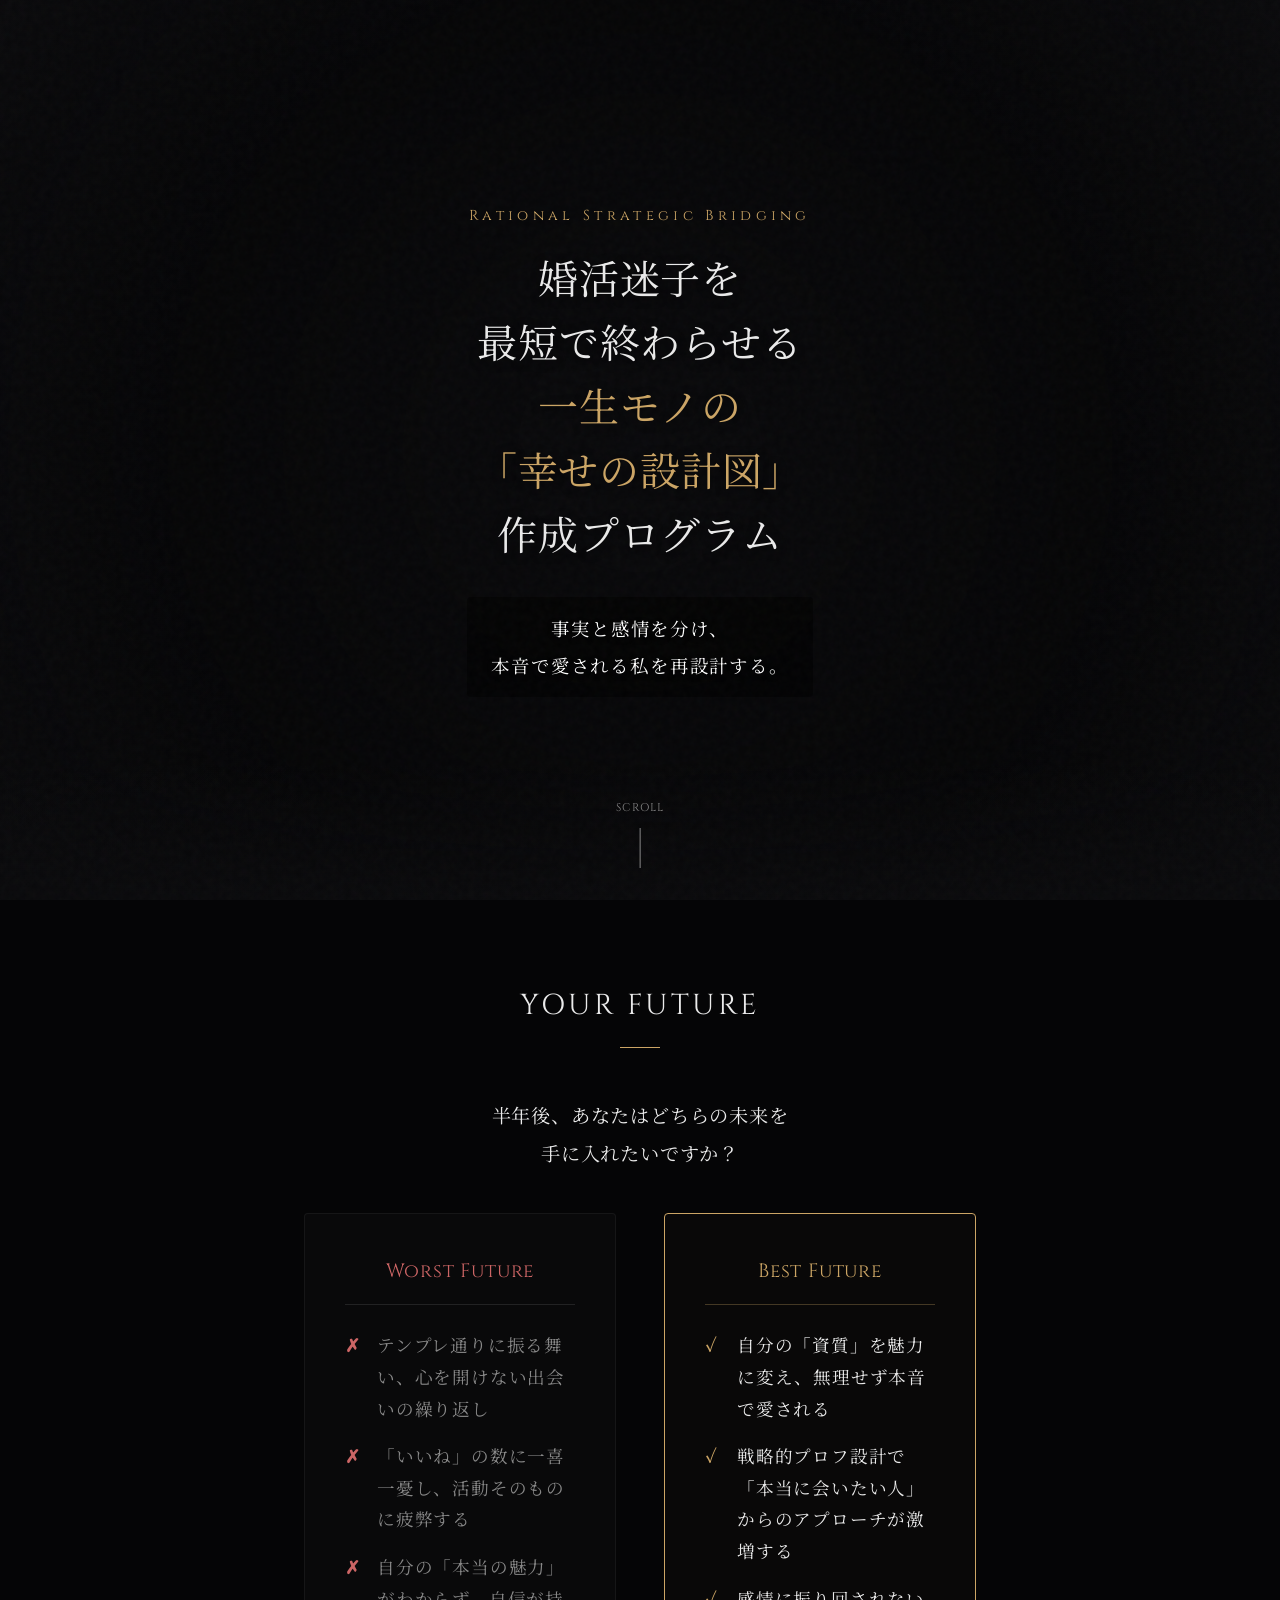
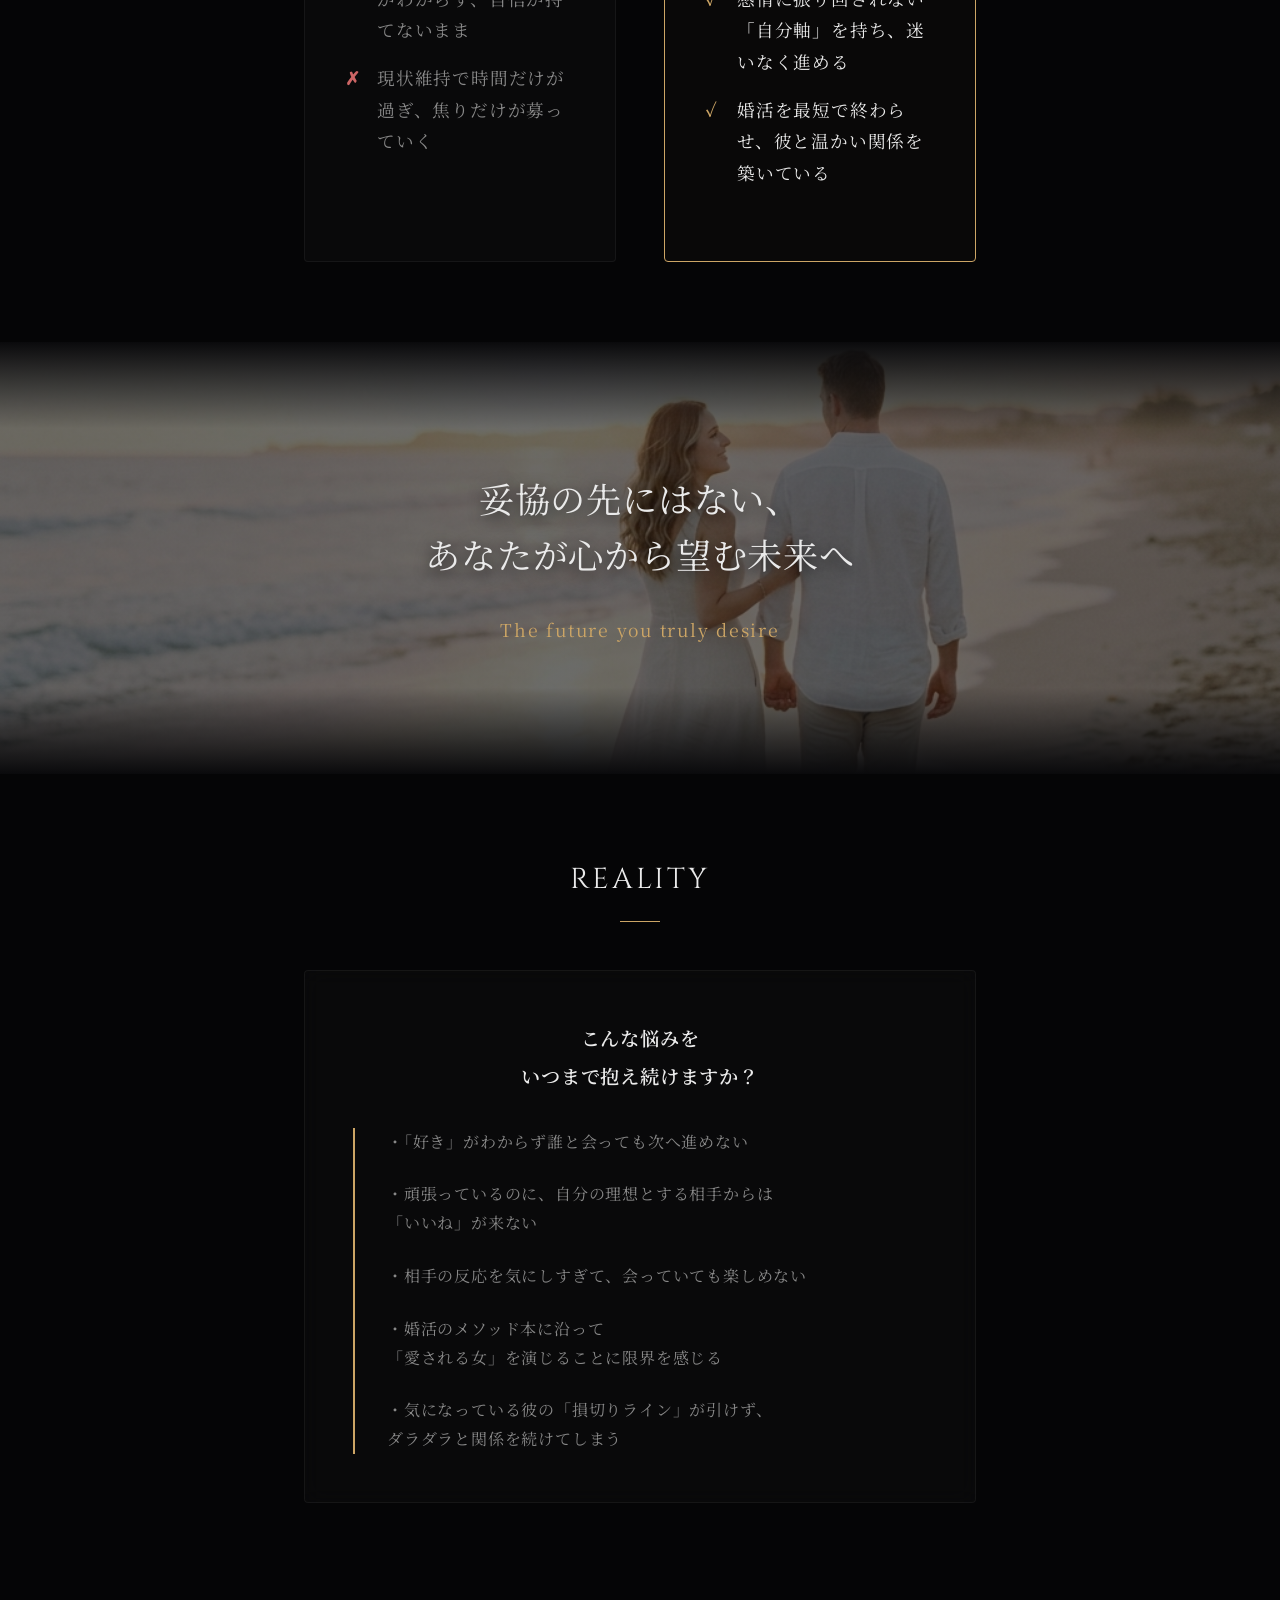
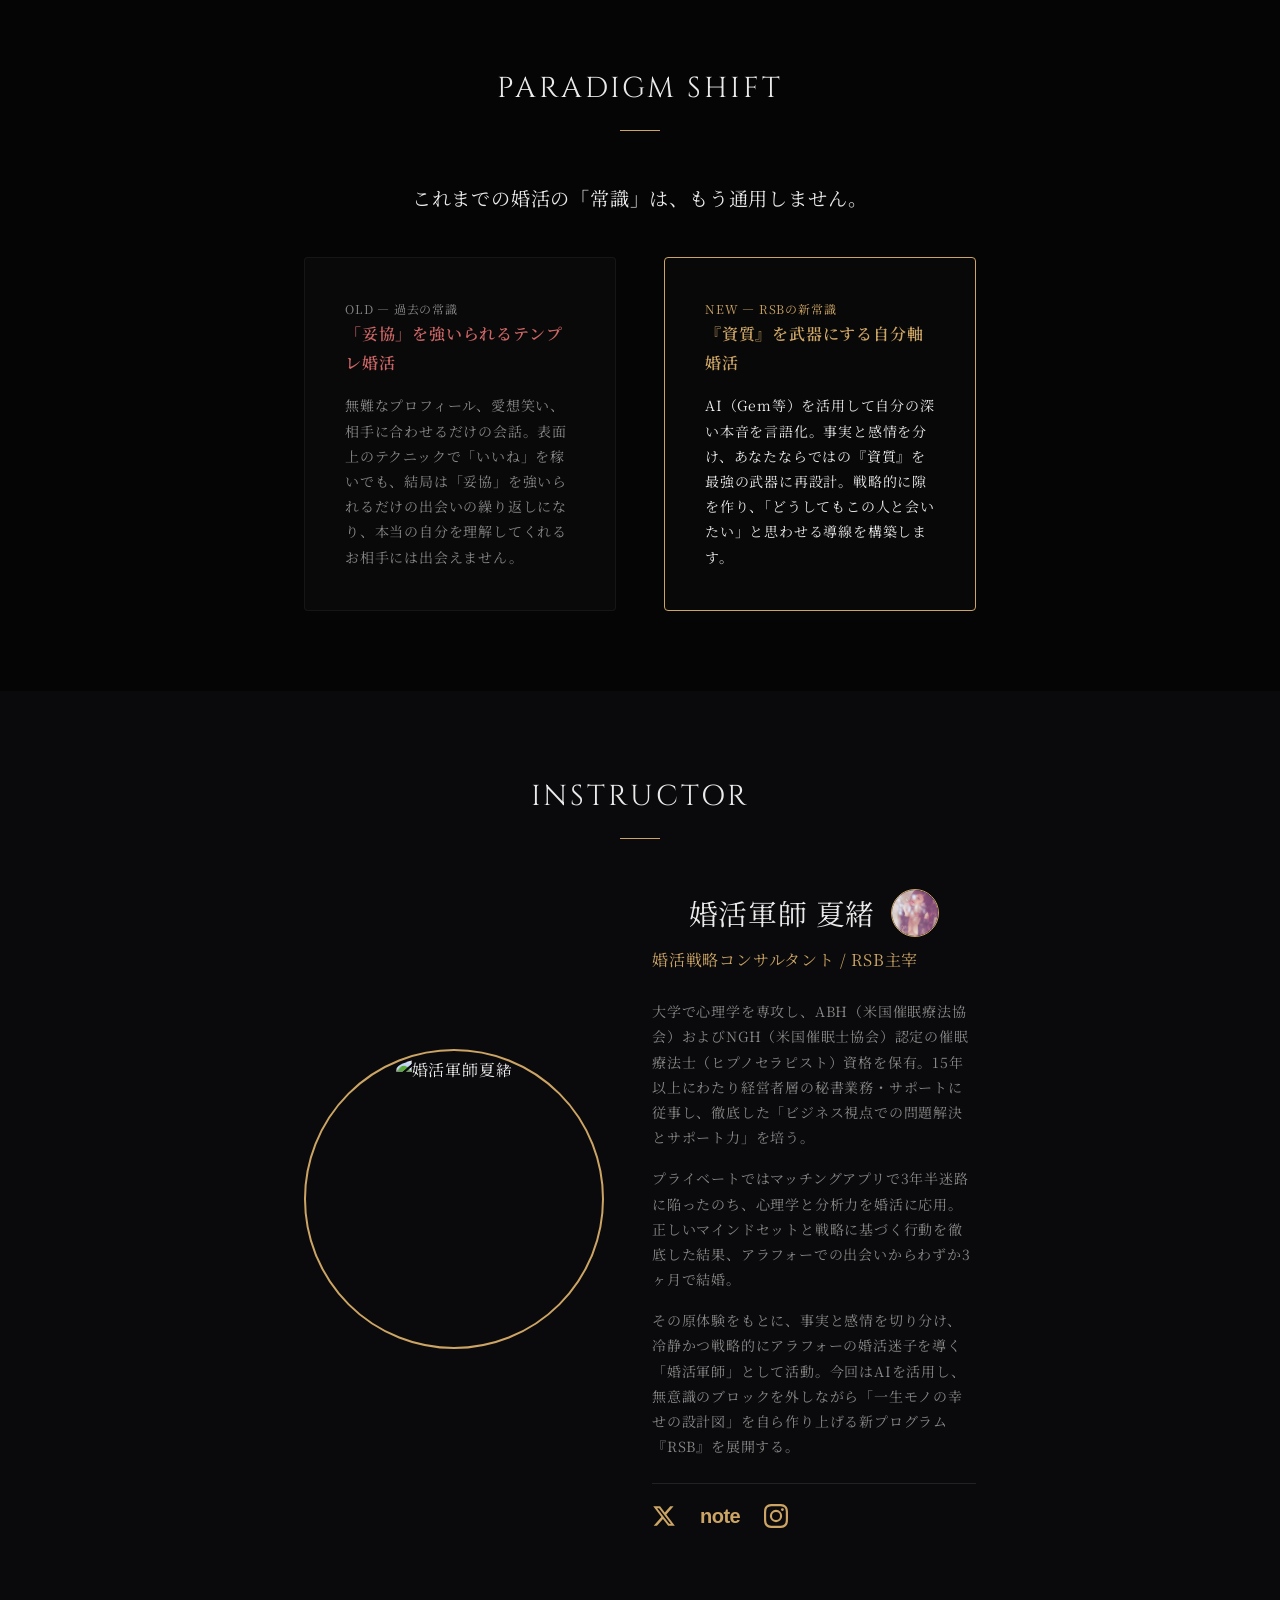
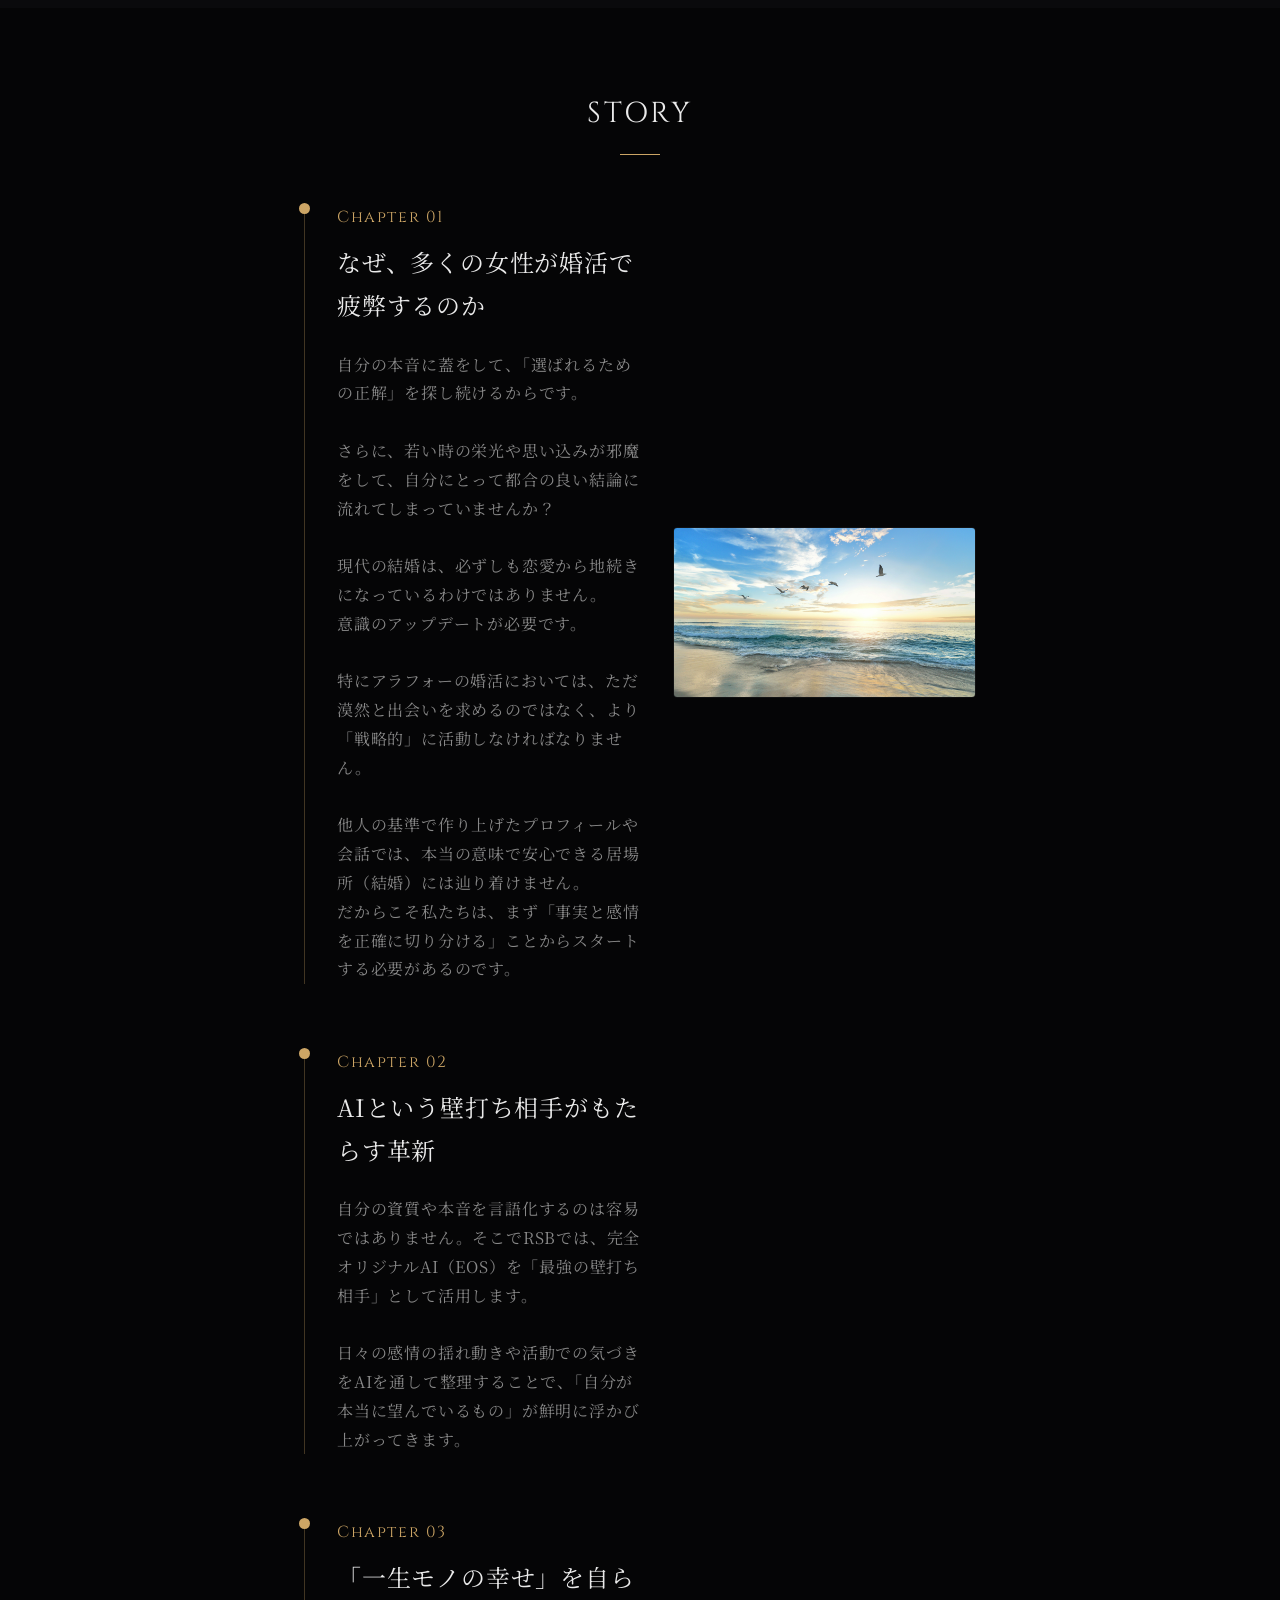
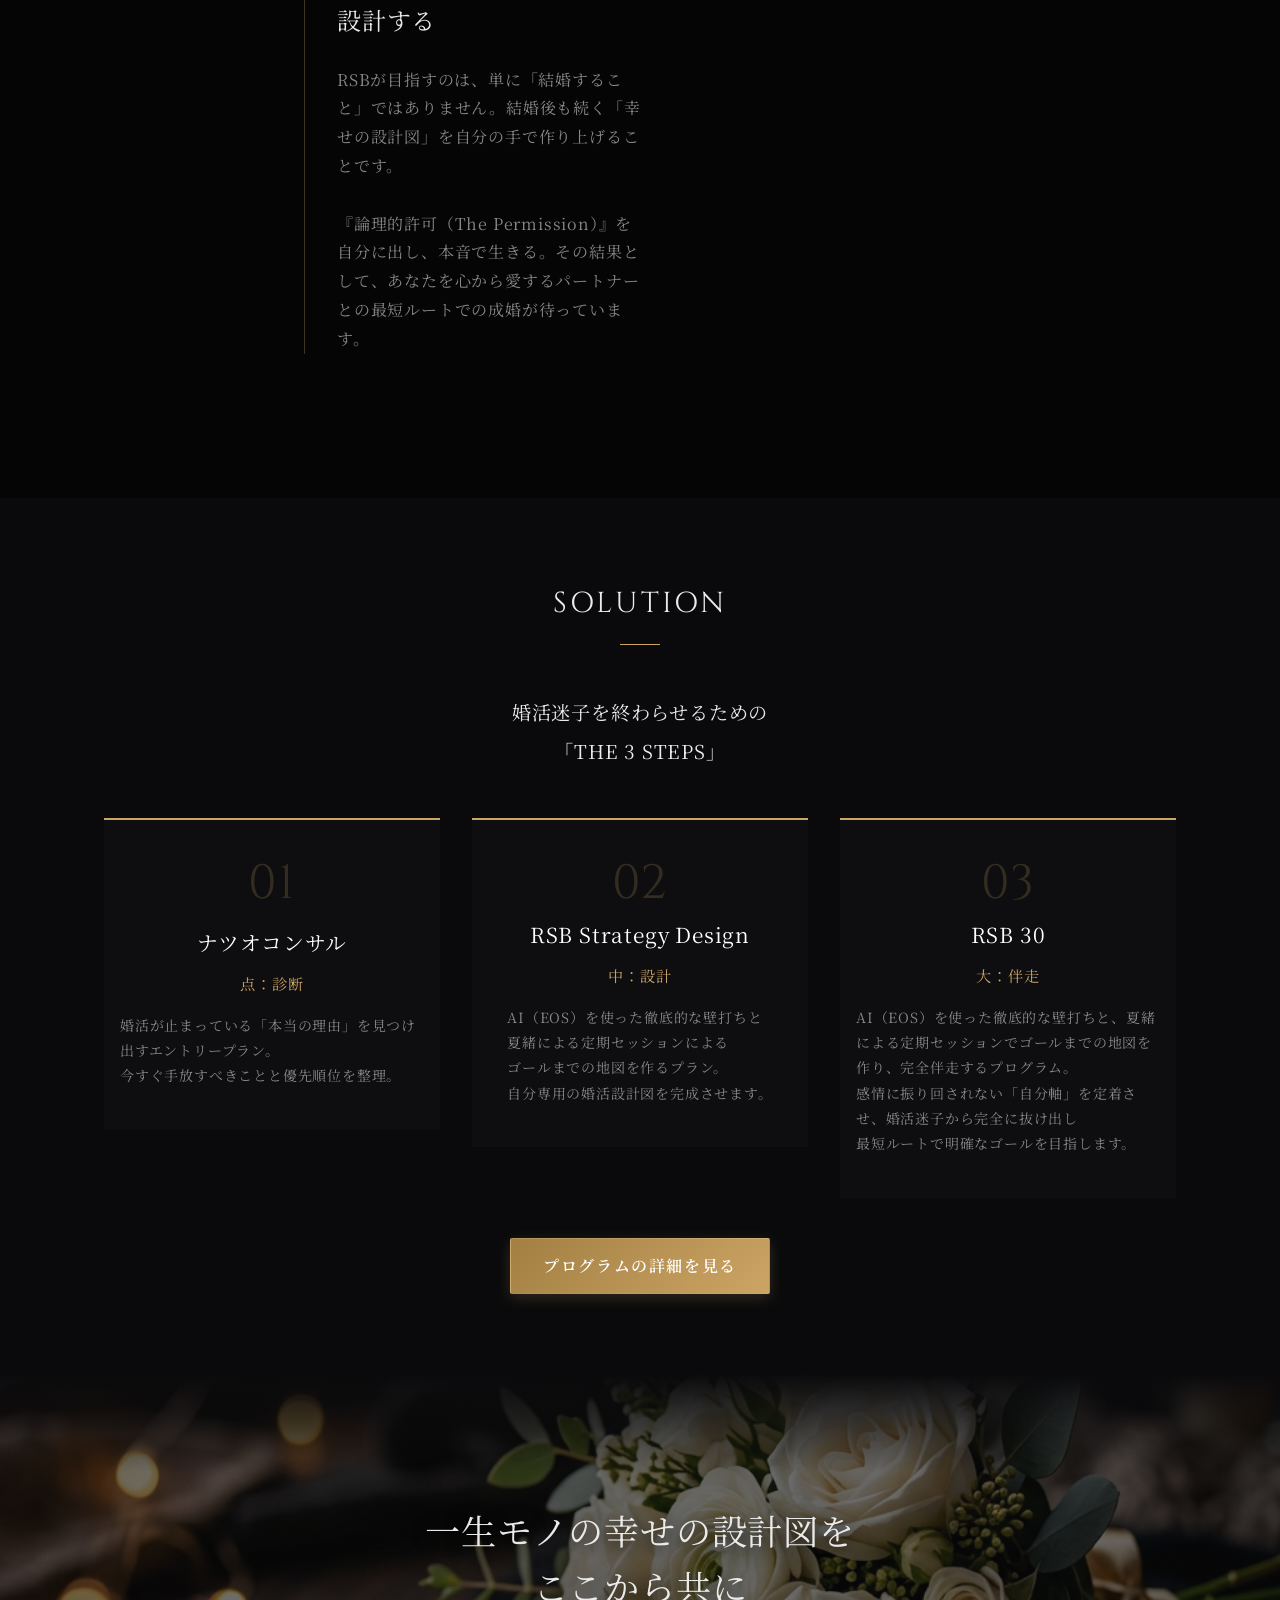
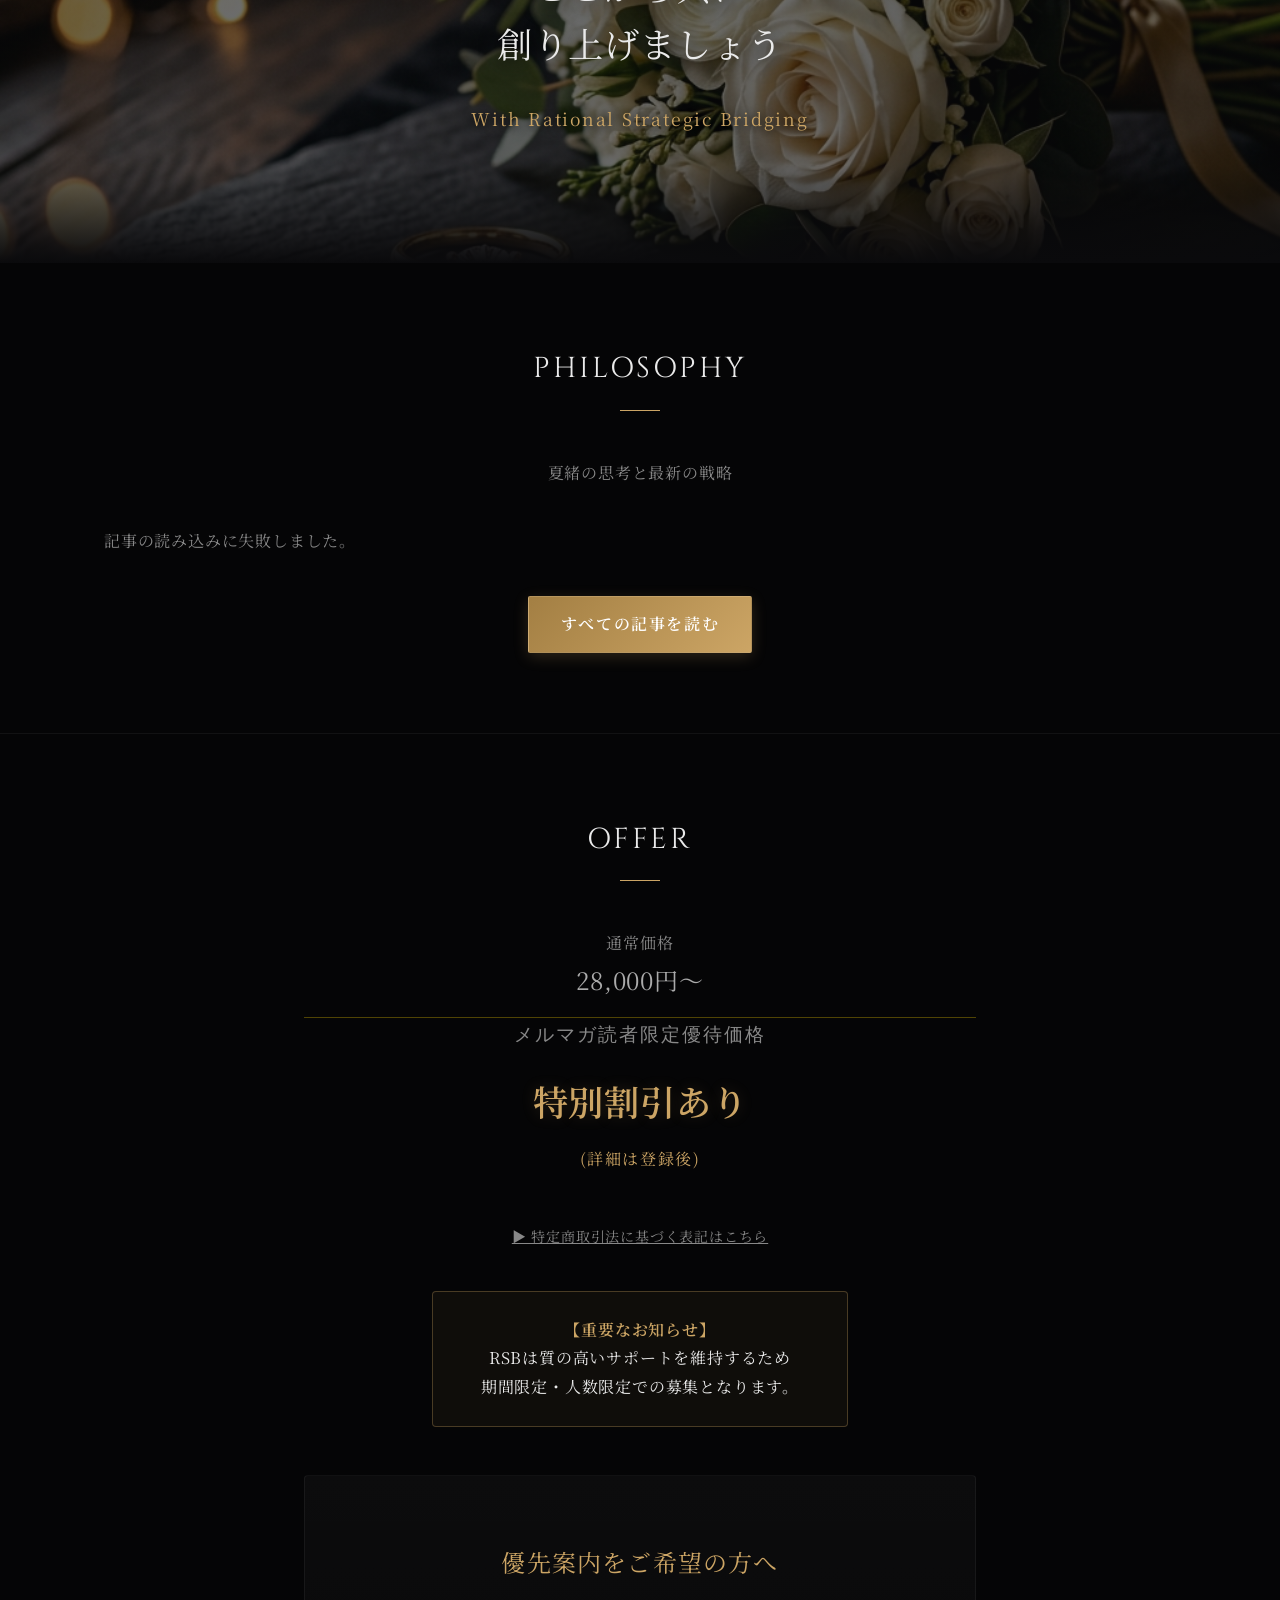
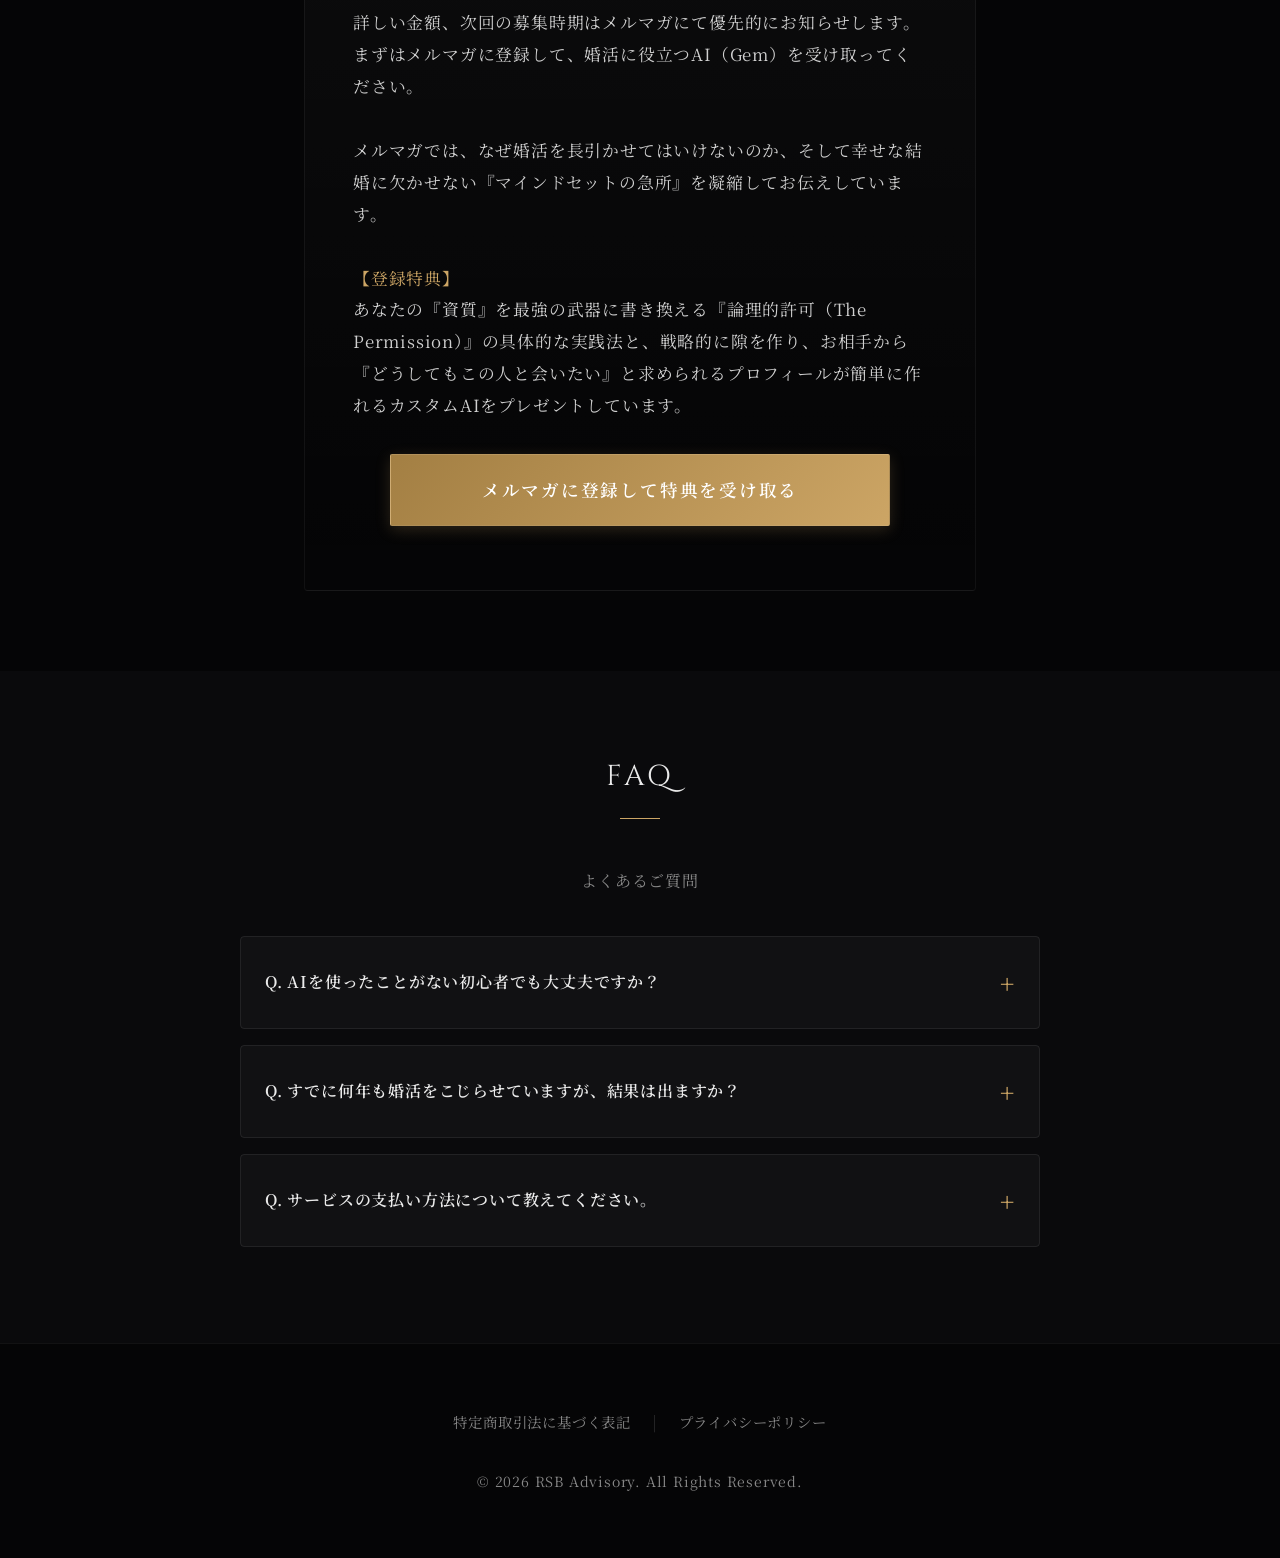
==== 08RSB LP/index.html @ 3757cf1d "Add files via upload" ====
<!DOCTYPE html>
<html lang="ja">

<head>
    <meta charset="UTF-8">
    <meta name="viewport" content="width=device-width, initial-scale=1.0">
    <title>アラフォー婚活迷子を終わらせる | RSB (Rational Strategic Bridging)</title>
    <meta name="description" content="アラフォー婚活女子のための、事実と感情を分け、本音で愛される私を再設計するプログラム。婚活迷子を最短で終わらせる、一生モノの「幸せの設計図」作成。">
    <link rel="stylesheet" href="styles.css">
    <link rel="preconnect" href="https://fonts.googleapis.com">
    <link rel="preconnect" href="https://fonts.gstatic.com" crossorigin>
    <link href="https://fonts.googleapis.com/css2?family=Cinzel:wght@400;600&family=Noto+Serif+JP:wght@300;400;600&display=swap" rel="stylesheet">
</head>

<body>
    <div class="noise-overlay"></div>

    <!-- FV Section -->
    <header class="fv-section flex-center fade-in">
        <div class="container text-center">
            <p class="brand-subtitle">Rational Strategic Bridging</p>
            <h1 class="fv-catchphrase">
                婚活迷子を<br>最短で終わらせる<br>
                <span class="highlight-gold">一生モノの<br>「幸せの設計図」</span><br>
                作成プログラム
            </h1>
            <p class="fv-subcatch">
                事実と感情を分け、<br>
                本音で愛される私を再設計する。
            </p>
        </div>
        <div class="scroll-indicator">
            <p>SCROLL</p>
            <div class="line"></div>
        </div>
    </header>

    <!-- Your Future: Worst / Best -->
    <section class="py-20 fade-in-scroll bg-darker">
        <div class="container narrow">
            <h2 class="section-title">YOUR FUTURE</h2>
            <div class="text-center mb-10">
                <p class="lead-text">半年後、あなたはどちらの未来を<br>手に入れたいですか？</p>
            </div>
            
            <div class="paradigm-grid">
                <div class="paradigm-box">
                    <h3 class="paradigm-box-title" style="color:#cc6565;">Worst Future</h3>
                    <ul class="cross-list">
                        <li>テンプレ通りに振る舞い、心を開けない出会いの繰り返し</li>
                        <li>「いいね」の数に一喜一憂し、活動そのものに疲弊する</li>
                        <li>自分の「本当の魅力」がわからず、自信が持てないまま</li>
                        <li>現状維持で時間だけが過ぎ、焦りだけが募っていく</li>
                    </ul>
                </div>
                <div class="paradigm-box new">
                    <h3 class="paradigm-box-title">Best Future</h3>
                    <ul class="check-list">
                        <li>自分の「資質」を魅力に変え、無理せず本音で愛される</li>
                        <li>戦略的プロフ設計で「本当に会いたい人」からのアプローチが激増する</li>
                        <li>感情に振り回されない「自分軸」を持ち、迷いなく進める</li>
                        <li>婚活を最短で終わらせ、彼と温かい関係を築いている</li>
                    </ul>
                </div>
            </div>
        </div>
    </section>

    <!-- Parallax 1 -->
    <div class="parallax-wrapper bg-future fade-in-scroll">
        <div class="parallax-content">
            <h3 class="parallax-message">妥協の先にはない、<br>あなたが心から望む未来へ</h3>
            <p class="parallax-sub">The future you truly desire</p>
        </div>
    </div>

    <!-- Reality: 悩み -->
    <section class="py-20 fade-in-scroll bg-darker">
        <div class="container narrow">
            <h2 class="section-title">REALITY</h2>
            <div class="message-box">
                <p class="lead-text text-center font-bold mb-8">
                    こんな悩みを<br>いつまで抱え続けますか？
                </p>
                <div class="text-gray leading-loose" style="padding-left: 2rem; border-left: 2px solid var(--color-gold);">
                    <div style="margin-bottom: 1.5rem;">・「好き」がわからず誰と会っても次へ進めない</div>
                    <div style="margin-bottom: 1.5rem;">・頑張っているのに、自分の理想とする相手からは<br>「いいね」が来ない</div>
                    <div style="margin-bottom: 1.5rem;">・相手の反応を気にしすぎて、会っていても楽しめない</div>
                    <div style="margin-bottom: 1.5rem;">・婚活のメソッド本に沿って<br>「愛される女」を演じることに限界を感じる</div>
                    <div>・気になっている彼の「損切りライン」が引けず、<br>ダラダラと関係を続けてしまう</div>
                </div>
            </div>
        </div>
    </section>

    <!-- Paradigm Shift: OLD / NEW -->
    <section class="py-20 fade-in-scroll bg-darker">
        <div class="container narrow text-center">
            <h2 class="section-title">PARADIGM SHIFT</h2>
            <p class="lead-text mb-10">これまでの婚活の「常識」は、もう通用しません。</p>

            <div class="paradigm-grid text-left">
                <div class="paradigm-box">
                    <p class="text-xs text-gray mb-2">OLD — 過去の常識</p>
                    <h4 class="mb-4 font-bold" style="color:#cc6565;">「妥協」を強いられるテンプレ婚活</h4>
                    <p class="text-gray text-sm">
                        無難なプロフィール、愛想笑い、相手に合わせるだけの会話。表面上のテクニックで「いいね」を稼いでも、結局は「妥協」を強いられるだけの出会いの繰り返しになり、本当の自分を理解してくれるお相手には出会えません。
                    </p>
                </div>
                <div class="paradigm-box new">
                    <p class="text-xs text-gold mb-2">NEW — RSBの新常識</p>
                    <h4 class="mb-4 font-bold gold-text">『資質』を武器にする自分軸婚活</h4>
                    <p class="text-sm">
                        AI（Gem等）を活用して自分の深い本音を言語化。事実と感情を分け、あなたならではの『資質』を最強の武器に再設計。戦略的に隙を作り、「どうしてもこの人と会いたい」と思わせる導線を構築します。
                    </p>
                </div>
            </div>
        </div>
    </section>

    <!-- Instructor -->
    <section class="py-20 fade-in-scroll">
        <div class="container narrow">
            <h2 class="section-title">INSTRUCTOR</h2>
            <div class="instructor-profile">
                <div class="text-center">
                    <div class="profile-img-wrap mb-4">
                        <img src="画像/夏緒2.png" alt="婚活軍師夏緒" class="profile-img" style="object-position: center 15%;">
                    </div>
                </div>
                <div>
                    <div style="display: flex; align-items: center; gap: 1rem; margin-bottom: 0.5rem; justify-content: center;">
                        <h3 class="profile-name" style="margin-bottom: 0;">婚活軍師 夏緒</h3>
                        <img src="画像/natsuo-profile.jpg" alt="Account Image" style="width: 48px; height: 48px; border-radius: 50%; border: 1px solid var(--color-gold); object-fit: cover;">
                    </div>
                    <p class="profile-role">婚活戦略コンサルタント / RSB主宰</p>
                    <p class="text-sm text-gray mb-4">
                        大学で心理学を専攻し、ABH（米国催眠療法協会）およびNGH（米国催眠士協会）認定の催眠療法士（ヒプノセラピスト）資格を保有。15年以上にわたり経営者層の秘書業務・サポートに従事し、徹底した「ビジネス視点での問題解決とサポート力」を培う。
                    </p>
                    <p class="text-sm text-gray mb-4">
                        プライベートではマッチングアプリで3年半迷路に陥ったのち、心理学と分析力を婚活に応用。正しいマインドセットと戦略に基づく行動を徹底した結果、アラフォーでの出会いからわずか3ヶ月で結婚。
                    </p>
                    <p class="text-sm text-gray">
                        その原体験をもとに、事実と感情を切り分け、冷静かつ戦略的にアラフォーの婚活迷子を導く「婚活軍師」として活動。今回はAIを活用し、無意識のブロックを外しながら「一生モノの幸せの設計図」を自ら作り上げる新プログラム『RSB』を展開する。
                    </p>
                    
                    <!-- SNS Links -->
                    <div class="sns-links mt-6" style="display: flex; align-items: center; gap: 1.5rem; justify-content: flex-start; border-top: 1px solid rgba(255,255,255,0.1); padding-top: 1.2rem;">
                        <a href="https://x.com/lf4JmZx3wnnAt2o" target="_blank" rel="noopener noreferrer" style="transition: opacity 0.3s; display: flex; align-items: center;" onmouseover="this.style.opacity='0.7'" onmouseout="this.style.opacity='1'" aria-label="X (Twitter)">
                            <svg width="24" height="24" viewBox="0 0 24 24" fill="var(--color-gold)"><path d="M18.244 2.25h3.308l-7.227 8.26 8.502 11.24H16.17l-5.214-6.817L4.99 21.75H1.68l7.73-8.835L1.254 2.25H8.08l4.713 6.231zm-1.161 17.52h1.833L7.084 4.126H5.117z"/></svg>
                        </a>
                        <a href="https://note.com/kokokaze" target="_blank" rel="noopener noreferrer" style="transition: opacity 0.3s; display: flex; align-items: center; text-decoration: none;" onmouseover="this.style.opacity='0.7'" onmouseout="this.style.opacity='1'">
                            <span style="font-weight: 900; font-family: 'Helvetica Neue', Arial, sans-serif; font-size: 20px; line-height: 24px; color: var(--color-gold); letter-spacing: -0.5px;">note</span>
                        </a>
                        <a href="https://www.instagram.com/nami_astro_life/?hl=ja" target="_blank" rel="noopener noreferrer" style="transition: opacity 0.3s; display: flex; align-items: center;" onmouseover="this.style.opacity='0.7'" onmouseout="this.style.opacity='1'" aria-label="Instagram">
                            <svg width="24" height="24" viewBox="0 0 24 24" fill="var(--color-gold)"><path d="M12 2.163c3.204 0 3.584.012 4.85.07 3.252.148 4.771 1.691 4.919 4.919.058 1.265.069 1.645.069 4.849 0 3.205-.012 3.584-.069 4.849-.149 3.225-1.664 4.771-4.919 4.919-1.266.058-1.644.07-4.85.07-3.204 0-3.584-.012-4.849-.07-3.26-.149-4.771-1.699-4.919-4.92-.058-1.265-.07-1.644-.07-4.849 0-3.204.013-3.583.07-4.849.149-3.227 1.664-4.771 4.919-4.919 1.266-.057 1.645-.069 4.849-.069zM12 0C8.741 0 8.333.014 7.053.072 2.695.272.273 2.69.073 7.052.014 8.333 0 8.741 0 12c0 3.259.014 3.668.072 4.948.2 4.358 2.618 6.78 6.98 6.98C8.333 23.986 8.741 24 12 24c3.259 0 3.668-.014 4.948-.072 4.354-.2 6.782-2.618 6.979-6.98.059-1.28.073-1.689.073-4.948 0-3.259-.014-3.667-.072-4.947-.196-4.354-2.617-6.78-6.979-6.98C15.668.014 15.259 0 12 0zm0 5.838a6.162 6.162 0 100 12.324 6.162 6.162 0 000-12.324zM12 16a4 4 0 110-8 4 4 0 010 8zm6.406-11.845a1.44 1.44 0 100 2.881 1.44 1.44 0 000-2.881z"/></svg>
                        </a>
                    </div>
                </div>
            </div>
        </div>
    </section>

    <!-- Story -->
    <section class="py-20 fade-in-scroll bg-darker">
        <div class="container narrow">
            <h2 class="section-title">STORY</h2>
            
            <div class="chapter-block">
                <p class="chapter-label">Chapter 01</p>
                <div class="chapter-flex">
                    <div class="chapter-text-col">
                        <h3 class="chapter-title">なぜ、多くの女性が婚活で疲弊するのか</h3>
                        <p class="text-gray" style="line-height: 1.8;">
                            自分の本音に蓋をして、「選ばれるための正解」を探し続けるからです。<br><br>
                            さらに、若い時の栄光や思い込みが邪魔をして、自分にとって都合の良い結論に流れてしまっていませんか？<br><br>
                            現代の結婚は、必ずしも恋愛から地続きになっているわけではありません。<br>
                            意識のアップデートが必要です。<br><br>
                            特にアラフォーの婚活においては、ただ漠然と出会いを求めるのではなく、より「戦略的」に活動しなければなりません。<br><br>
                            他人の基準で作り上げたプロフィールや会話では、本当の意味で安心できる居場所（結婚）には辿り着けません。<br>
                            だからこそ私たちは、まず「事実と感情を正確に切り分ける」ことからスタートする必要があるのです。
                        </p>
                    </div>
                    <div class="chapter-img-col">
                        <div class="story-image-container fade-in-scroll">
                            <img src="画像/Chapter 01画像.jpg" alt="婚活の疲弊" class="zoom-image-fade">
                        </div>
                    </div>
                </div>
            </div>

            <div class="chapter-block">
                <p class="chapter-label">Chapter 02</p>
                <div class="chapter-flex">
                    <div class="chapter-text-col">
                        <h3 class="chapter-title">AIという壁打ち相手がもたらす革新</h3>
                        <p class="text-gray" style="line-height: 1.8;">
                            自分の資質や本音を言語化するのは容易ではありません。そこでRSBでは、完全オリジナルAI（EOS）を「最強の壁打ち相手」として活用します。<br><br>
                            日々の感情の揺れ動きや活動での気づきをAIを通して整理することで、「自分が本当に望んでいるもの」が鮮明に浮かび上がってきます。
                        </p>
                    </div>
                    <div class="chapter-img-col">
                        <div class="story-image-container fade-in-scroll">
                            <img src="画像/Chapter 02画像.jpg" alt="婚活の革新" class="zoom-image-fade">
                        </div>
                    </div>
                </div>
            </div>

            <div class="chapter-block">
                <p class="chapter-label">Chapter 03</p>
                <div class="chapter-flex">
                    <div class="chapter-text-col">
                        <h3 class="chapter-title">「一生モノの幸せ」を自ら設計する</h3>
                        <p class="text-gray" style="line-height: 1.8;">
                            RSBが目指すのは、単に「結婚すること」ではありません。結婚後も続く「幸せの設計図」を自分の手で作り上げることです。<br><br>
                            『論理的許可（The Permission）』を自分に出し、本音で生きる。その結果として、あなたを心から愛するパートナーとの最短ルートでの成婚が待っています。
                        </p>
                    </div>
                    <div class="chapter-img-col">
                        <div class="story-image-container fade-in-scroll">
                            <img src="画像/Chapter 03画像.jpg" alt="幸せの設計" class="zoom-image-fade">
                        </div>
                    </div>
                </div>
            </div>
        </div>
    </section>
    <!-- Solution / Service (THE 3 STEPS) -->
    <section class="py-20 fade-in-scroll">
        <div class="container">
            <div class="text-center mb-12">
                <h2 class="section-title">SOLUTION</h2>
                <p class="lead-text">婚活迷子を終わらせるための<br>「THE 3 STEPS」</p>
            </div>
            <div class="grid-3">
                <a href="services.html#natsuo" class="method-card-link">
                    <div class="method-card">
                        <div class="method-letter">01</div>
                        <h4>ナツオコンサル</h4>
                        <p class="method-jp mb-4">点：診断</p>
                        <div class="text-sm text-gray" style="text-align: left; margin: 0 auto; display: inline-block;">
                            婚活が止まっている「本当の理由」を見つけ出すエントリープラン。<br>
                            今すぐ手放すべきことと優先順位を整理。
                        </div>
                    </div>
                </a>
                <a href="services.html#strategy" class="method-card-link">
                    <div class="method-card">
                        <div class="method-letter" style="margin-bottom: 0.5rem;">02</div>
                        <h4>RSB Strategy Design</h4>
                        <p class="method-jp mb-4">中：設計</p>
                        <div class="text-sm text-gray" style="text-align: left; margin: 0 auto; display: inline-block;">
                            AI（EOS）を使った徹底的な壁打ちと<br>
                            夏緒による定期セッションによる<br>
                            ゴールまでの地図を作るプラン。<br>
                            自分専用の婚活設計図を完成させます。
                        </div>
                    </div>
                </a>
                <a href="services.html#rsb30" class="method-card-link">
                    <div class="method-card">
                        <div class="method-letter" style="margin-bottom: 0.5rem;">03</div>
                        <h4>RSB 30</h4>
                        <p class="method-jp mb-4">大：伴走</p>
                        <div class="text-sm text-gray" style="text-align: left; margin: 0 auto; display: inline-block;">
                            AI（EOS）を使った徹底的な壁打ちと、夏緒による定期セッションでゴールまでの地図を作り、完全伴走するプログラム。<br>
                            感情に振り回されない「自分軸」を定着させ、婚活迷子から完全に抜け出し<br>
                            最短ルートで明確なゴールを目指します。
                        </div>
                    </div>
                </a>
            </div>
            
            <div class="text-center mt-10">
                <a href="services.html" class="btn-primary" style="padding: 0.8rem 2rem;">プログラムの詳細を見る</a>
            </div>
        </div>
    </section>

    <!-- Parallax 2 (natsuo2) エモーショナル演出 -->
    <div class="parallax-wrapper bg-natsuo2 fade-in-scroll">
        <div class="parallax-content">
            <h3 class="parallax-message" style="color:#eaeaea; text-shadow: 0 4px 20px rgba(0,0,0,0.9);">
                一生モノの幸せの設計図を<br>ここから共に<br>創り上げましょう
            </h3>
            <p class="parallax-sub" style="text-shadow: 0 2px 10px rgba(0,0,0,1);">With Rational Strategic Bridging</p>
        </div>
    </div>

    <!-- Note Articles -->
    <section class="py-20 fade-in-scroll bg-darker" style="border-bottom: 1px solid rgba(255,255,255,0.05);">
        <div class="container text-center">
            <h2 class="section-title">PHILOSOPHY</h2>
            <p class="mb-10 text-gray">夏緒の思考と最新の戦略</p>
            
            <div id="note-articles" class="note-grid">
                <!-- Articles will be injected here via JS -->
                <div class="note-loading text-gold" style="grid-column: 1 / -1; padding: 2rem;">
                    最新の記事を読み込んでいます...<br>
                    <span style="font-size: 0.8rem; color: #888;">(※ID設定完了後に表示されます)</span>
                </div>
            </div>
            
            <div class="mt-10">
                <a id="note-author-link" href="#" target="_blank" rel="noopener noreferrer" class="btn-primary" style="padding: 0.8rem 2rem;">すべての記事を読む</a>
            </div>
        </div>
    </section>

    <!-- Offer / Pricing -->
    <section class="py-20 fade-in-scroll bg-darker">
        <div class="container narrow text-center">
            <h2 class="section-title">OFFER</h2>

            <div class="price-box-large mb-10">
                <div class="price-regular mb-4">
                    <p class="price-label-small text-gray mb-1">通常価格</p>
                    <p class="price-medium" style="font-size: 1.5rem; color: #aaa;">28,000円〜</p>
                </div>
                <div class="price-special pt-4" style="border-top: 1px solid rgba(255, 215, 0, 0.3); display: flex; flex-direction: column; align-items: center;">
                    <p class="price-label-large text-gold mb-2" style="text-align: center;">メルマガ読者限定優待価格</p>
                    <div style="text-align: center; margin-top: 1rem; margin-bottom: 1rem;">
                        <p class="text-gold" style="display: inline-block; font-size: 2.2rem; font-family: var(--font-heading); font-weight: 600; text-shadow: 0 0 15px rgba(204,165,101,0.2);">特別割引あり</p>
                        <p class="text-gold" style="font-size: 1rem; display: block; margin-top: 0.8rem; letter-spacing: 0.1em;">(詳細は登録後)</p>
                    </div>
                </div>
            </div>
            <div class="text-center mb-10">
                <a href="tokusho.html" class="text-sm text-gray" style="text-decoration: underline; transition: opacity 0.3s;" onmouseover="this.style.opacity='0.7'" onmouseout="this.style.opacity='1'">▶ 特定商取引法に基づく表記はこちら</a>
            </div>

            <div class="scarcity-box mb-12">
                <p class="text-gold font-bold mb-2">【重要なお知らせ】</p>
                <p>RSBは質の高いサポートを維持するため<br>期間限定・人数限定での募集となります。</p>
            </div>

            <div class="cta-card">
                <h3 class="mb-6 gold-text">優先案内をご希望の方へ</h3>
                <p class="cta-message text-left">
                    詳しい金額、次回の募集時期はメルマガにて優先的にお知らせします。<br>まずはメルマガに登録して、婚活に役立つAI（Gem）を受け取ってください。<br><br>
                    メルマガでは、なぜ婚活を長引かせてはいけないのか、そして幸せな結婚に欠かせない『マインドセットの急所』を凝縮してお伝えしています。<br><br>
                    <span class="gold-text">【登録特典】</span><br>
                    あなたの『資質』を最強の武器に書き換える『論理的許可（The Permission）』の具体的な実践法と、戦略的に隙を作り、お相手から『どうしてもこの人と会いたい』と求められるプロフィールが簡単に作れるカスタムAIをプレゼントしています。
                </p>
                <a href="https://rsb90.jp/p/r/1EXuZC2L" target="_blank" rel="noopener noreferrer" class="btn-primary btn-large mt-8">メルマガに登録して特典を受け取る</a>
            </div>
        </div>
    </section>

    <!-- FAQ -->
    <section class="py-20 fade-in-scroll">
        <div class="container text-center">
            <h2 class="section-title">FAQ</h2>
            <p class="mb-10 text-gray">よくあるご質問</p>
            
            <div class="faq-container text-left">
                <div class="faq-item">
                    <div class="faq-question">
                        <span>Q. AIを使ったことがない初心者でも大丈夫ですか？</span>
                        <span class="faq-icon">+</span>
                    </div>
                    <div class="faq-answer">
                        <p class="text-gray">はい、全く問題ありません。初期の設定や具体的な壁打ちの方法まで丁寧にサポートいたします。日常のLINE感覚でAIと対話するだけで、驚くほど自己分析が進みます。</p>
                    </div>
                </div>
                <div class="faq-item">
                    <div class="faq-question">
                        <span>Q. すでに何年も婚活をこじらせていますが、結果は出ますか？</span>
                        <span class="faq-icon">+</span>
                    </div>
                    <div class="faq-answer">
                        <p class="text-gray">期間が長い方ほど、「事実と感情が混ざり合ってしまっている」傾向があります。RSBでそこを一度解きほぐし、資質を再定義することで、大きく流れが変わる方がたくさんいらっしゃいます。</p>
                    </div>
                </div>
                <div class="faq-item">
                    <div class="faq-question">
                        <span>Q. サービスの支払い方法について教えてください。</span>
                        <span class="faq-icon">+</span>
                    </div>
                    <div class="faq-answer">
                        <p class="text-gray">現在、クレジットカード決済・銀行振込に対応しております。詳しくは次回の募集時、またはメルマガ内でお知らせいたします。</p>
                    </div>
                </div>
            </div>
        </div>
    </section>

    <!-- Legal Footer -->
    <footer class="legal-section">
        <div class="container narrow text-center">
            <div class="footer-links mb-8">
                <a href="tokusho.html">特定商取引法に基づく表記</a>
                <span class="separator">|</span>
                <a href="#">プライバシーポリシー</a>
            </div>
            <p class="copyright text-sm text-gray">© 2026 RSB Advisory. All Rights Reserved.</p>
        </div>
    </footer>

    <script>
        // Simple scroll fade-in animation
        document.addEventListener("DOMContentLoaded", function () {
            const elements = document.querySelectorAll('.fade-in-scroll');

            const observer = new IntersectionObserver((entries) => {
                entries.forEach(entry => {
                    if (entry.isIntersecting) {
                        entry.target.classList.add('visible');
                    }
                });
            }, {
                threshold: 0.1
            });

            elements.forEach(element => {
                observer.observe(element);
            });
            
            // Zoom animation for story images
            const imageContainers = document.querySelectorAll('.story-image-container');
            const imageObserver = new IntersectionObserver((entries) => {
                entries.forEach(entry => {
                    if (entry.isIntersecting) {
                        entry.target.classList.add('visible');
                    }
                });
            }, {
                threshold: 0.2
            });
            
            imageContainers.forEach(container => {
                imageObserver.observe(container);
            });

            // FAQ Accordion
            const faqQuestions = document.querySelectorAll('.faq-question');
            faqQuestions.forEach(question => {
                question.addEventListener('click', () => {
                    const item = question.parentNode;
                    // Close other items
                    document.querySelectorAll('.faq-item').forEach(otherItem => {
                        if(otherItem !== item) {
                            otherItem.classList.remove('active');
                            otherItem.querySelector('.faq-icon').textContent = '+';
                        }
                    });
                    
                    // Toggle current item
                    item.classList.toggle('active');
                    const icon = question.querySelector('.faq-icon');
                    if (item.classList.contains('active')) {
                        icon.textContent = '−';
                        icon.style.transform = 'rotate(0)';
                    } else {
                        icon.textContent = '+';
                        icon.style.transform = 'rotate(0)';
                    }
                });
            });
        });

        // ----------------------------------------------------
        // Note RSS Feed Integration (Pattern B)
        // ----------------------------------------------------
        document.addEventListener("DOMContentLoaded", function () {
            const noteId = 'kokokaze'; // 夏緒さんのnote ID
            
            const rssUrl = `https://note.com/${noteId}/rss`;
            const apiUrl = `https://api.rss2json.com/v1/api.json?rss_url=${encodeURIComponent(rssUrl)}`;
            
            // Set Author Link
            const authorLink = document.getElementById('note-author-link');
            if(authorLink) {
                authorLink.href = `https://note.com/${noteId}`;
            }

            fetch(apiUrl)
                .then(response => response.json())
                .then(data => {
                    const articlesContainer = document.getElementById('note-articles');
                    if (!articlesContainer) return;
                    
                    if (data.status === 'ok' && data.items && data.items.length > 0) {
                        articlesContainer.innerHTML = ''; // clear loading state
                        
                        // 最新の3記事を取得
                        const latestItems = data.items.slice(0, 3);
                        
                        // フォールバック画像の候補（記事ごとに画像を変える）
                        const fallbackImages = [
                            '画像/Chapter 01画像.jpg', 
                            '画像/Chapter 02画像.jpg', 
                            '画像/Chapter 03画像.jpg',
                            '画像/ランダム①.jpg',
                            '画像/ランダム②.jpg'
                        ];
                        
                        latestItems.forEach((item, index) => {
                            // Extract thumbnail from content or use default
                            let thumbnail = fallbackImages[index % fallbackImages.length];
                            if (item.thumbnail && item.thumbnail !== "") {
                                thumbnail = item.thumbnail;
                            } else {
                                const imgMatch = item.content.match(/<img[^>]+src="([^">]+)"/);
                                if (imgMatch) thumbnail = imgMatch[1];
                            }
                            
                            // Format date (YYYY.MM.DD)
                            const dateObj = new Date(item.pubDate);
                            const formattedDate = `${dateObj.getFullYear()}.${String(dateObj.getMonth() + 1).padStart(2, '0')}.${String(dateObj.getDate()).padStart(2, '0')}`;

                            const articleCard = document.createElement('a');
                            articleCard.href = item.link;
                            articleCard.target = '_blank';
                            articleCard.rel = 'noopener noreferrer';
                            articleCard.className = 'note-card fade-in-scroll';
                            
                            articleCard.innerHTML = `
                                <div class="note-thumb-wrapper">
                                    <img src="${thumbnail}" alt="thumbnail" class="note-thumb">
                                    <div class="note-thumb-overlay">
                                        <span class="read-more-text">Read More</span>
                                    </div>
                                </div>
                                <div class="note-content">
                                    <p class="note-date">${formattedDate}</p>
                                    <h4 class="note-title">${item.title}</h4>
                                </div>
                            `;
                            
                            articlesContainer.appendChild(articleCard);
                        });
                        
                        // Re-trigger scroll observer for new items
                        const observer = new IntersectionObserver((entries) => {
                            entries.forEach(entry => {
                                if (entry.isIntersecting) entry.target.classList.add('visible');
                            });
                        }, { threshold: 0.1 });
                        
                        document.querySelectorAll('#note-articles .fade-in-scroll').forEach(el => {
                            observer.observe(el);
                        });
                        
                    } else {
                        articlesContainer.innerHTML = '<p class="text-gray">記事データが見つかりませんでした。</p>';
                    }
                })
                .catch(error => {
                    console.error('Error fetching Note RSS:', error);
                    const articlesContainer = document.getElementById('note-articles');
                    if (articlesContainer) {
                        articlesContainer.innerHTML = '<p class="text-gray" style="grid-column: 1 / -1;">記事の読み込みに失敗しました。</p>';
                    }
                });
        });
    </script>
</body>

</html>
---- 08RSB LP/styles.css ----
:root {
    --color-bg: #0a0a0c;
    --color-bg-darker: #050506;
    --color-text: #eaeaea;
    --color-gray: #888888;
    --color-gold: #cca565;
    --color-gold-dark: #a37f43;
    --font-heading: 'Noto Serif JP', serif;
    --font-body: 'Noto Serif JP', serif;
    --font-en: 'Cinzel', serif;
}

* {
    margin: 0;
    padding: 0;
    box-sizing: border-box;
}

body {
    background-color: var(--color-bg);
    color: var(--color-text);
    font-family: var(--font-body);
    line-height: 1.8;
    letter-spacing: 0.05em;
    overflow-x: hidden;
}

/* Subtle background noise texture */
.noise-overlay {
    position: fixed;
    top: 0;
    left: 0;
    width: 100vw;
    height: 100vh;
    pointer-events: none;
    z-index: 9999;
    opacity: 0.03;
    background-image: url("data:image/svg+xml,%3Csvg viewBox='0 0 200 200' xmlns='http://www.w3.org/2000/svg'%3E%3Cfilter id='noiseFilter'%3E%3CfeTurbulence type='fractalNoise' baseFrequency='0.65' numOctaves='3' stitchTiles='stitch'/%3E%3C/filter%3E%3Crect width='100%25' height='100%25' filter='url(%23noiseFilter)'/%3E%3C/svg%3E");
}

.container {
    max-width: 1200px;
    margin: 0 auto;
    padding: 0 5%;
}

.container.narrow {
    max-width: 800px;
}

.text-center { text-align: center; }
.text-left { text-align: left; }
.gold-text, .text-gold { color: var(--color-gold); }
.text-gray { color: var(--color-gray); }
.font-bold { font-weight: 600; }
.text-xl { font-size: 1.25rem; }
.text-2xl { font-size: 1.5rem; }
.text-sm { font-size: 0.875rem; }
.text-xs { font-size: 0.75rem; }
.mt-2 { margin-top: 0.5rem; }
.mt-4 { margin-top: 1rem; }
.mt-6 { margin-top: 1.5rem; }
.mt-8 { margin-top: 2rem; }
.mt-10 { margin-top: 2.5rem; }
.mt-12 { margin-top: 3rem; }
.mb-4 { margin-bottom: 1rem; }
.mb-6 { margin-bottom: 1.5rem; }
.mb-8 { margin-bottom: 2rem; }
.mb-10 { margin-bottom: 2.5rem; }
.mb-12 { margin-bottom: 3rem; }
.py-20 { padding-top: 5rem; padding-bottom: 5rem; }
.bg-darker { background-color: var(--color-bg-darker); }

.sp-only { display: none; }

/* Buttons */
.btn-primary {
    display: inline-block;
    padding: 1rem 3rem;
    background: linear-gradient(135deg, var(--color-gold-dark), var(--color-gold));
    color: #fff;
    text-decoration: none;
    font-weight: 600;
    font-family: var(--font-heading);
    letter-spacing: 0.1em;
    border-radius: 2px;
    transition: all 0.3s ease;
    border: 1px solid rgba(255,255,255,0.1);
    box-shadow: 0 4px 15px rgba(204, 165, 101, 0.2);
    /* For smaller screens, ensuring it doesn't overflow */
    max-width: 100%;
    word-break: break-word;
}

.btn-primary:hover {
    background: linear-gradient(135deg, var(--color-gold), #e8c78c);
    box-shadow: 0 6px 20px rgba(204, 165, 101, 0.4);
    transform: translateY(-2px);
}

.btn-large {
    font-size: 1.1rem;
    padding: 1.2rem 3rem;
    width: 100%;
    max-width: 500px;
}

/* Typography */
h1, h2, h3, h4 {
    font-family: var(--font-heading);
    font-weight: 400;
}

.section-title {
    font-size: 1.8rem;
    text-align: center;
    margin-bottom: 3rem;
    position: relative;
    padding-bottom: 1rem;
    font-family: var(--font-en);
    letter-spacing: 0.1em;
}

.section-title::after {
    content: '';
    position: absolute;
    bottom: 0;
    left: 50%;
    transform: translateX(-50%);
    width: 40px;
    height: 1px;
    background-color: var(--color-gold);
}

.brand-subtitle {
    font-family: var(--font-en);
    color: var(--color-gold);
    letter-spacing: 0.3em;
    margin-bottom: 1rem;
    font-size: 0.9rem;
}

/* First View */
.fv-section {
    min-height: 100vh;
    display: flex;
    flex-direction: column;
    justify-content: center;
    align-items: center;
    position: relative;
    background: radial-gradient(circle at center, rgba(204,165,101,0.05) 0%, rgba(10,10,12,1) 60%);
}

.fv-catchphrase {
    font-size: 2.5rem;
    line-height: 1.6;
    margin-bottom: 2rem;
    text-shadow: 0 2px 10px rgba(0,0,0,0.5);
}

.fv-subcatch {
    font-size: 1.15rem;
    color: #ffffff;
    line-height: 2;
    text-shadow: 0 2px 5px rgba(0,0,0,0.8);
    background: rgba(0, 0, 0, 0.5);
    padding: 0.8rem 1.5rem;
    border-radius: 4px;
    letter-spacing: 0.1em;
}

.highlight-gold {
    color: var(--color-gold);
}

.scroll-indicator {
    position: absolute;
    bottom: 2rem;
    left: 50% !important;
    transform: translateX(-50%) !important;
    z-index: 100;
    margin: 0 !important;
    padding: 0 !important;
    right: auto !important;
    display: flex;
    flex-direction: column;
    align-items: center;
    font-family: var(--font-en);
    font-size: 0.7rem;
    color: var(--color-gray);
    letter-spacing: 0.1em;
}

.scroll-indicator .line {
    width: 1px;
    height: 40px;
    background-color: var(--color-gray);
    margin-top: 10px;
    animation: scrollLine 2s infinite ease-in-out;
    transform-origin: top;
}

@keyframes scrollLine {
    0% { transform: scaleY(0); opacity: 0; }
    50% { transform: scaleY(1); opacity: 1; }
    100% { transform: scaleY(0); opacity: 0; transform-origin: bottom; }
}

/* Content Boxes */
.message-box {
    background: rgba(255, 255, 255, 0.02);
    border: 1px solid rgba(255, 255, 255, 0.05);
    padding: 3rem;
    border-radius: 4px;
    backdrop-filter: blur(10px);
}

.lead-text {
    font-size: 1.2rem;
    line-height: 2;
}

/* Solution / Service Grid */
.grid-3 {
    display: grid;
    grid-template-columns: repeat(auto-fit, minmax(200px, 1fr));
    gap: 2rem;
    margin-top: 3rem;
}

.method-card {
    background: rgba(255,255,255,0.02);
    padding: 2.5rem 1rem;
    border-top: 2px solid var(--color-gold);
    transition: transform 0.3s ease;
    text-align: center;
}

.method-card:hover {
    transform: translateY(-5px);
    background: rgba(255,255,255,0.04);
}

.method-letter {
    font-family: var(--font-en);
    font-size: 3rem;
    color: rgba(204, 165, 101, 0.2);
    line-height: 1;
    margin-bottom: 1rem;
}

.method-card h4 {
    font-size: 1.3rem;
    margin-bottom: 0.5rem;
    color: #fff;
}

.method-jp {
    font-family: var(--font-heading);
    font-size: 0.95rem;
    color: var(--color-gold);
}

/* Pricing and Offer */
.price-box-large {
    margin: 2rem 0;
}

.price-label-large {
    font-size: 1.2rem;
    color: var(--color-gray);
    font-family: var(--font-en);
    letter-spacing: 0.1em;
}

.price-large {
    font-size: 4rem;
    font-family: var(--font-en);
    color: var(--color-gold);
    line-height: 1.2;
    text-shadow: 0 0 20px rgba(204,165,101,0.2);
}

.currency {
    font-size: 1.5rem;
    font-family: var(--font-heading);
    margin-left: 0.5rem;
}

.scarcity-box {
    display: inline-block;
    padding: 1.5rem 3rem;
    border: 1px solid rgba(204,165,101,0.3);
    border-radius: 4px;
    background: rgba(204,165,101,0.05);
}

/* CTA Card */
.cta-card {
    background: linear-gradient(to bottom, rgba(255,255,255,0.03), rgba(0,0,0,0));
    border: 1px solid rgba(255,255,255,0.05);
    padding: 4rem 3rem;
    border-radius: 4px;
}

.cta-card h3 {
    font-size: 1.5rem;
    letter-spacing: 0.05em;
}

.cta-message {
    font-size: 1.05rem;
    line-height: 1.9;
    color: #d0d0d0;
}

/* Footer / Legal Links */
.legal-section {
    padding: 4rem 0;
    border-top: 1px solid rgba(255,255,255,0.05);
    background-color: var(--color-bg-darker);
}

.footer-links a {
    color: var(--color-gray);
    text-decoration: none;
    font-size: 0.9rem;
    transition: color 0.3s;
}

.footer-links a:hover {
    color: var(--color-gold);
}

.separator {
    color: var(--color-gray);
    margin: 0 1rem;
    opacity: 0.3;
}

/* Link Wrap for Cards */
.method-card-link {
    text-decoration: none;
    color: inherit;
    display: block;
}

/* Service Detail Page Styles */
.back-link {
    display: inline-block;
    color: var(--color-gray);
    text-decoration: none;
    font-size: 0.9rem;
    transition: color 0.3s;
    margin-bottom: 1rem;
}

.back-link:hover {
    color: var(--color-gold);
}

.service-header {
    margin-bottom: 2rem;
}

.service-body {
    text-align: left;
}

.detail-block {
    margin-bottom: 2rem;
}

.detail-block:last-child {
    margin-bottom: 0;
}

.detail-label {
    font-size: 1.1rem;
    color: #fff;
    margin-bottom: 0.5rem;
    border-bottom: 1px solid rgba(255,255,255,0.1);
    padding-bottom: 0.3rem;
    display: inline-block;
}

.goal-block {
    background: rgba(204,165,101,0.05);
    padding: 1.5rem;
    border-left: 3px solid var(--color-gold);
    border-radius: 2px;
}

.goal-block .detail-label {
    border-bottom: none;
    display: block;
}

.step-list {
    list-style: none;
    margin-left: 0;
}

.step-list li {
    margin-bottom: 1.5rem;
    padding-left: 1.5rem;
    position: relative;
}

.step-list li::before {
    content: "■";
    position: absolute;
    left: 0;
    top: 0;
    color: var(--color-gold);
    font-size: 0.8rem;
    line-height: 1.8;
}

.feature-list li {
    margin-bottom: 1rem;
}

.step-title {
    color: var(--color-gold);
    font-weight: 600;
}

/* Animations */
.fade-in {
    animation: fadeIn 1.5s ease-out forwards;
}

@keyframes fadeIn {
    from { opacity: 0; transform: translateY(20px); }
    to { opacity: 1; transform: translateY(0); }
}

.fade-in-scroll {
    opacity: 0;
    transform: translateY(30px);
    transition: opacity 1s ease-out, transform 1s ease-out;
}

.fade-in-scroll.visible {
    opacity: 1;
    transform: translateY(0);
}

/* Responsive */
@media (max-width: 768px) {
    .sp-only {
        display: inline;
    }
    br.sp-only {
        display: block;
    }
    
    .fv-catchphrase {
        font-size: 1.8rem;
    }
    .fv-subcatch {
        font-size: 0.95rem;
    }
    
    .message-box {
        padding: 2rem 1.5rem;
    }
    
    .price-large {
        font-size: 3rem;
    }
    
    .currency {
        font-size: 1.2rem;
    }
    
    .scarcity-box {
        padding: 1.5rem 1.5rem;
        width: 100%;
    }

    .cta-card {
        padding: 2.5rem 1.5rem;
    }
    
    .btn-large {
        padding: 1rem 1.5rem;
        font-size: 1rem;
    }
    
    .footer-links a {
        display: block;
        margin-bottom: 0.5rem;
    }
    
    .separator {
        display: none;
    }
}

/* =========================================
   New LP Sections (v2)
   ========================================= */

/* Feature Lists & Checkmarks */
.check-list {
    list-style: none;
    margin-bottom: 2rem;
}

.check-list li {
    position: relative;
    padding-left: 2rem;
    margin-bottom: 1rem;
    font-size: 1.1rem;
}

.check-list li::before {
    content: "✓";
    position: absolute;
    left: 0;
    top: 0;
    color: var(--color-gold);
    font-weight: bold;
}

.cross-list {
    list-style: none;
    margin-bottom: 2rem;
}

.cross-list li {
    position: relative;
    padding-left: 2rem;
    margin-bottom: 1rem;
    color: var(--color-gray);
    font-size: 1.1rem;
}

.cross-list li::before {
    content: "✗";
    position: absolute;
    left: 0;
    top: 0;
    color: #cc6565;
    font-weight: bold;
}

/* Paradigm Shift (OLD / NEW) */
.paradigm-grid {
    display: grid;
    grid-template-columns: 1fr 1fr;
    gap: 3rem;
    margin-top: 2rem;
}

.paradigm-box {
    background: rgba(255,255,255,0.02);
    border: 1px solid rgba(255,255,255,0.05);
    padding: 2.5rem;
    border-radius: 4px;
}

.paradigm-box.new {
    border-color: var(--color-gold);
    background: rgba(204,165,101,0.02);
}

.paradigm-box-title {
    font-size: 1.2rem;
    font-family: var(--font-en);
    text-align: center;
    margin-bottom: 1.5rem;
    padding-bottom: 1rem;
    border-bottom: 1px solid rgba(255,255,255,0.1);
}

.paradigm-box.new .paradigm-box-title {
    color: var(--color-gold);
    border-color: rgba(204,165,101,0.3);
}

/* Instructor Section */
.instructor-profile {
    display: grid;
    grid-template-columns: 300px 1fr;
    gap: 3rem;
    align-items: center;
}

.profile-img-wrap {
    width: 100%;
    aspect-ratio: 1;
    border-radius: 50%;
    overflow: hidden;
    border: 2px solid var(--color-gold);
    padding: 5px;
}

.profile-img {
    width: 100%;
    height: 100%;
    object-fit: cover;
    border-radius: 50%;
}

.profile-name {
    font-size: 1.8rem;
    font-family: var(--font-heading);
    margin-bottom: 0.5rem;
}

.profile-role {
    color: var(--color-gold);
    font-size: 1rem;
    margin-bottom: 1.5rem;
}

/* FAQ Accordion */
.faq-container {
    max-width: 800px;
    margin: 0 auto;
}

.faq-item {
    margin-bottom: 1rem;
    border: 1px solid rgba(255,255,255,0.1);
    border-radius: 4px;
    overflow: hidden;
}

.faq-question {
    padding: 1.5rem;
    background: rgba(255,255,255,0.03);
    cursor: pointer;
    font-weight: 600;
    display: flex;
    justify-content: space-between;
    align-items: center;
    transition: background 0.3s;
}

.faq-question:hover {
    background: rgba(255,255,255,0.05);
}

.faq-icon {
    font-size: 1.5rem;
    color: var(--color-gold);
    transition: transform 0.3s;
}

.faq-item.active .faq-icon {
    transform: rotate(45deg);
}

.faq-answer {
    padding: 0 1.5rem;
    max-height: 0;
    overflow: hidden;
    transition: max-height 0.3s ease-out, padding 0.3s ease-out;
    background: rgba(0,0,0,0.2);
}

.faq-item.active .faq-answer {
    padding: 1.5rem;
    max-height: 500px; /* arbitrary height for animation */
}

/* Chapter / Story Section */
.chapter-block {
    margin-bottom: 4rem;
    padding-left: 2rem;
    border-left: 1px solid rgba(204,165,101,0.3);
    position: relative;
}

.chapter-block::before {
    content: '';
    position: absolute;
    left: -6px;
    top: 0;
    width: 11px;
    height: 11px;
    border-radius: 50%;
    background-color: var(--color-gold);
}

.chapter-label {
    font-family: var(--font-en);
    color: var(--color-gold);
    font-size: 1rem;
    letter-spacing: 0.1em;
    margin-bottom: 0.5rem;
}

.chapter-title {
    font-size: 1.5rem;
    margin-bottom: 1.5rem;
}

/* Compare / Evidence Cards */
.evidence-grid {
    display: grid;
    grid-template-columns: repeat(auto-fit, minmax(200px, 1fr));
    gap: 2rem;
}

.evidence-card {
    text-align: center;
    padding: 2rem;
    background: rgba(255,255,255,0.02);
    border: 1px solid rgba(255,255,255,0.05);
}

.evidence-number {
    font-size: 3.5rem;
    font-family: var(--font-en);
    color: var(--color-gold);
    line-height: 1;
    margin-bottom: 0.5rem;
}

/* Responsive adjustments for new sections */
@media (max-width: 768px) {
    .paradigm-grid, .instructor-profile {
        grid-template-columns: 1fr;
        gap: 2rem;
    }
    .profile-img-wrap {
        width: 200px;
        margin: 0 auto;
    }
    .chapter-block {
        padding-left: 1.5rem;
    }
}

/* =========================================
   Parallax & Immersive Effects
   ========================================= */

.parallax-wrapper {
    position: relative;
    padding: 8rem 0;
    background-color: var(--color-bg);
    background-size: cover;
    background-position: center;
    background-attachment: fixed; /* Parallax effect */
    display: flex;
    align-items: center;
    justify-content: center;
    text-align: center;
    overflow: hidden;
}

/* Fallback for iOS Safari which struggles with background-attachment: fixed */
@supports (-webkit-touch-callout: none) {
    .parallax-wrapper {
        background-attachment: scroll;
    }
}

.parallax-wrapper::before {
    content: '';
    position: absolute;
    top: 0; left: 0; width: 100%; height: 100%;
    /* Stronger gradient overlay to blend into the main black background (#0a0a0c) */
    background: linear-gradient(to bottom, 
        var(--color-bg) 0%, 
        rgba(10,10,12,0.6) 20%, 
        rgba(10,10,12,0.6) 80%, 
        var(--color-bg) 100%);
    z-index: 1;
}

.parallax-content {
    position: relative;
    z-index: 2;
    padding: 0 5%;
}

/* Specific Backgrounds */
.bg-future {
    background-image: url('画像/差し込み画像/bright-future.png');
}
.bg-story {
    background-image: url('画像/差し込み画像/二人.jpg');
}
.bg-natsuo2 {
    background-image: url('画像/parallax_happy_marriage.png');
    background-position: center;
}

/* Parallax Text Styles */
.parallax-message {
    font-size: 2.2rem;
    line-height: 1.6;
    font-family: var(--font-heading);
    text-shadow: 0 4px 15px rgba(0,0,0,0.8);
    margin-bottom: 2rem;
}

.parallax-sub {
    font-size: 1.1rem;
    color: var(--color-gold);
    letter-spacing: 0.1em;
}

/* Slow Zoom Effects (Ken Burns) */
.story-image-container {
    overflow: hidden;
    border-radius: 4px;
    border: 1px solid rgba(255,255,255,0.05);
    margin: 2rem 0;
    aspect-ratio: 16 / 9;
}

.zoom-image-fade {
    width: 100%;
    height: 100%;
    object-fit: cover;
    display: block;
    transform: scale(1);
    transition: transform 10s ease-out;
}

/* JS will add .zooming class when in view */
.story-image-container.visible .zoom-image-fade {
    transform: scale(1.08); /* Slow zoom effect */
}

/* Chapter Layout with Image */
.chapter-flex {
    display: flex;
    flex-wrap: wrap;
    gap: 2rem;
    align-items: center;
}

.chapter-text-col {
    flex: 1 1 300px;
}

.chapter-img-col {
    flex: 1 1 300px;
}

/* FV Background Enhancement */
.fv-section {
    background-image: url('画像/差し込み画像/二人.jpg');
    background-size: cover;
    background-position: center;
    background-attachment: fixed;
}

.fv-section::before {
    content: '';
    position: absolute;
    top: 0; left: 0; width: 100%; height: 100%;
    /* Heavy dark overlay for the FV to pop the Catchphrase */
    background: radial-gradient(circle at center, rgba(10,10,12,0.4) 0%, rgba(5,5,6,0.8) 60%, var(--color-bg) 100%);
    z-index: 0;
}

/* Add bottom fade to FV to blend into next section */
.fv-section::after {
    content: '';
    position: absolute;
    bottom: 0; left: 0; width: 100%; height: 15vh;
    background: linear-gradient(to bottom, transparent, var(--color-bg));
    z-index: 0;
}

.fv-section .container {
    position: relative;
    z-index: 1;
}

.fv-section .scroll-indicator {
    z-index: 5;
}

@media (max-width: 768px) {
    .parallax-wrapper {
        padding: 5rem 0;
    }
    .parallax-message {
        font-size: 1.5rem;
    }
    .chapter-flex {
        flex-direction: column-reverse;
    }
}

/* =========================================
   Note Integration (RSS)
   ========================================= */
.note-grid {
    display: grid;
    grid-template-columns: repeat(auto-fit, minmax(280px, 1fr));
    gap: 2rem;
    margin-top: 2rem;
    text-align: left;
}

.note-card {
    display: block;
    background: rgba(255,255,255,0.02);
    border: 1px solid rgba(255,255,255,0.05);
    border-radius: 4px;
    overflow: hidden;
    text-decoration: none;
    color: var(--color-text);
    transition: transform 0.3s ease, border-color 0.3s ease, box-shadow 0.3s ease;
}

.note-card:hover {
    transform: translateY(-5px);
    border-color: rgba(204, 165, 101, 0.5);
    box-shadow: 0 8px 25px rgba(204, 165, 101, 0.15);
}

.note-thumb-wrapper {
    position: relative;
    width: 100%;
    aspect-ratio: 1.91 / 1;
    overflow: hidden;
    background: #111;
}

.note-thumb {
    width: 100%;
    height: 100%;
    object-fit: cover;
    transition: transform 0.5s ease;
}

.note-card:hover .note-thumb {
    transform: scale(1.05);
}

.note-thumb-overlay {
    position: absolute;
    top: 0; left: 0; width: 100%; height: 100%;
    background: rgba(0,0,0,0.5);
    display: flex;
    align-items: center;
    justify-content: center;
    opacity: 0;
    transition: opacity 0.3s ease;
}

.note-card:hover .note-thumb-overlay {
    opacity: 1;
}

.read-more-text {
    font-family: var(--font-en);
    color: var(--color-gold);
    border: 1px solid var(--color-gold);
    padding: 0.5rem 1.5rem;
    font-size: 0.9rem;
    letter-spacing: 0.1em;
}

.note-content {
    padding: 1.5rem;
}

.note-date {
    font-family: var(--font-en);
    font-size: 0.8rem;
    color: var(--color-gray);
    margin-bottom: 0.5rem;
}

.note-title {
    font-size: 1.1rem;
    line-height: 1.5;
    font-weight: 600;
    margin-bottom: 0;
    /* Multiline truncation (2 lines) */
    display: -webkit-box;
    -webkit-line-clamp: 2;
    line-clamp: 2;
    -webkit-box-orient: vertical;
    overflow: hidden;
}

@media (max-width: 768px) {
    .note-grid {
        grid-template-columns: 1fr;
    }
}
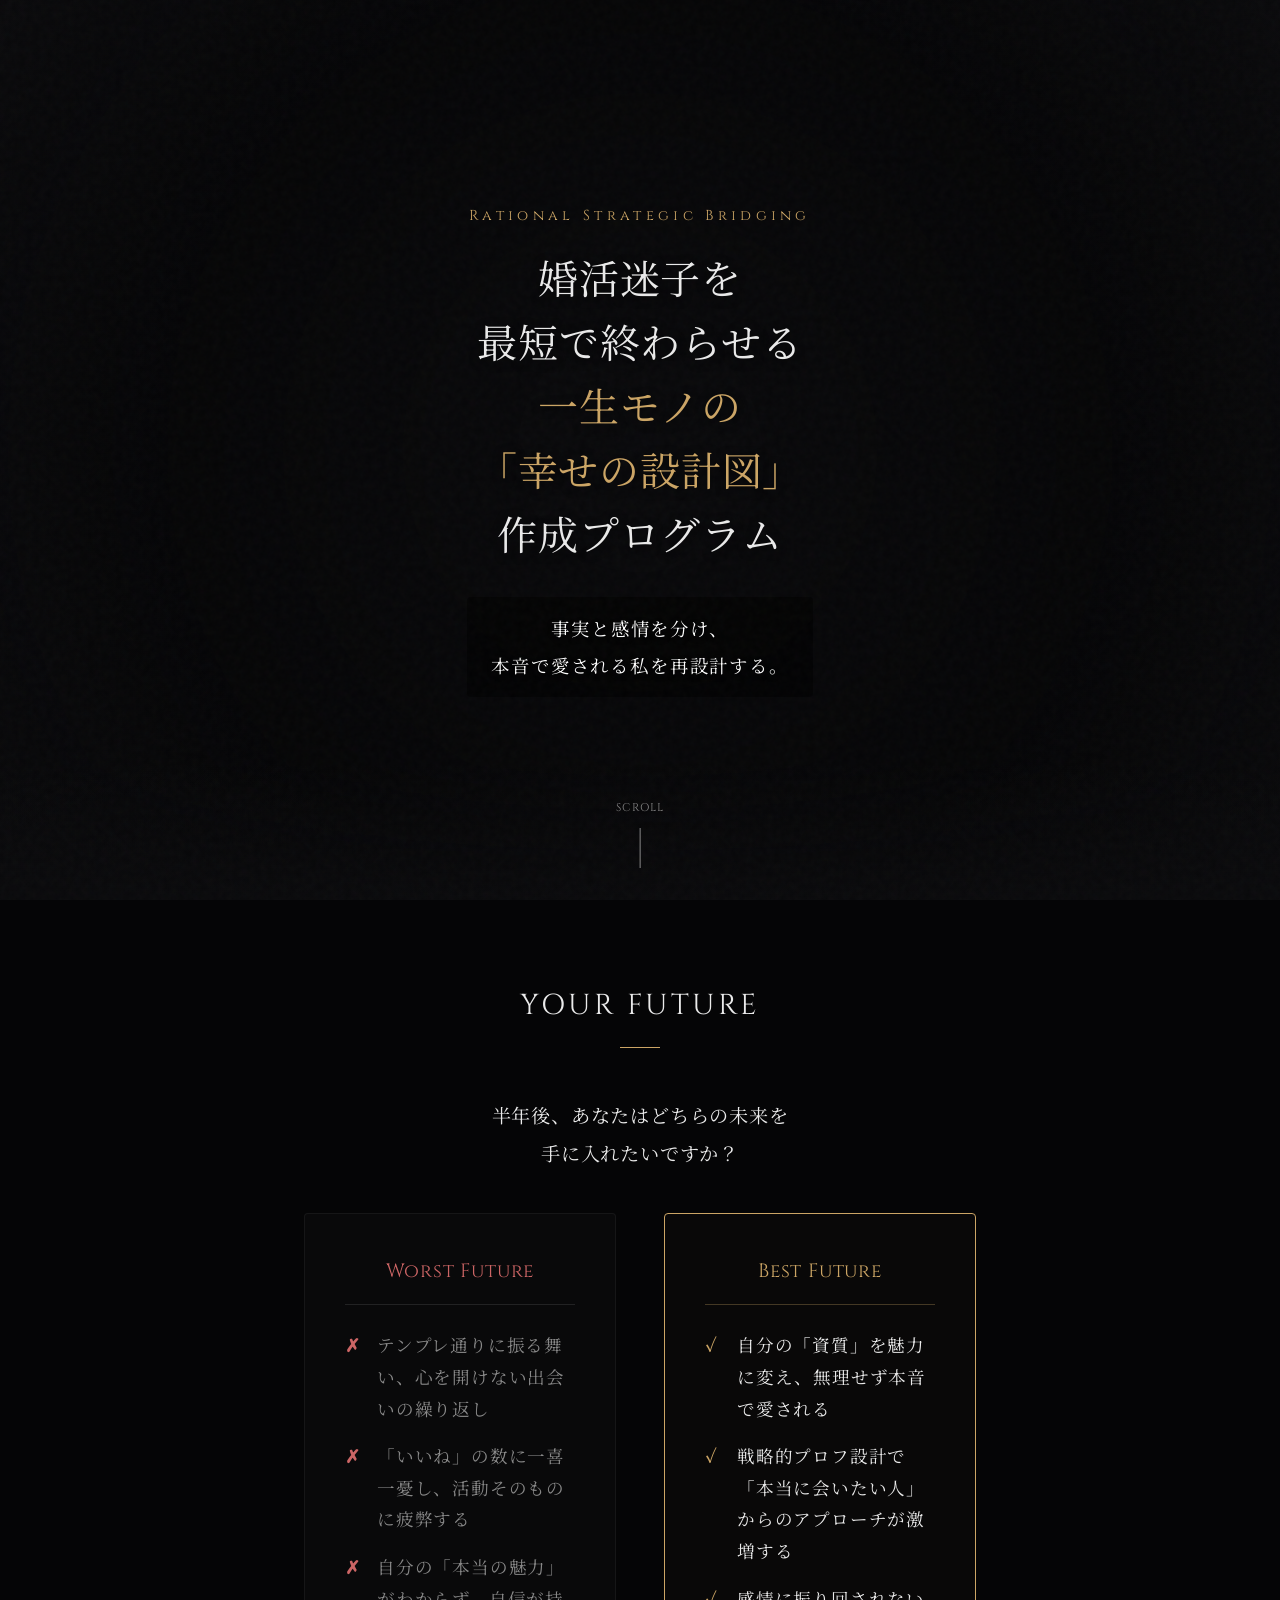
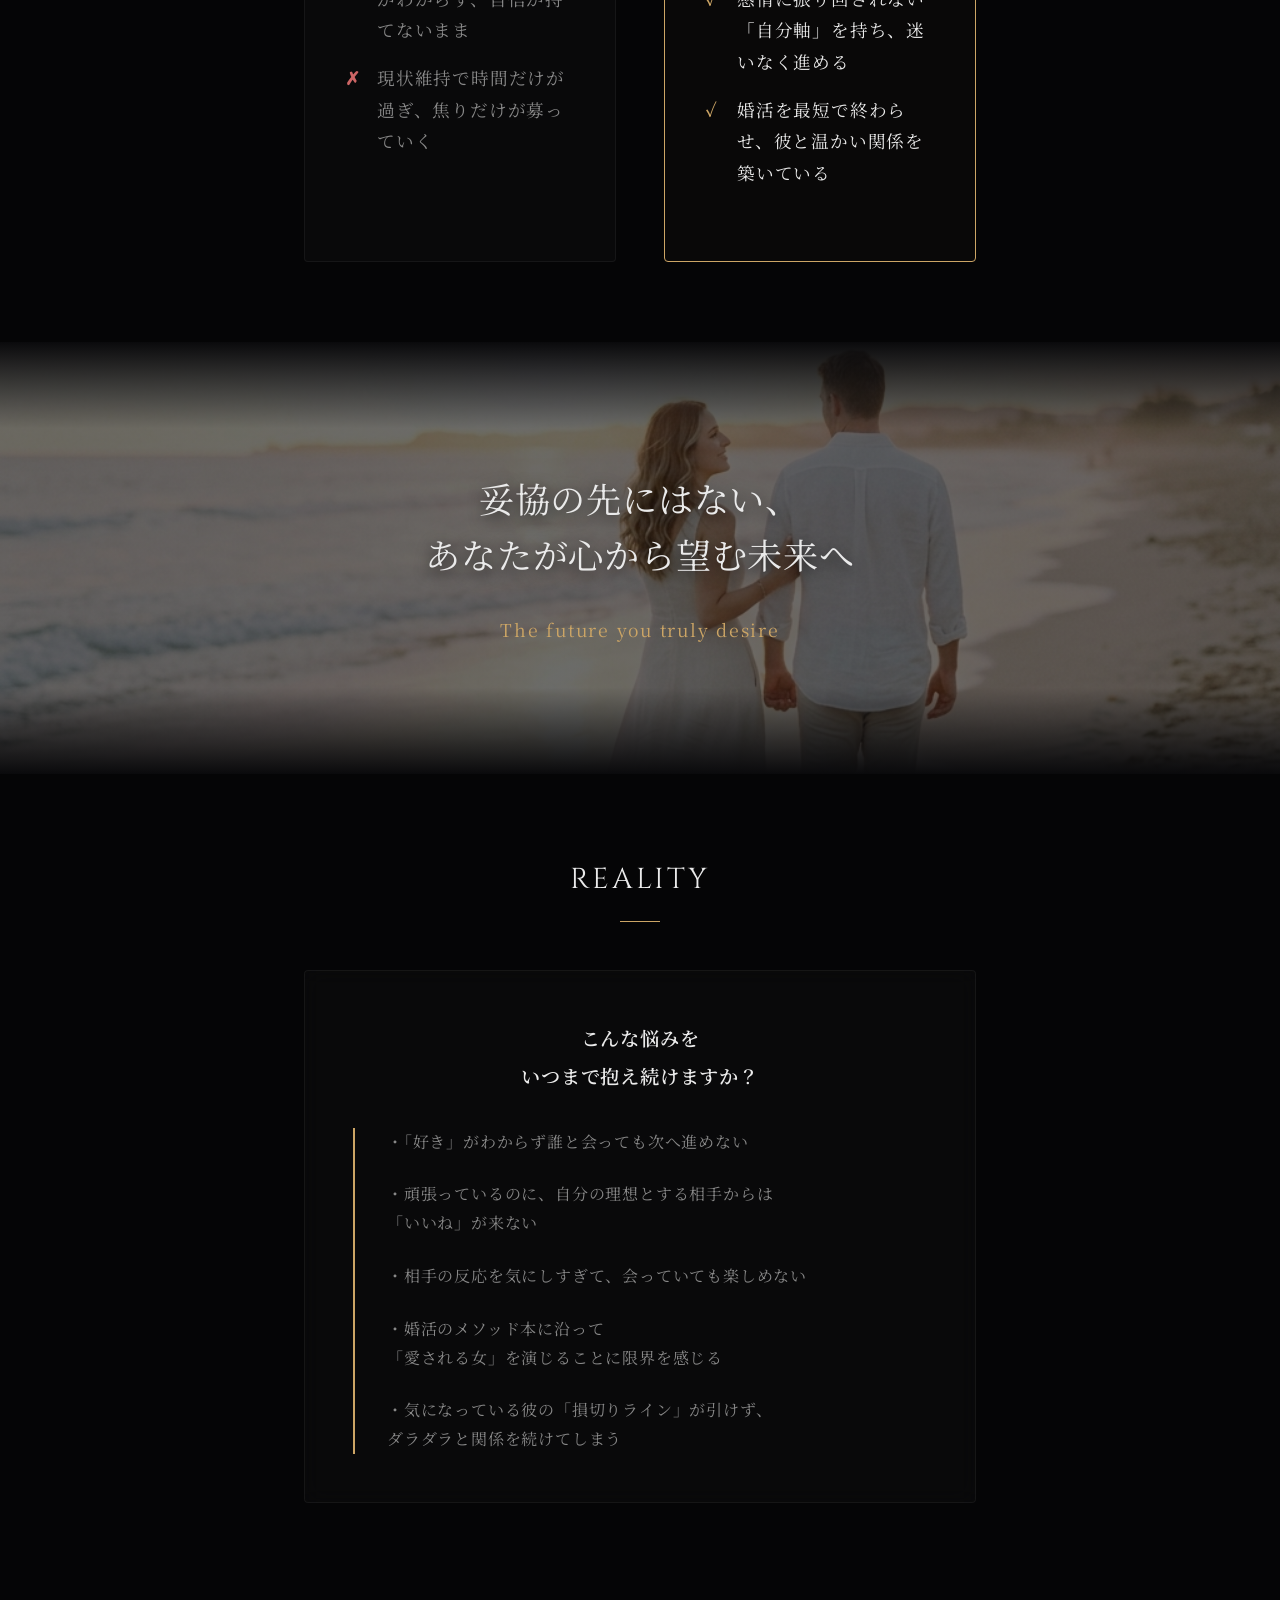
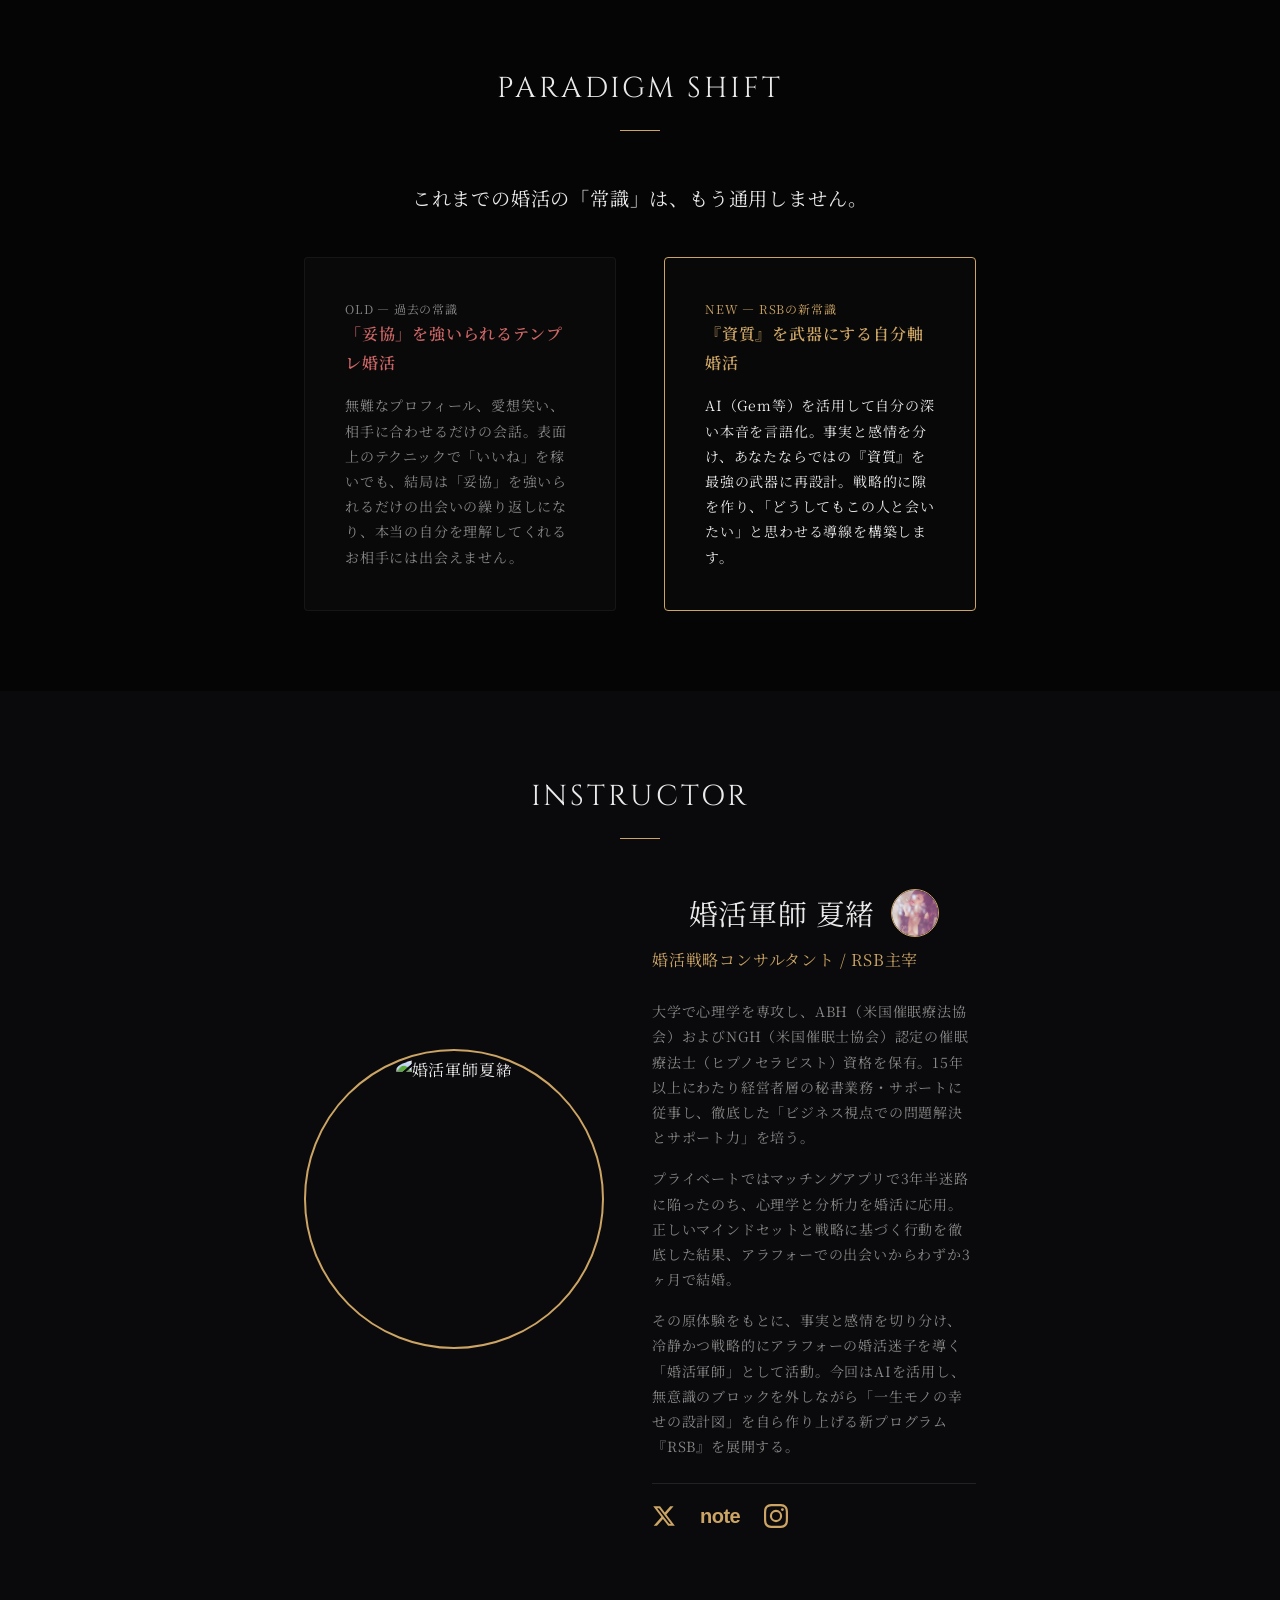
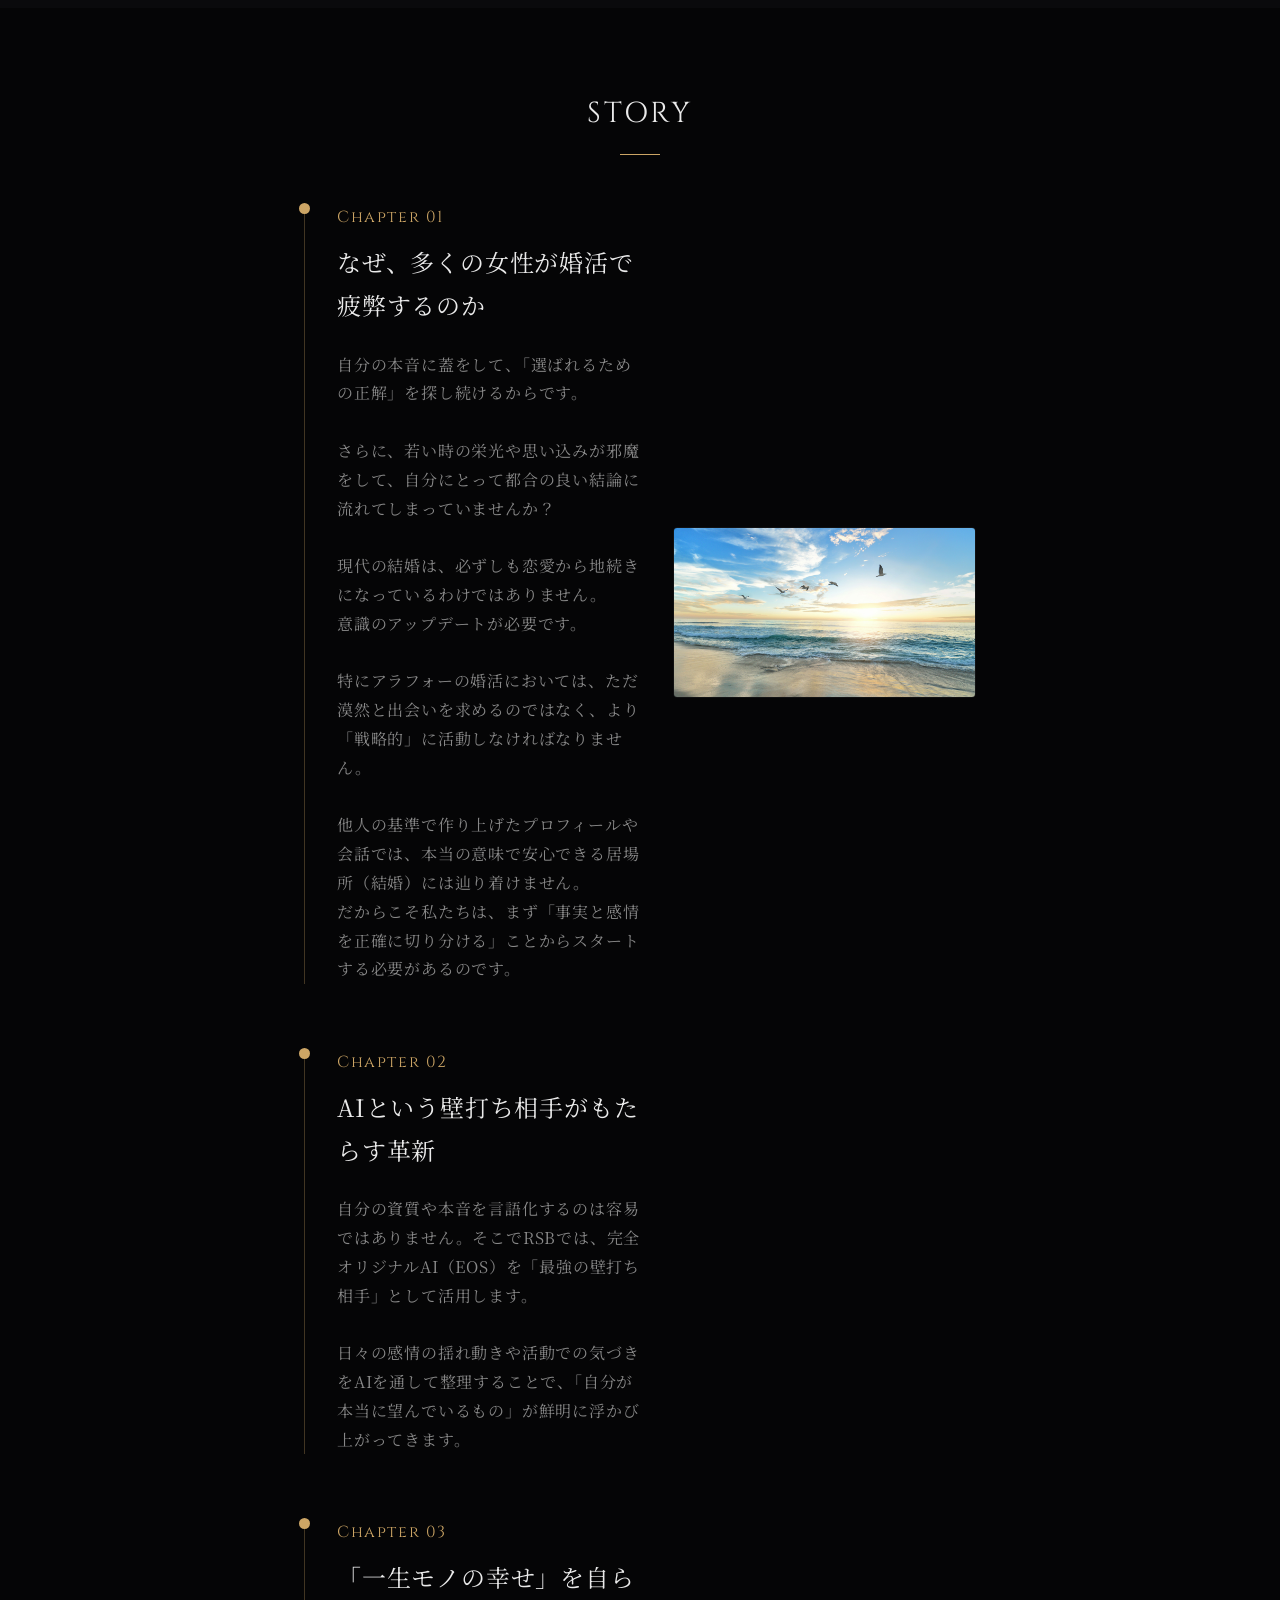
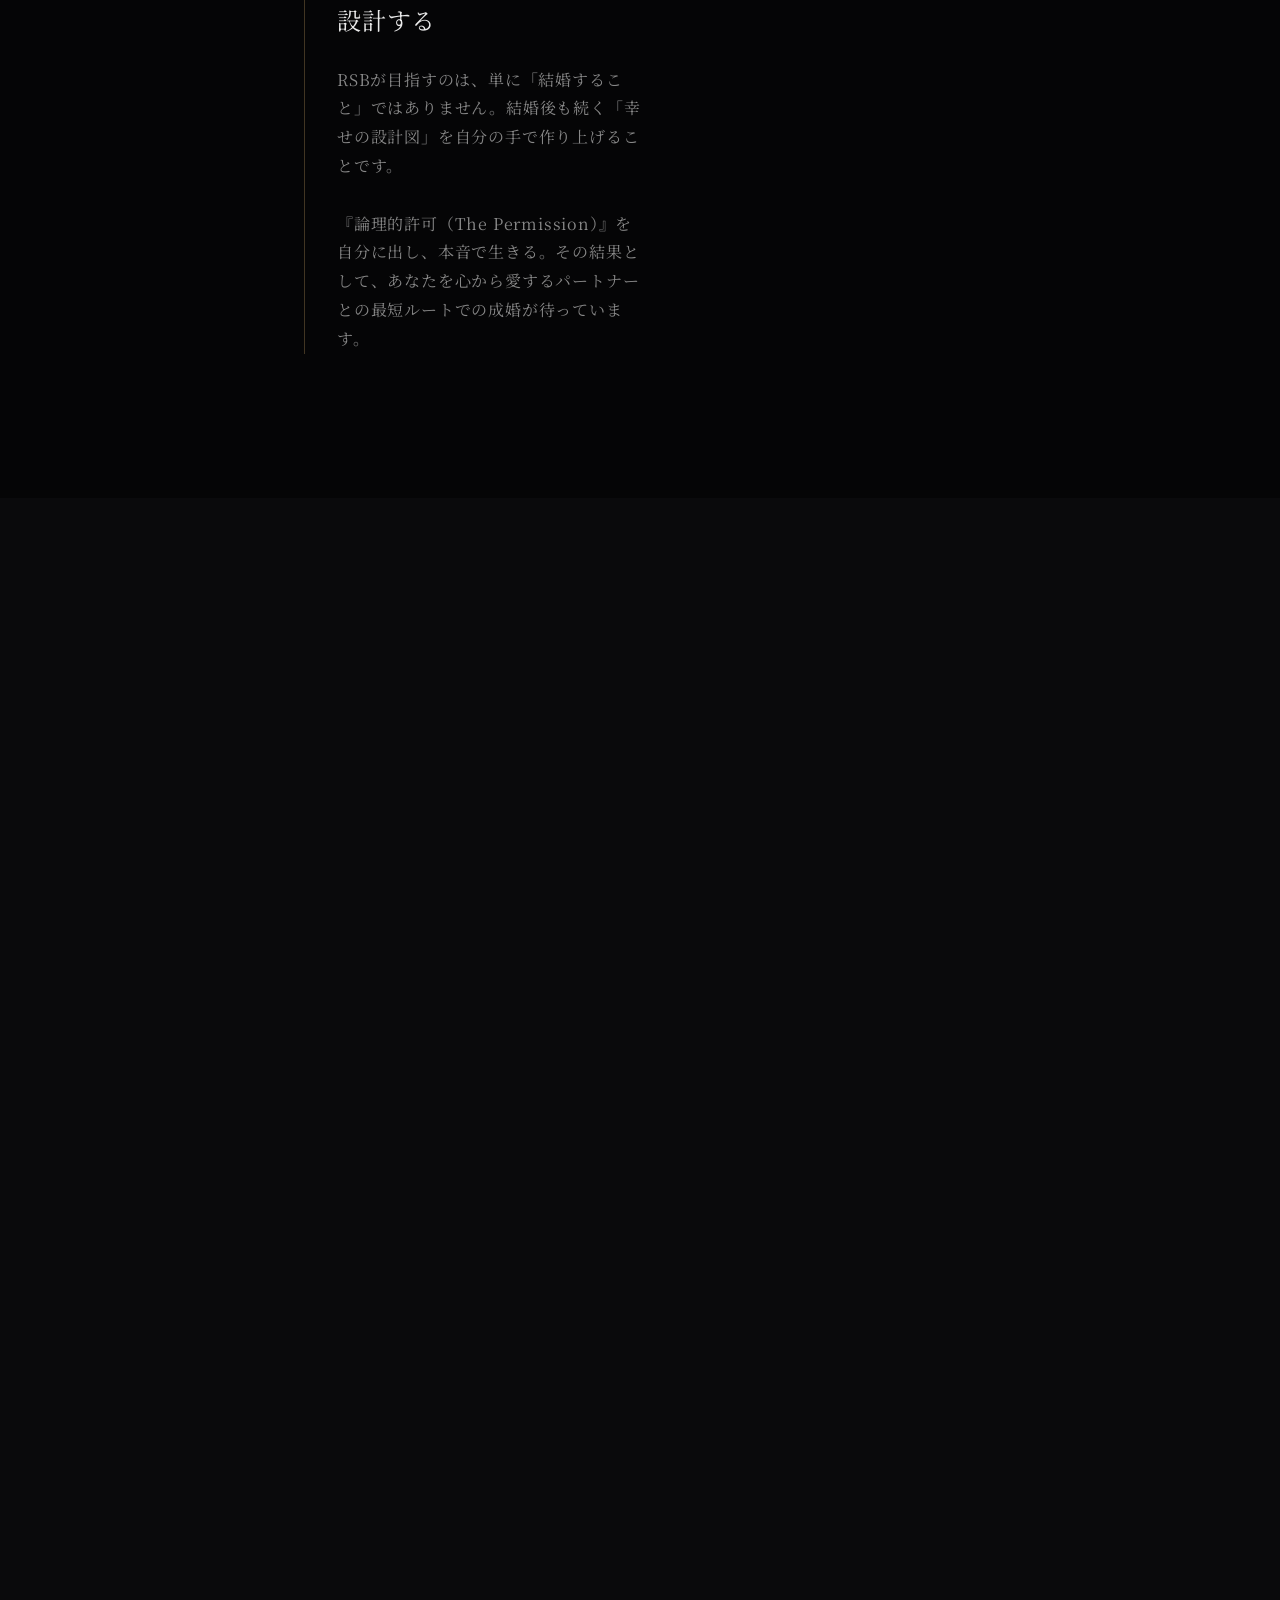
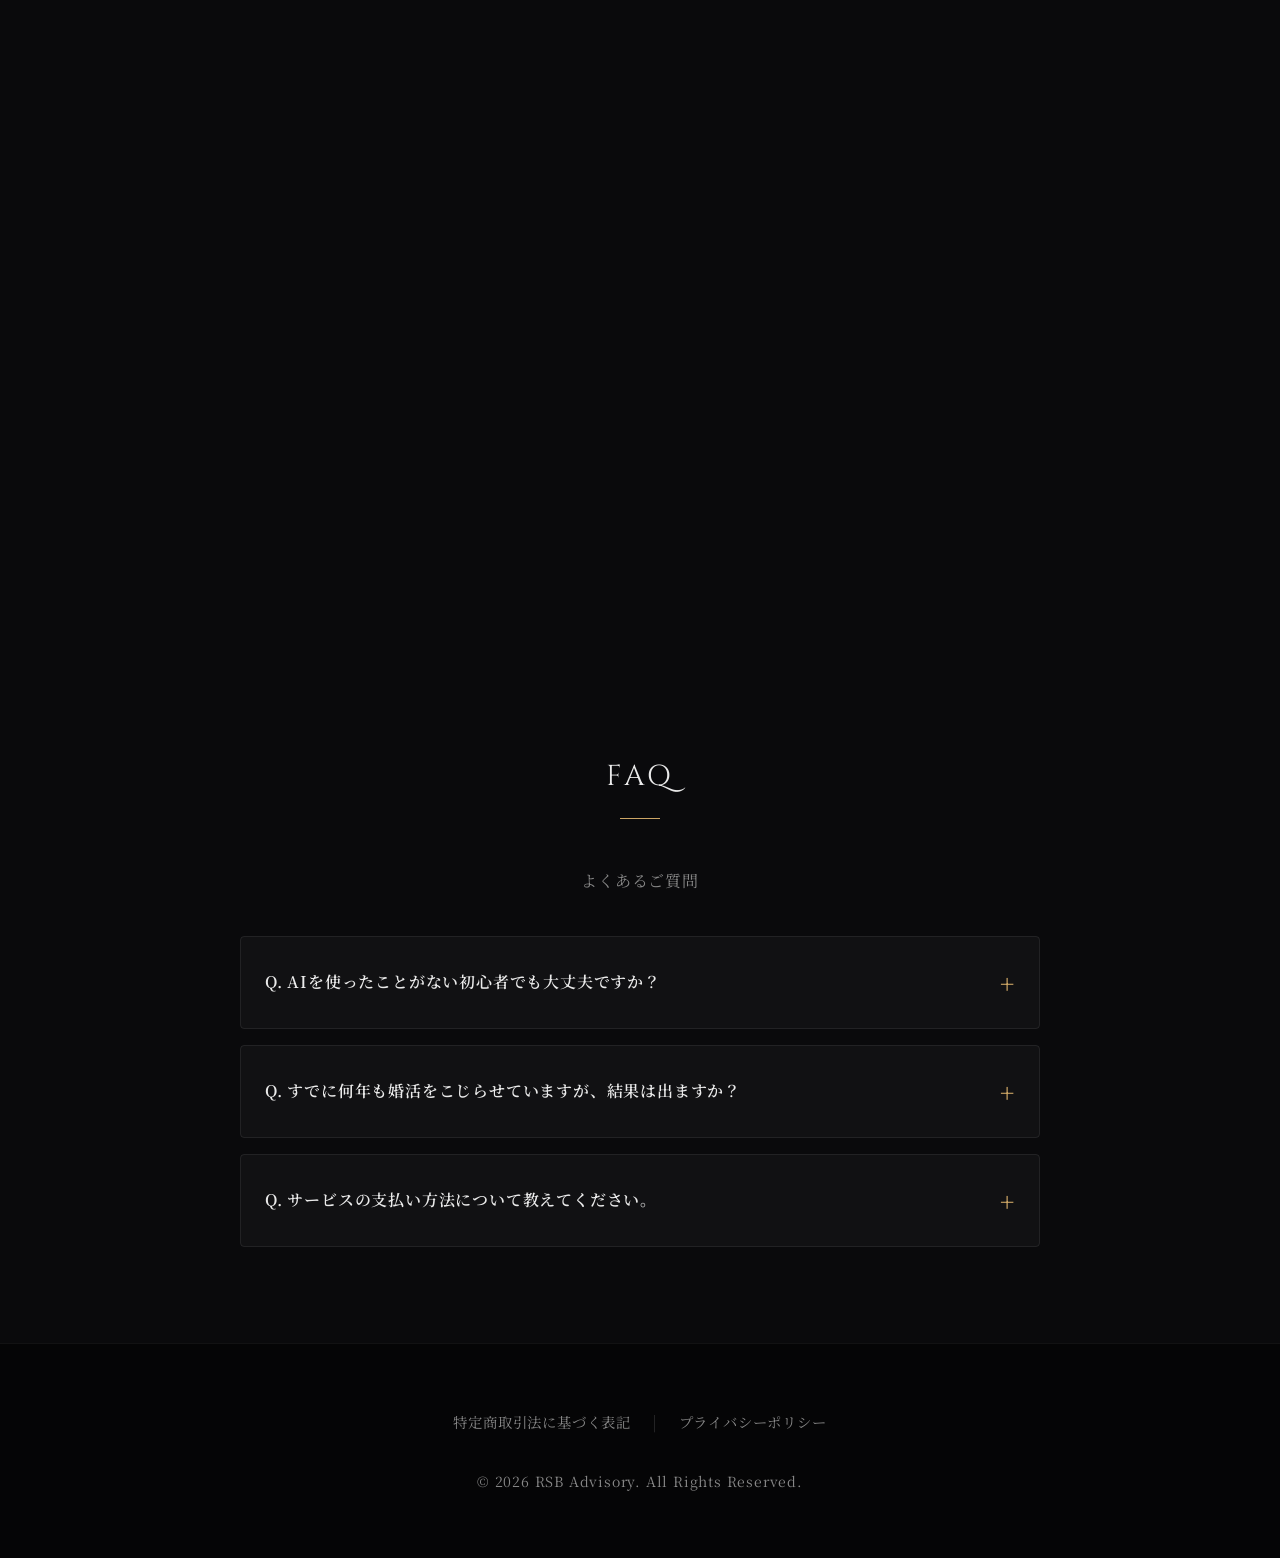
==== commit 7e057c90: "Update index.html" ====
--- a/08RSB LP/index.html
+++ b/08RSB LP/index.html
@@ -10,6 +10,7 @@
     <link rel="preconnect" href="https://fonts.googleapis.com">
     <link rel="preconnect" href="https://fonts.gstatic.com" crossorigin>
     <link href="https://fonts.googleapis.com/css2?family=Cinzel:wght@400;600&family=Noto+Serif+JP:wght@300;400;600&display=swap" rel="stylesheet">
+    <!-- GitHub Sync Test Deployment -->
 </head>
 
 <body>
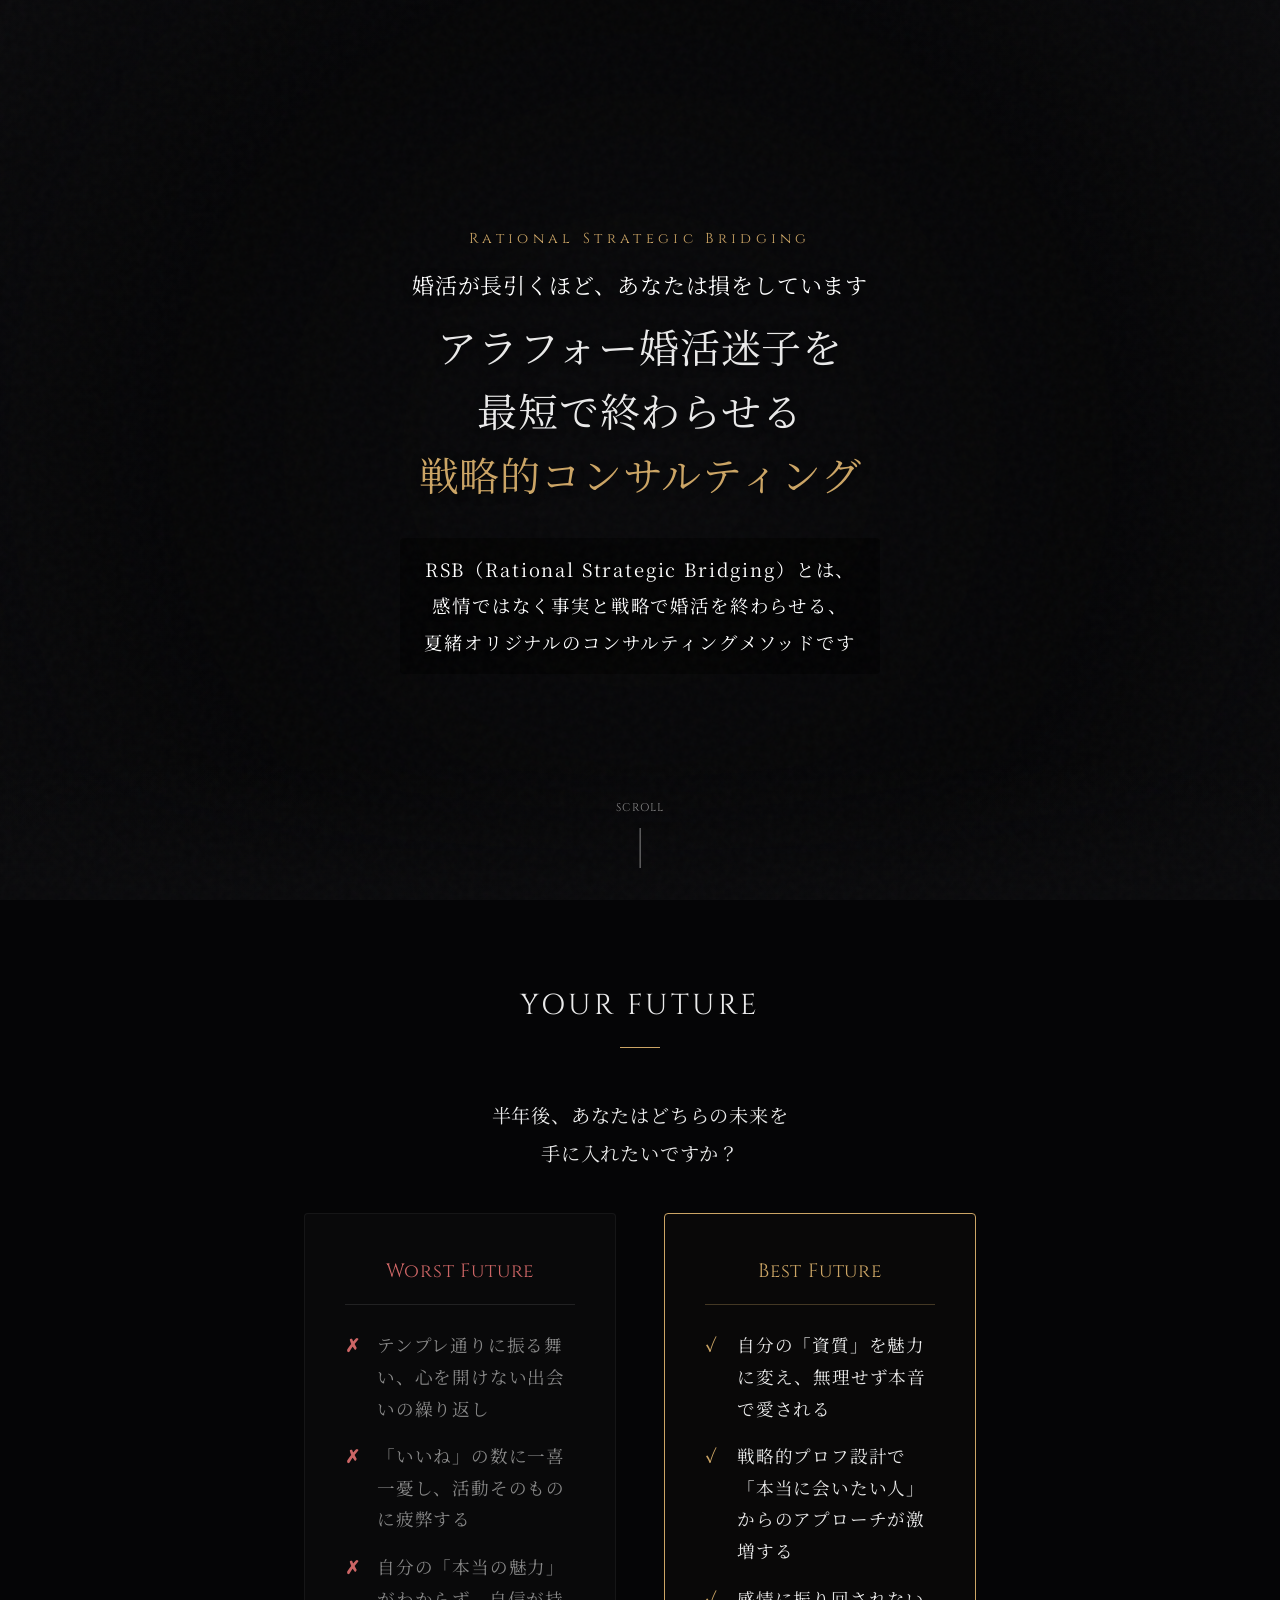
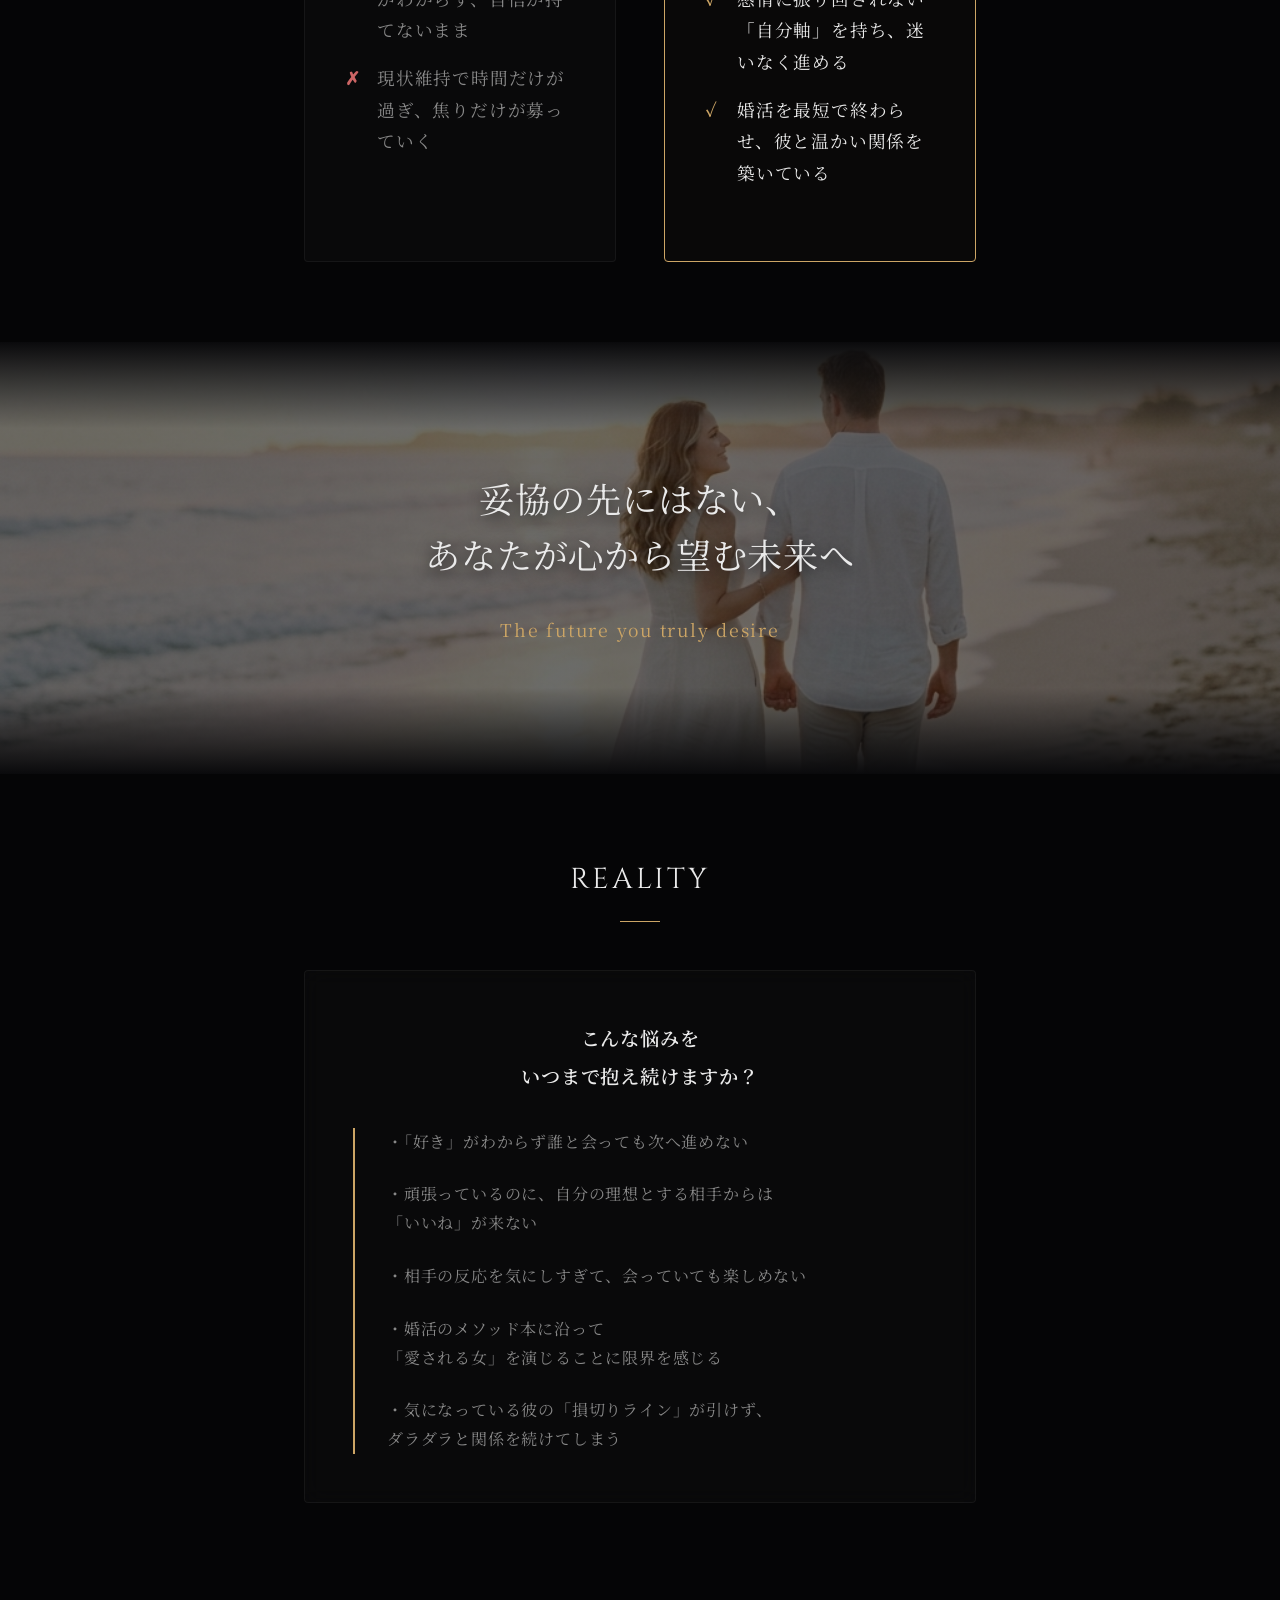
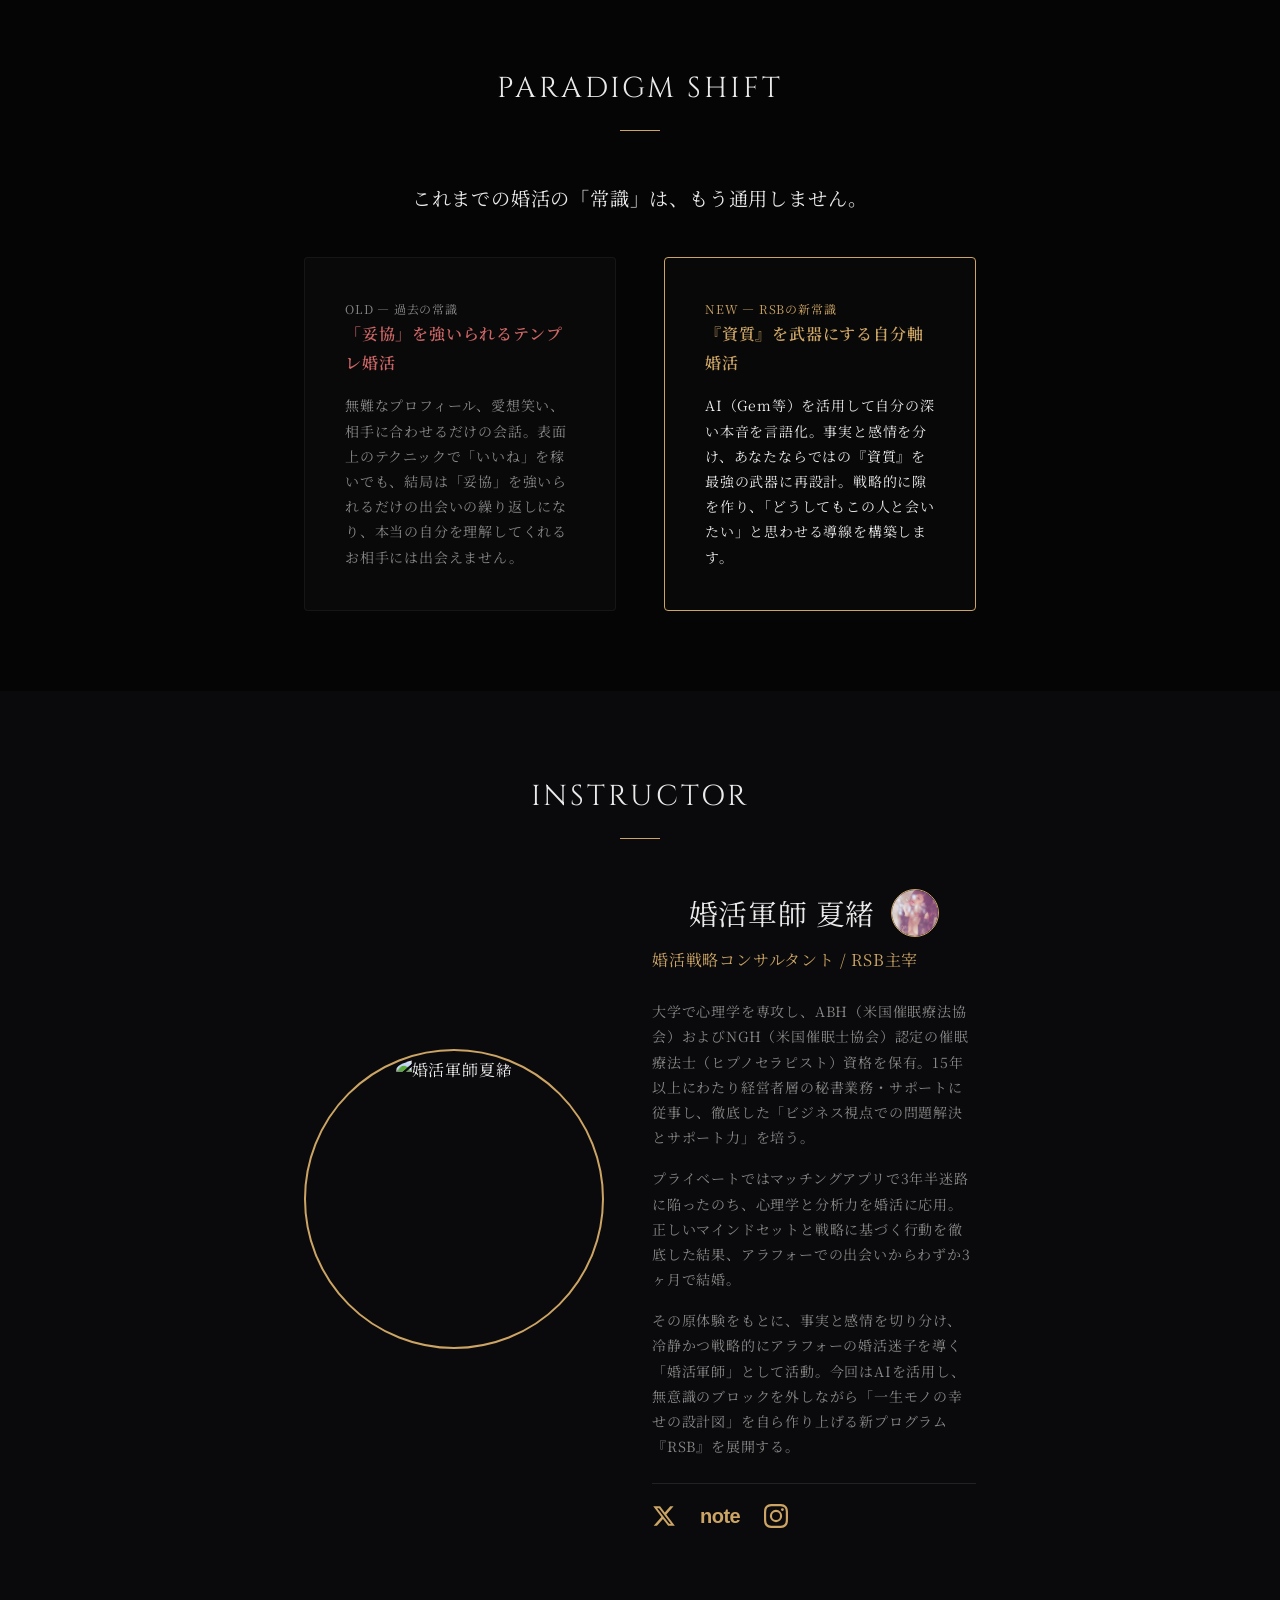
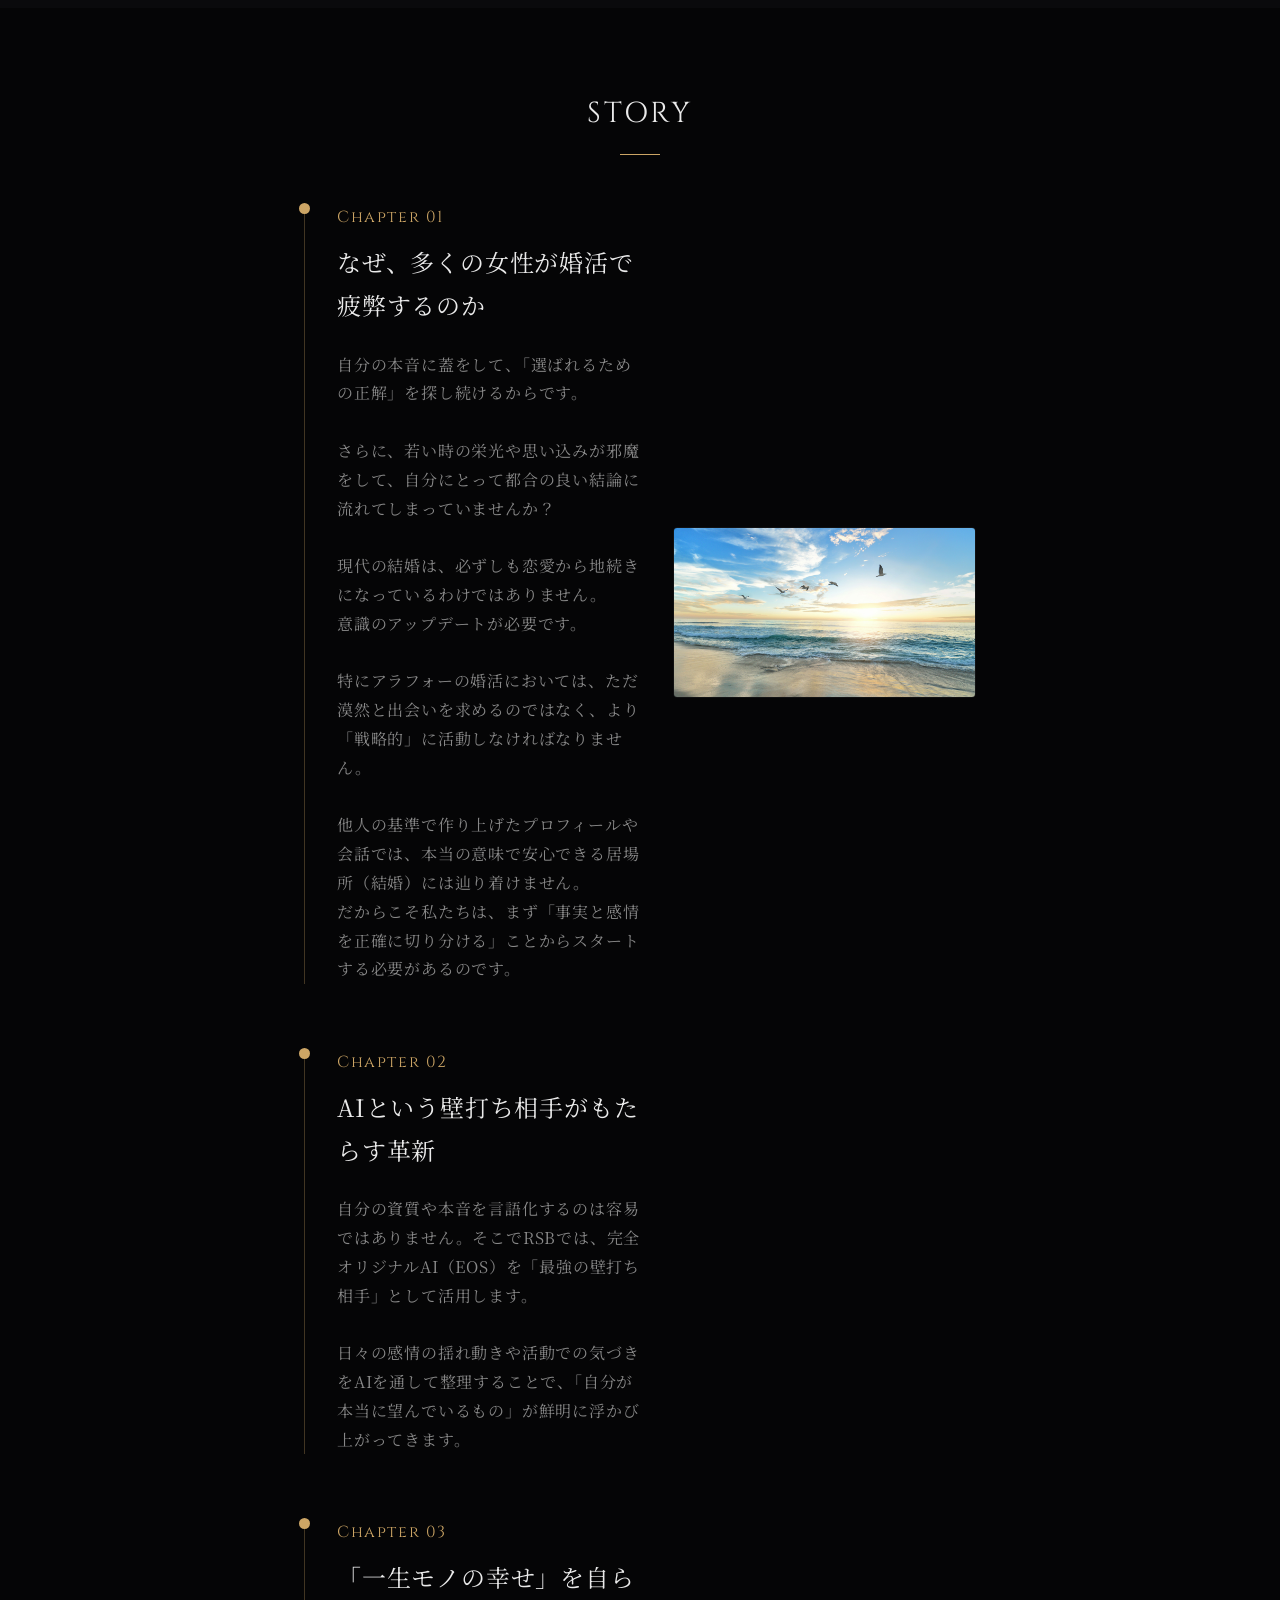
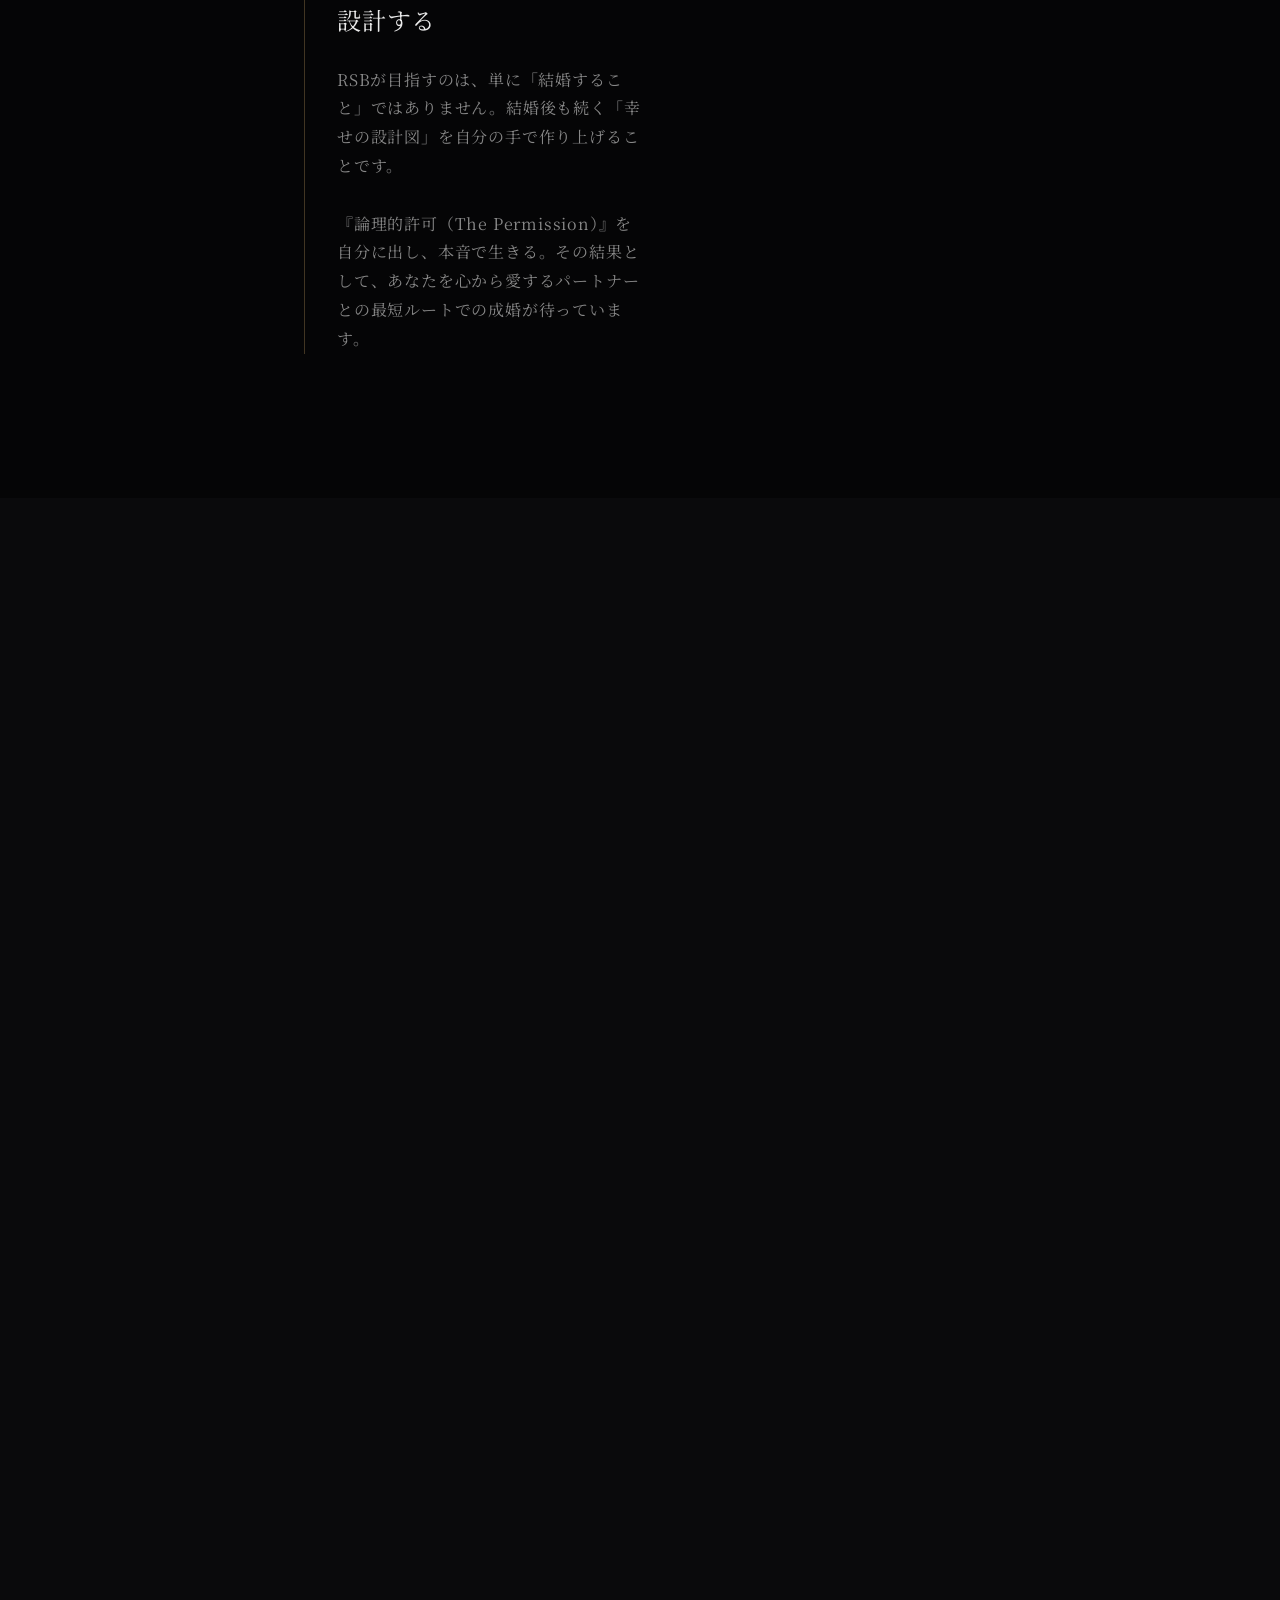
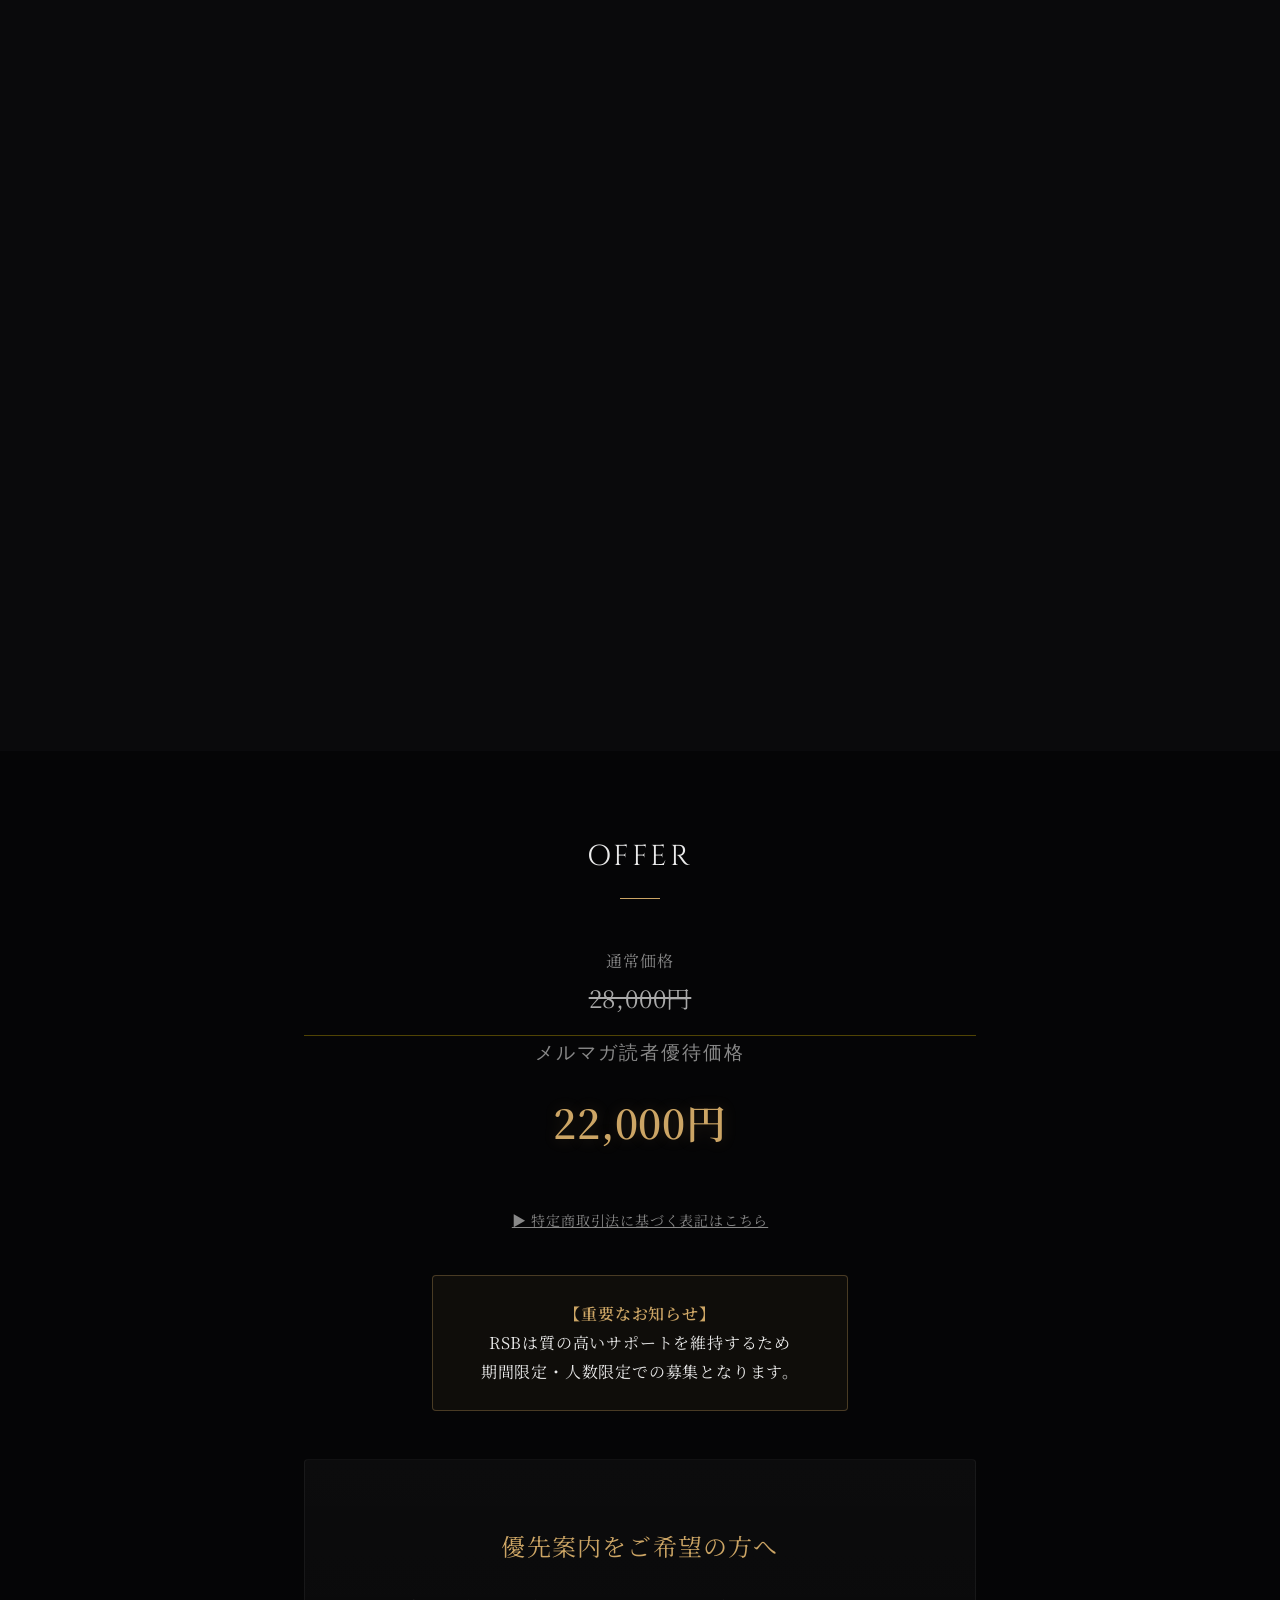
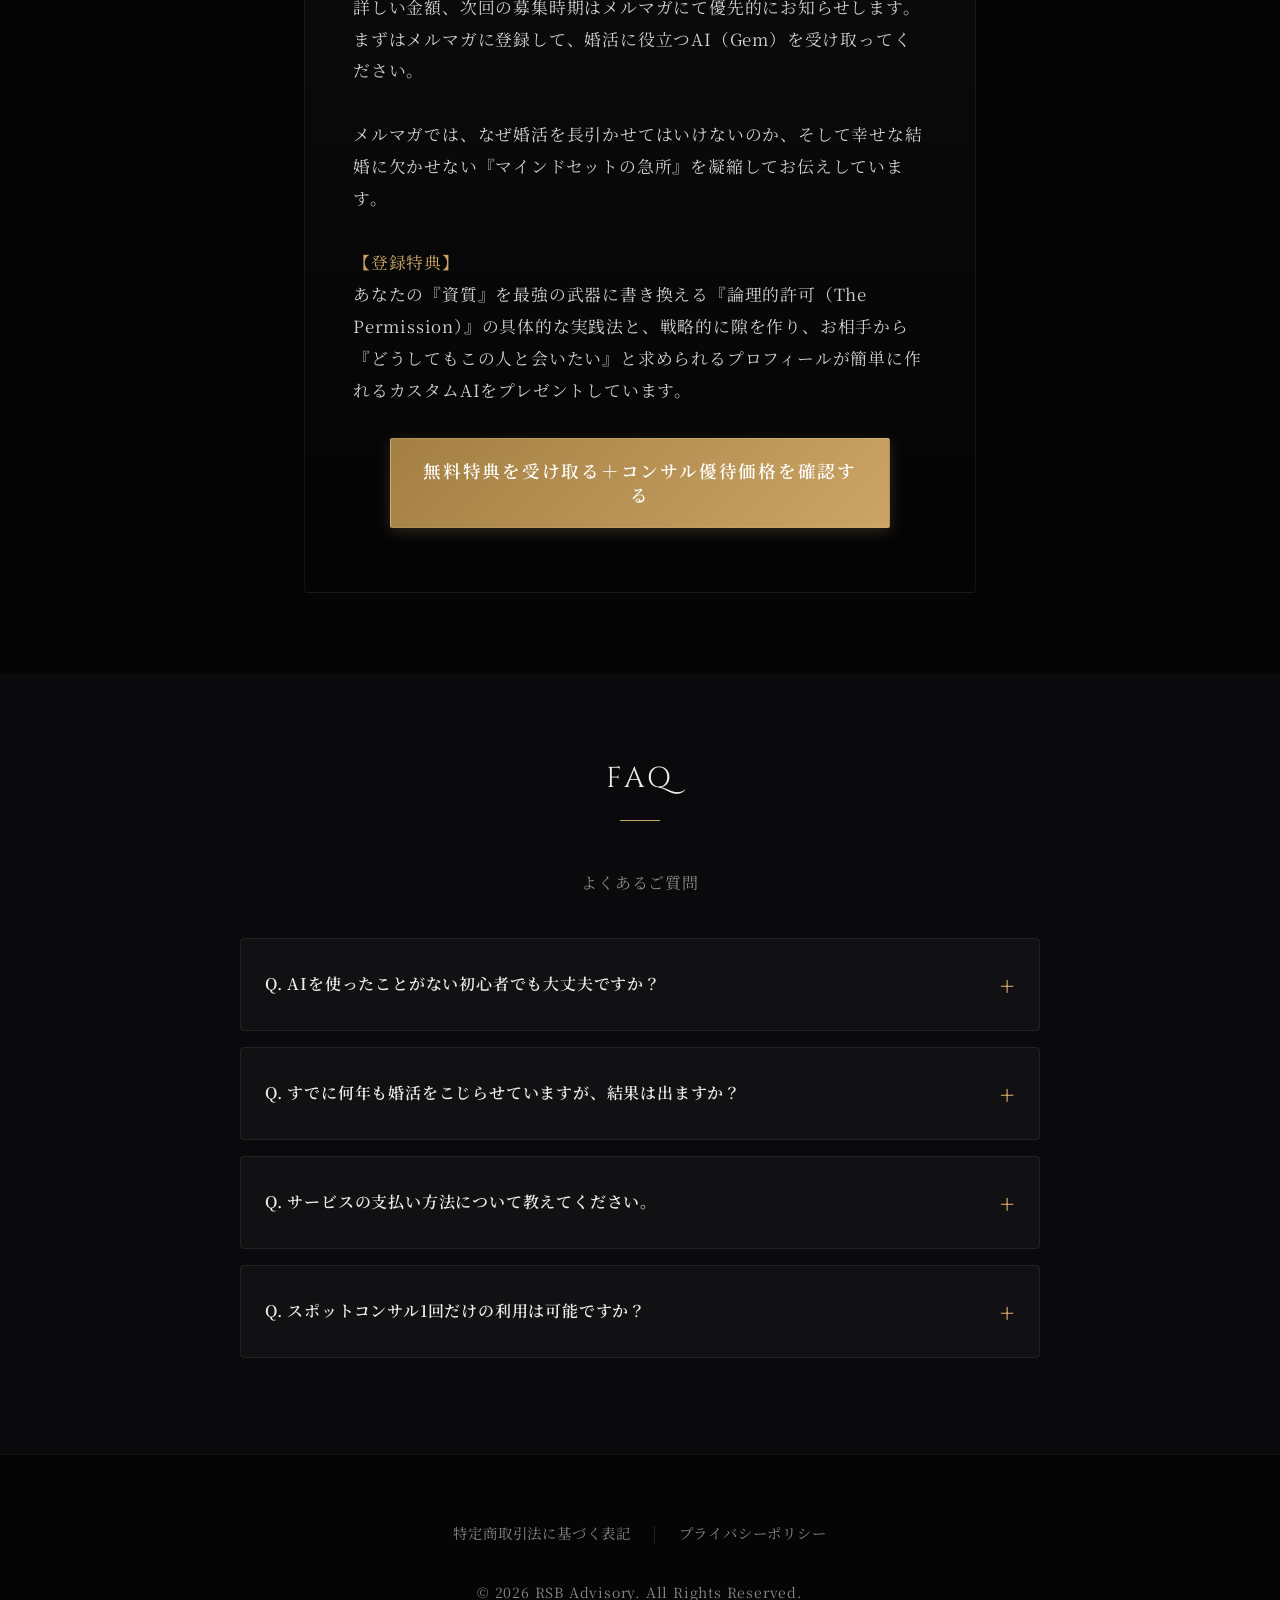
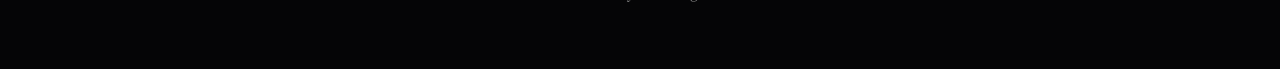
==== commit c24df672: "20260410_キャッチコピー修正/価格変更/QA追加" ====
--- a/08RSB LP/index.html
+++ b/08RSB LP/index.html
@@ -21,13 +21,14 @@
         <div class="container text-center">
             <p class="brand-subtitle">Rational Strategic Bridging</p>
             <h1 class="fv-catchphrase">
-                婚活迷子を<br>最短で終わらせる<br>
-                <span class="highlight-gold">一生モノの<br>「幸せの設計図」</span><br>
-                作成プログラム
+                <span style="display: block; font-size: 0.55em; margin-bottom: 0.8rem; font-weight: normal; line-height: 1.5; color: #fff;">婚活が長引くほど、あなたは損をしています</span>
+                アラフォー婚活迷子を<br>最短で終わらせる<br>
+                <span class="highlight-gold">戦略的コンサルティング</span>
             </h1>
             <p class="fv-subcatch">
-                事実と感情を分け、<br>
-                本音で愛される私を再設計する。
+                RSB（Rational Strategic Bridging）とは、<br>
+                感情ではなく事実と戦略で婚活を終わらせる、<br>
+                夏緒オリジナルのコンサルティングメソッドです
             </p>
         </div>
         <div class="scroll-indicator">
@@ -238,11 +239,11 @@
                 <a href="services.html#natsuo" class="method-card-link">
                     <div class="method-card">
                         <div class="method-letter">01</div>
-                        <h4>ナツオコンサル</h4>
-                        <p class="method-jp mb-4">点：診断</p>
-                        <div class="text-sm text-gray" style="text-align: left; margin: 0 auto; display: inline-block;">
-                            婚活が止まっている「本当の理由」を見つけ出すエントリープラン。<br>
-                            今すぐ手放すべきことと優先順位を整理。
+                        <h4 style="font-size: 0.9rem; color: var(--color-gold); margin-bottom: 0.2rem;">【まず試したい方へ】</h4>
+                        <h4 style="margin-bottom: 0.2rem;">ナツオコンサル</h4>
+                        <p class="method-jp mb-4" style="margin-top: 0;">60分ZOOMスポットコンサルティング</p>
+                        <div class="text-sm text-gray" style="text-align: left; margin: 0 auto; display: inline-block; line-height: 1.6;">
+                            事前アンケートをもとに、あなたの婚活が止まっている本当の理由を特定。今すぐやめるべきこと、次にとるべき行動を60分で整理します。継続プログラムへの入口として、また単発で現状を把握したい方にも最適なプランです。
                         </div>
                     </div>
                 </a>
@@ -317,13 +318,12 @@
             <div class="price-box-large mb-10">
                 <div class="price-regular mb-4">
                     <p class="price-label-small text-gray mb-1">通常価格</p>
-                    <p class="price-medium" style="font-size: 1.5rem; color: #aaa;">28,000円〜</p>
+                    <p class="price-medium" style="font-size: 1.5rem; color: #aaa; text-decoration: line-through;">28,000円</p>
                 </div>
                 <div class="price-special pt-4" style="border-top: 1px solid rgba(255, 215, 0, 0.3); display: flex; flex-direction: column; align-items: center;">
-                    <p class="price-label-large text-gold mb-2" style="text-align: center;">メルマガ読者限定優待価格</p>
+                    <p class="price-label-large text-gold mb-2" style="text-align: center;">メルマガ読者優待価格</p>
                     <div style="text-align: center; margin-top: 1rem; margin-bottom: 1rem;">
-                        <p class="text-gold" style="display: inline-block; font-size: 2.2rem; font-family: var(--font-heading); font-weight: 600; text-shadow: 0 0 15px rgba(204,165,101,0.2);">特別割引あり</p>
-                        <p class="text-gold" style="font-size: 1rem; display: block; margin-top: 0.8rem; letter-spacing: 0.1em;">(詳細は登録後)</p>
+                        <p class="text-gold" style="display: inline-block; font-size: 2.5rem; font-family: var(--font-heading); font-weight: 600; text-shadow: 0 0 15px rgba(204,165,101,0.2);">22,000円</p>
                     </div>
                 </div>
             </div>
@@ -344,7 +344,7 @@
                     <span class="gold-text">【登録特典】</span><br>
                     あなたの『資質』を最強の武器に書き換える『論理的許可（The Permission）』の具体的な実践法と、戦略的に隙を作り、お相手から『どうしてもこの人と会いたい』と求められるプロフィールが簡単に作れるカスタムAIをプレゼントしています。
                 </p>
-                <a href="https://rsb90.jp/p/r/1EXuZC2L" target="_blank" rel="noopener noreferrer" class="btn-primary btn-large mt-8">メルマガに登録して特典を受け取る</a>
+                <a href="https://rsb90.jp/p/r/1EXuZC2L" target="_blank" rel="noopener noreferrer" class="btn-primary btn-large mt-8" style="padding-left: 1.5rem; padding-right: 1.5rem; line-height: 1.4;">無料特典を受け取る＋コンサル優待価格を確認する</a>
             </div>
         </div>
     </section>
@@ -381,6 +381,15 @@
                     </div>
                     <div class="faq-answer">
                         <p class="text-gray">現在、クレジットカード決済・銀行振込に対応しております。詳しくは次回の募集時、またはメルマガ内でお知らせいたします。</p>
+                    </div>
+                </div>
+                <div class="faq-item">
+                    <div class="faq-question">
+                        <span>Q. スポットコンサル1回だけの利用は可能ですか？</span>
+                        <span class="faq-icon">+</span>
+                    </div>
+                    <div class="faq-answer">
+                        <p class="text-gray">はい、可能です。60分のスポットコンサル単体でのお申込みを受け付けています。まず現状を整理したい方、継続プログラムを検討中の方、どちらにも対応しています。</p>
                     </div>
                 </div>
             </div>
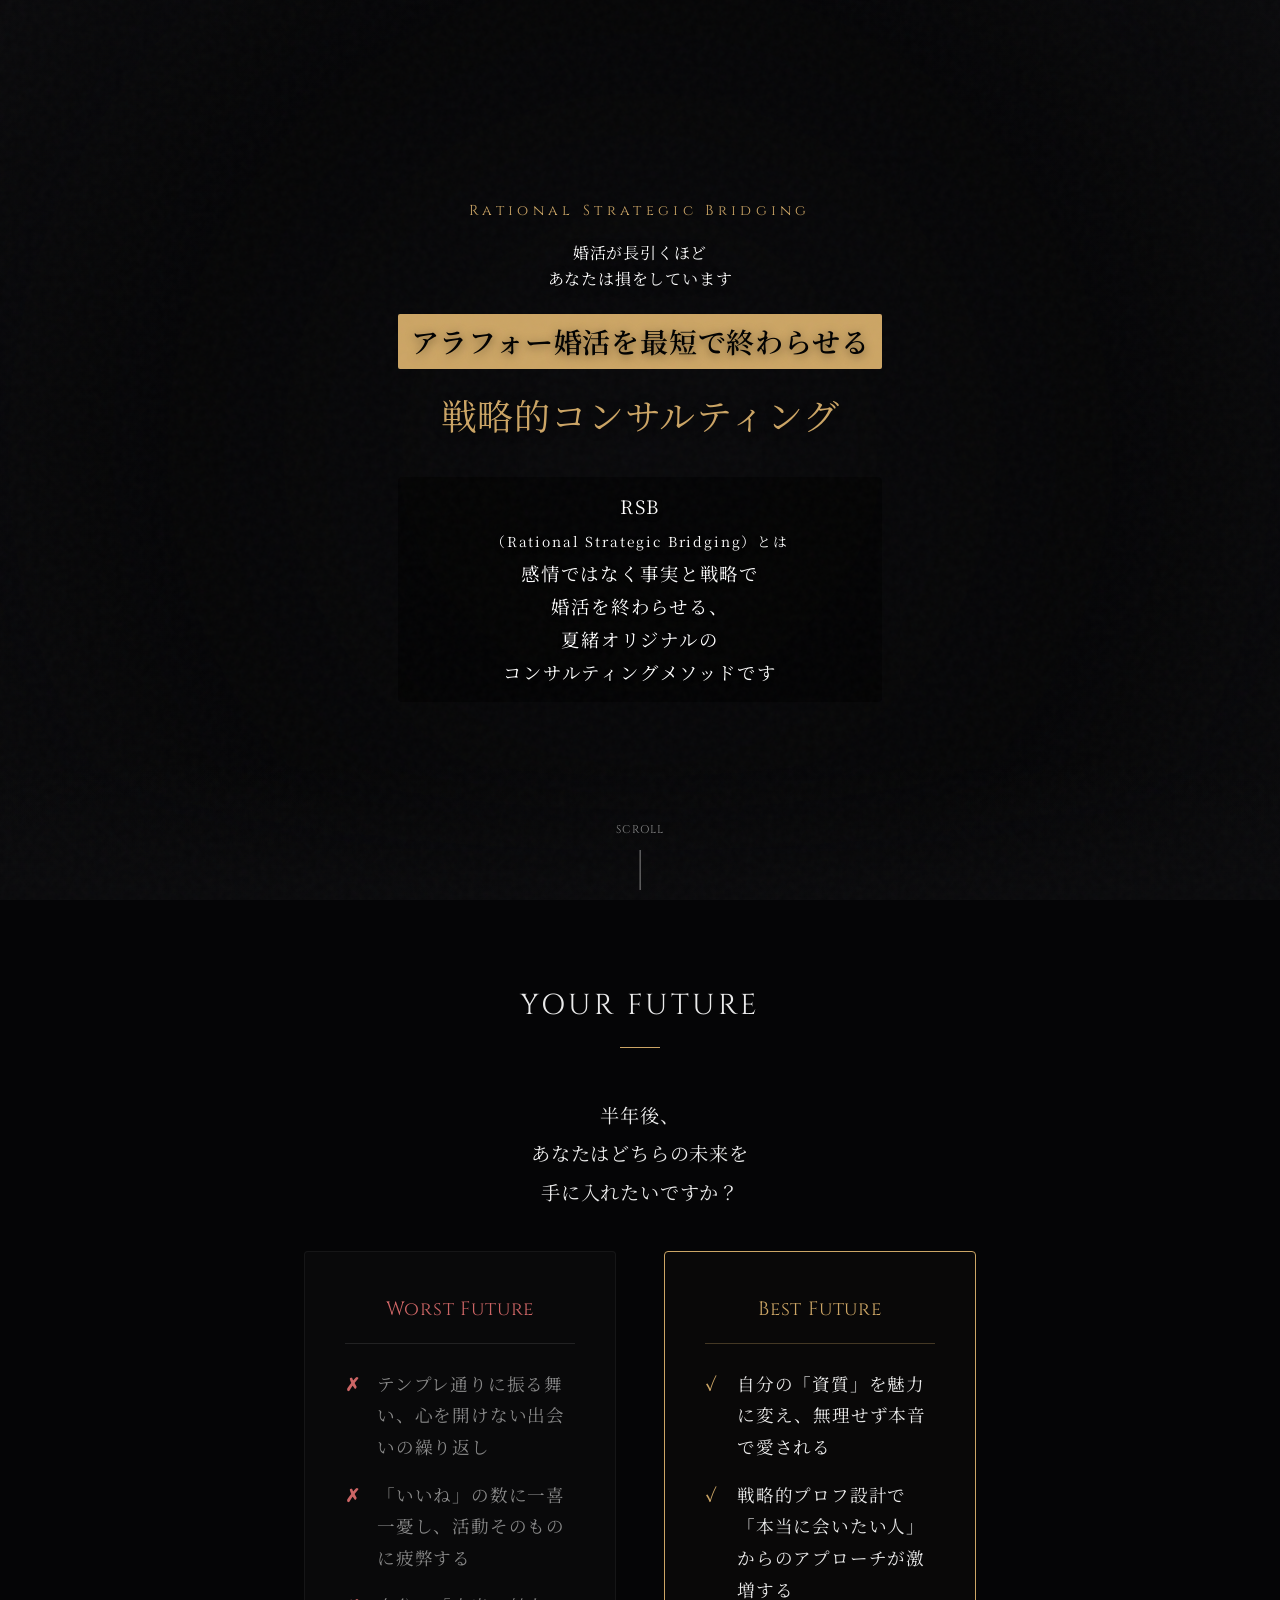
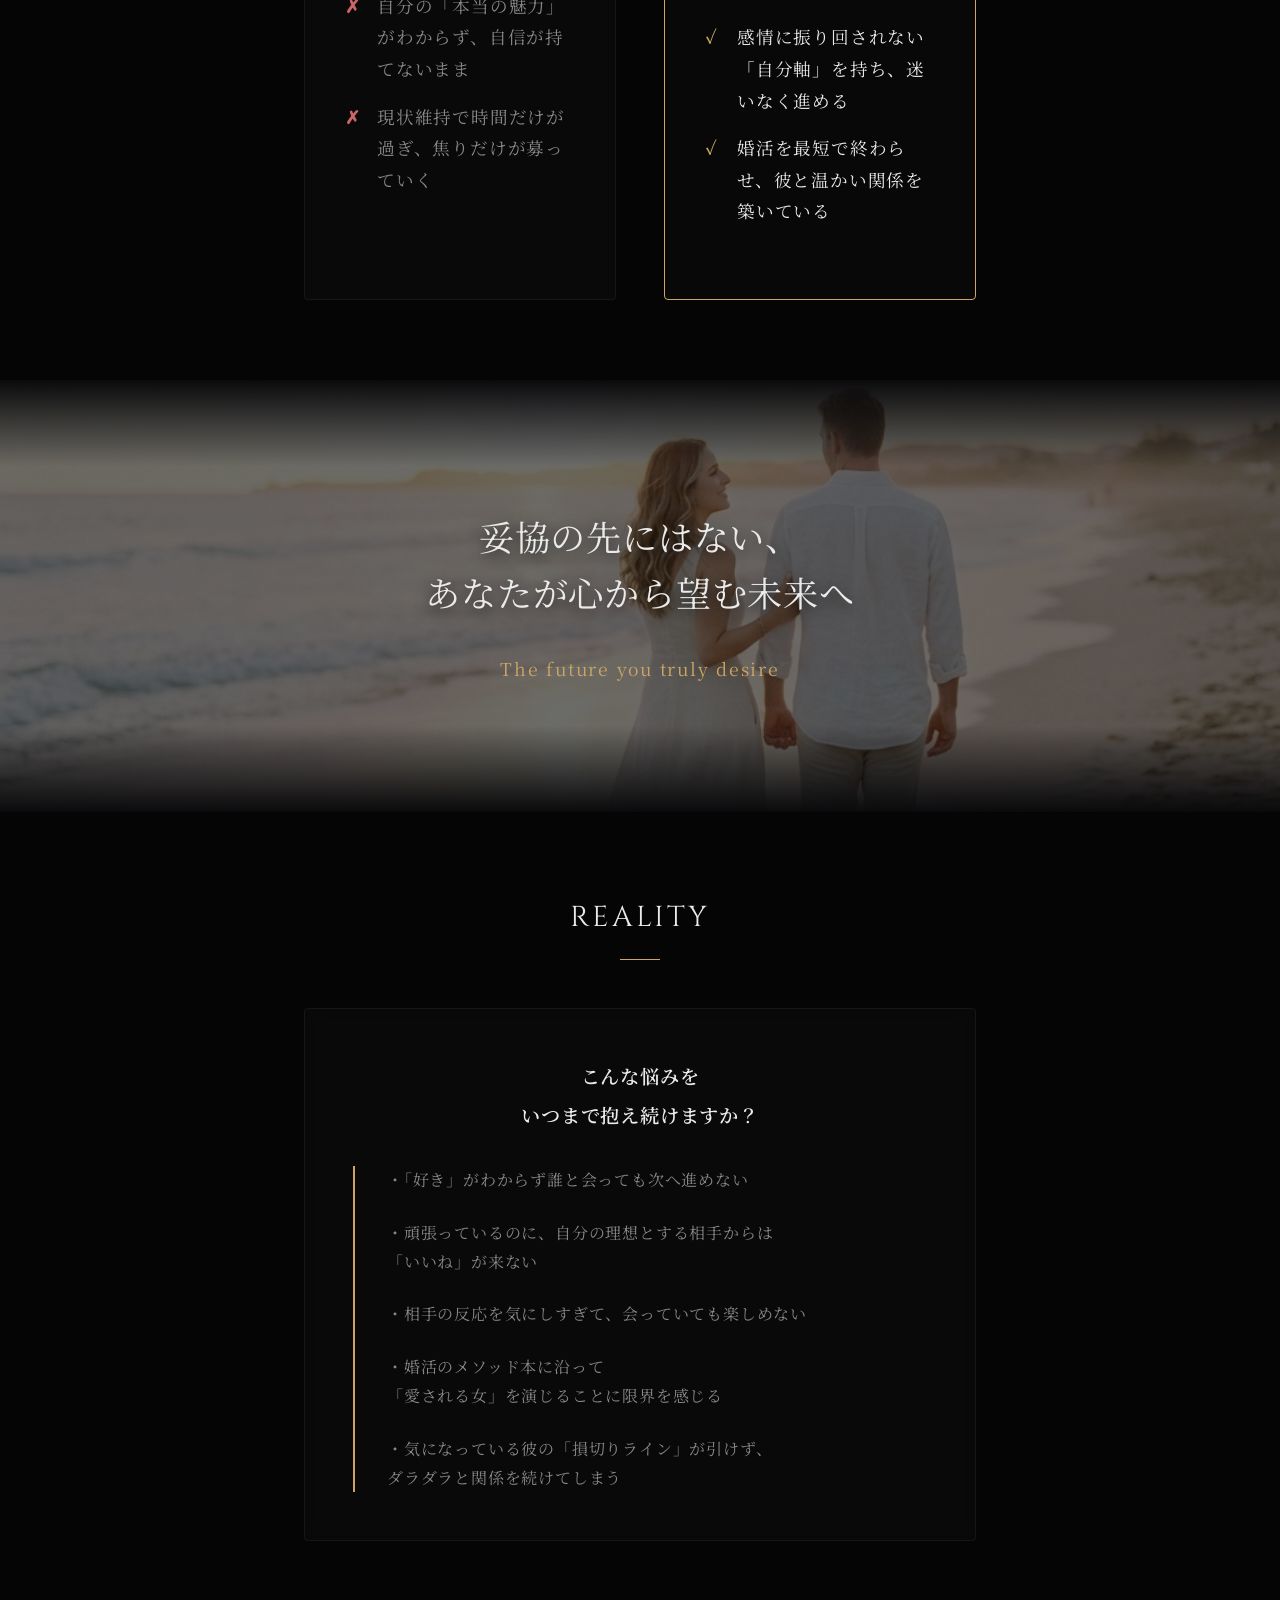
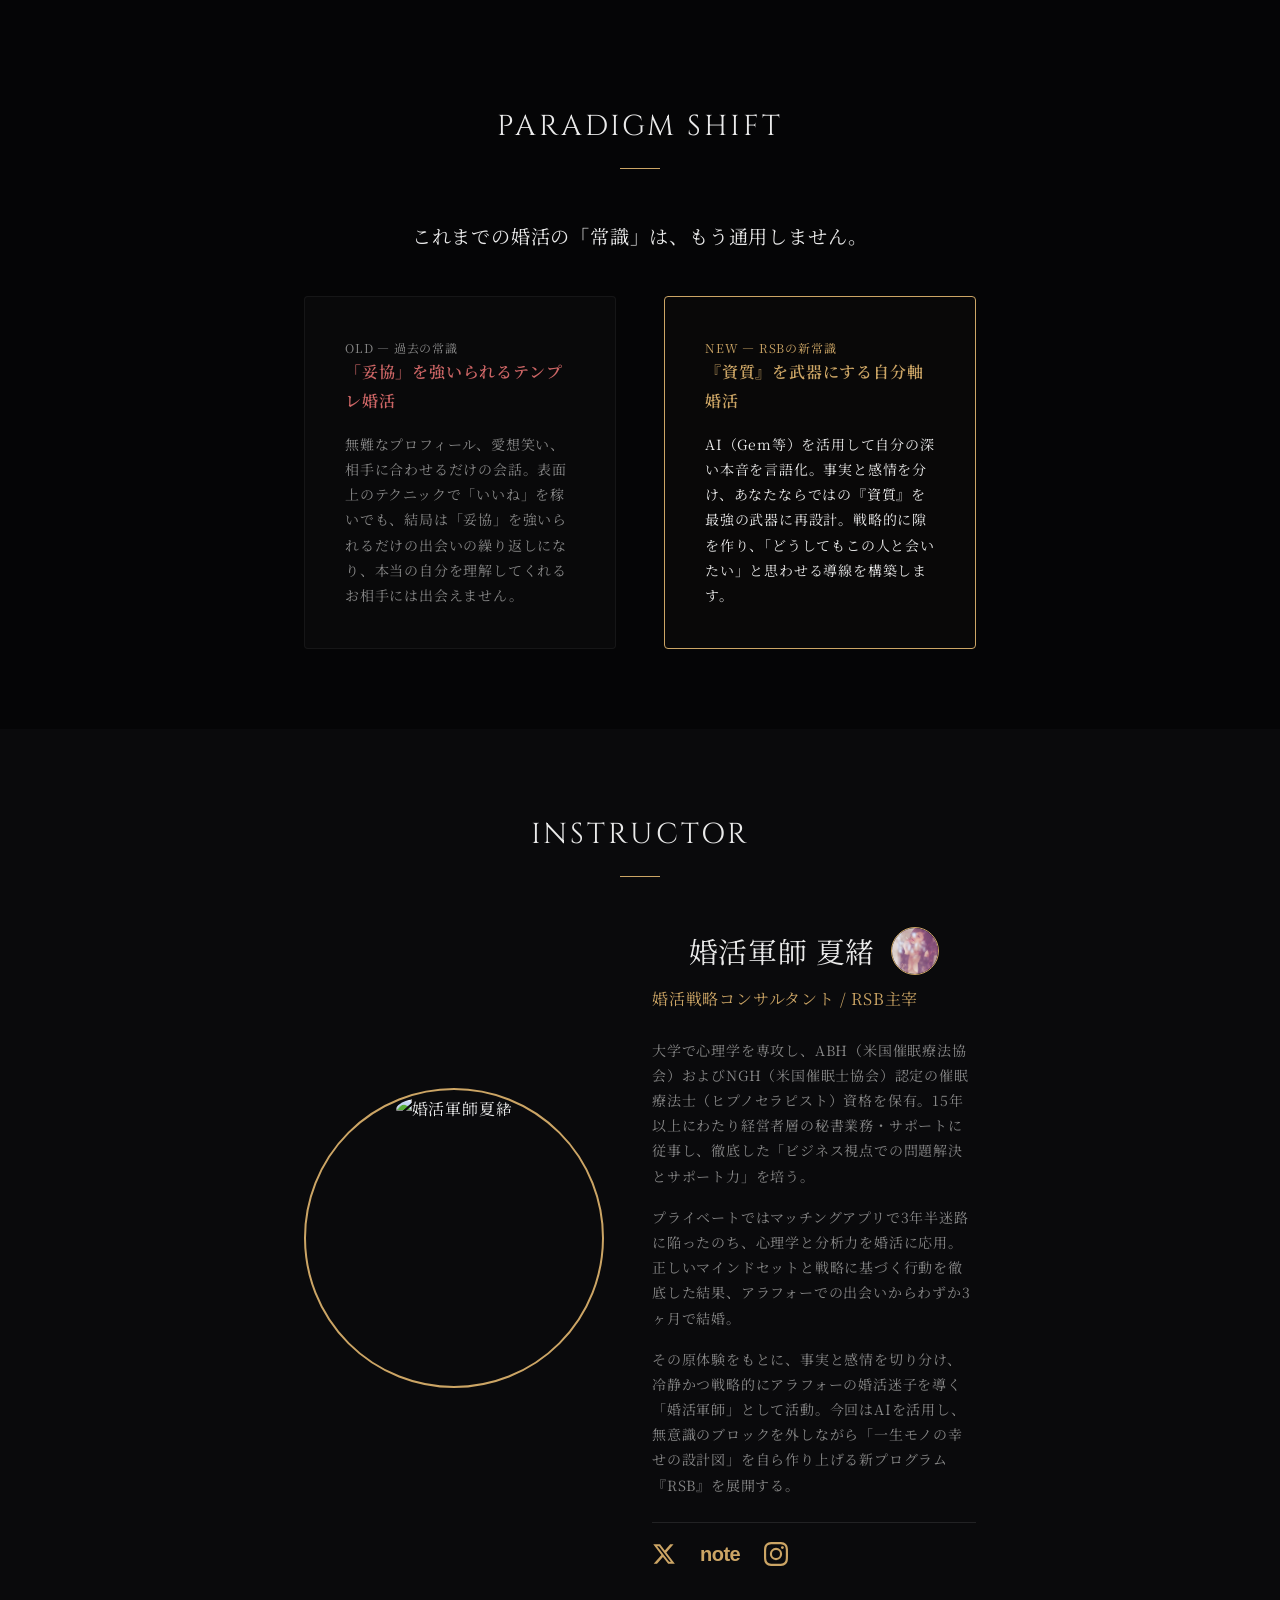
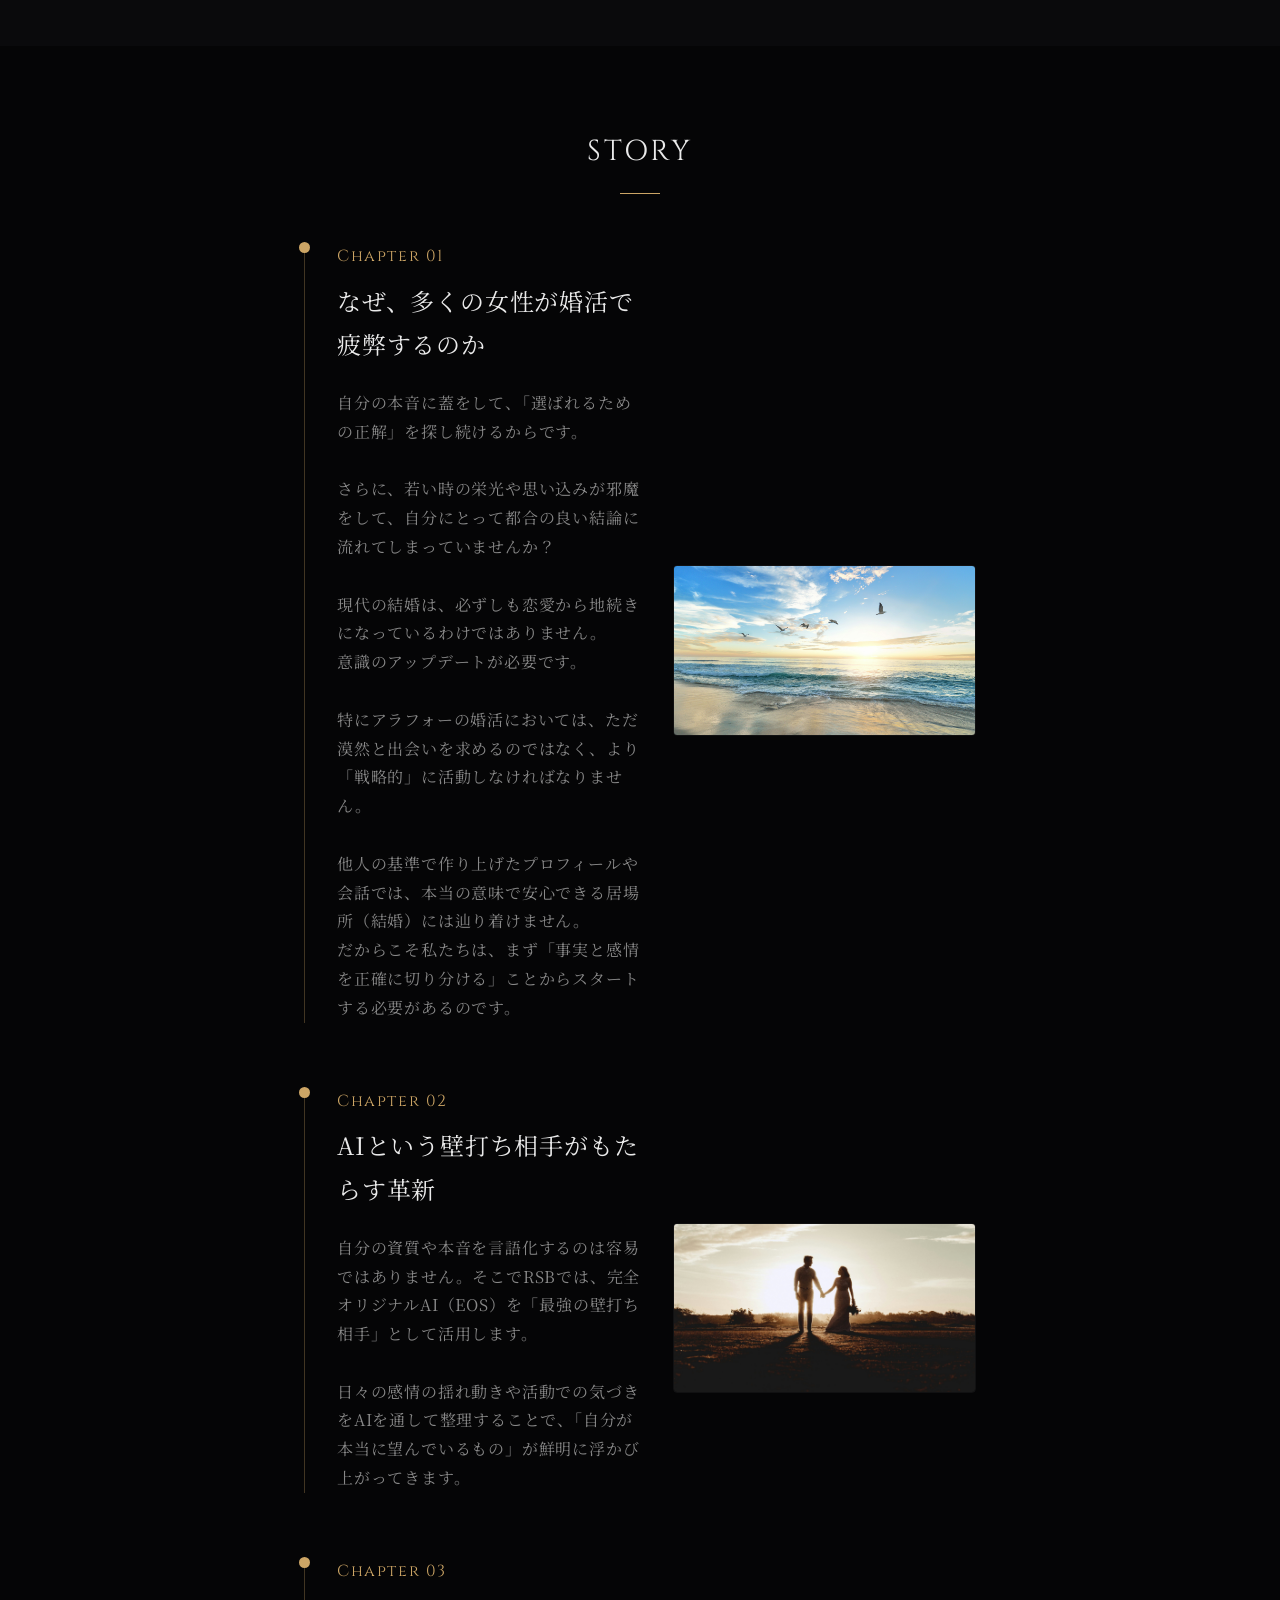
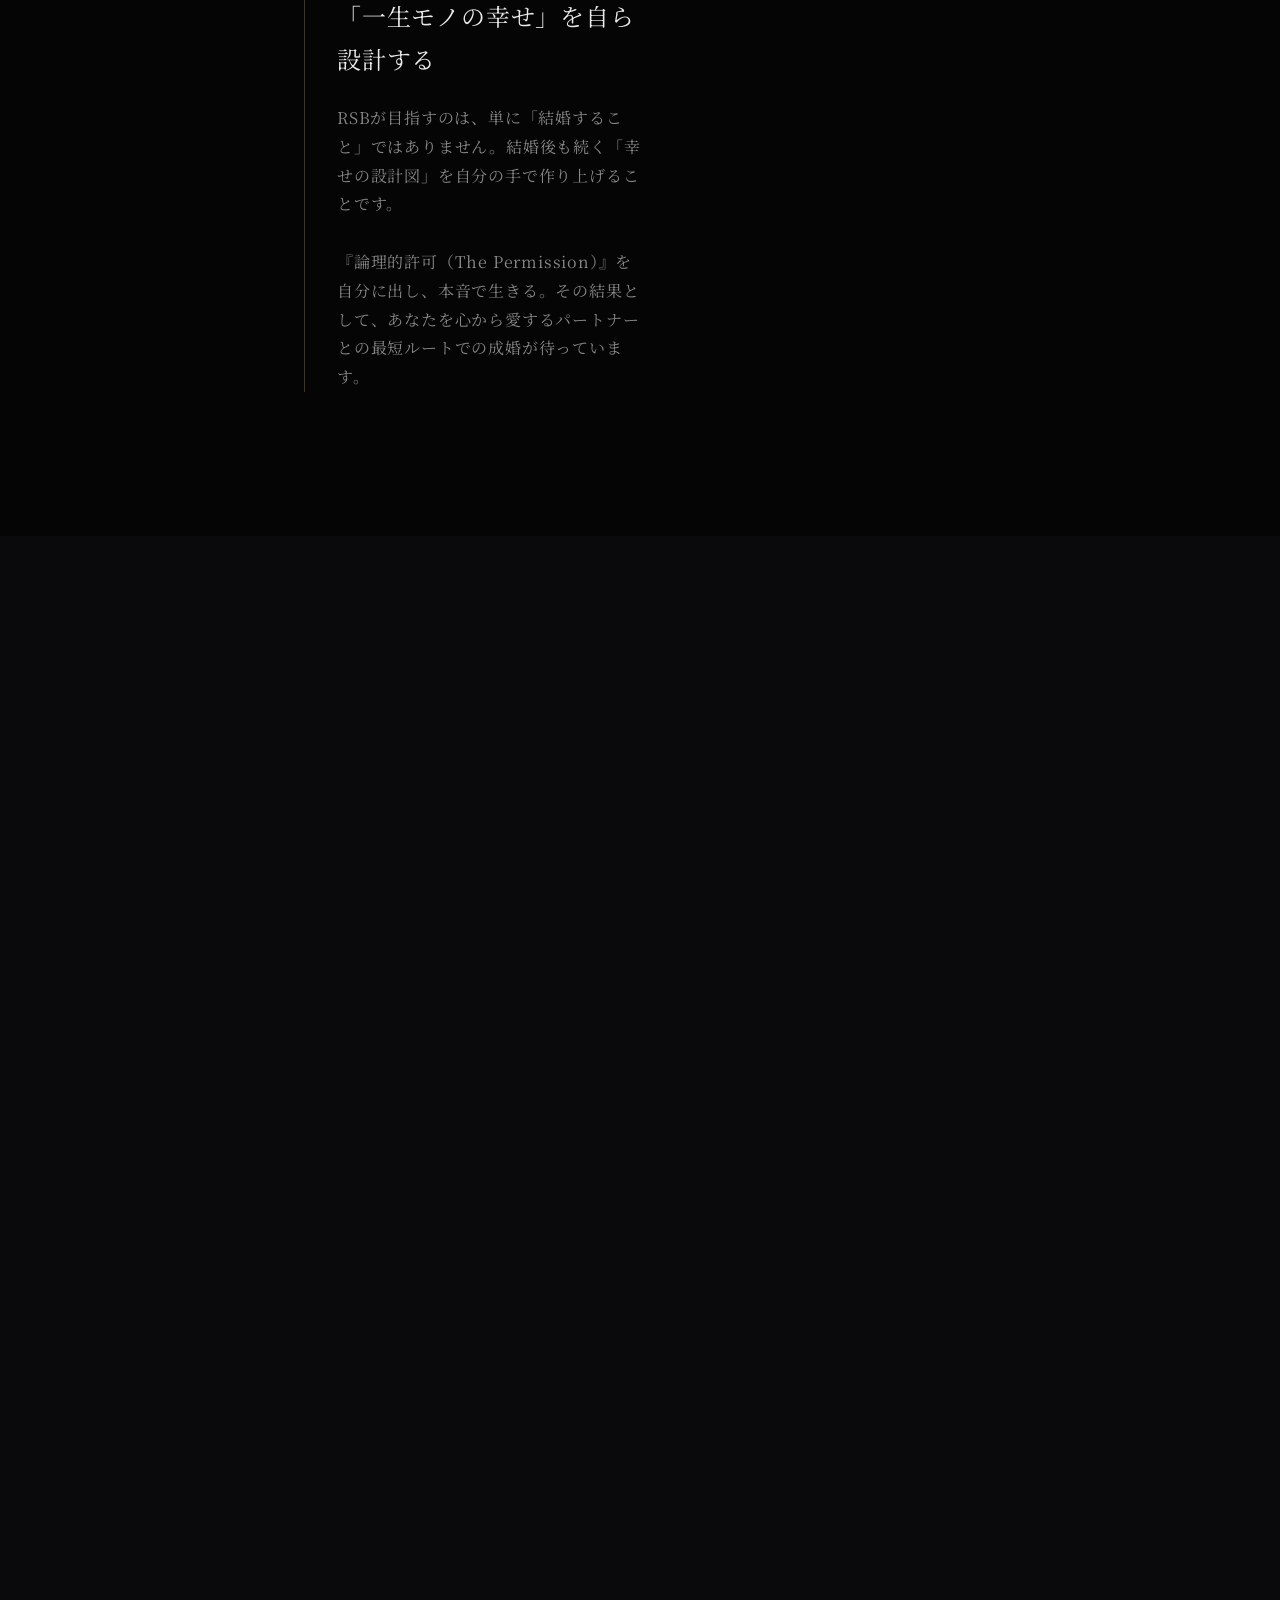
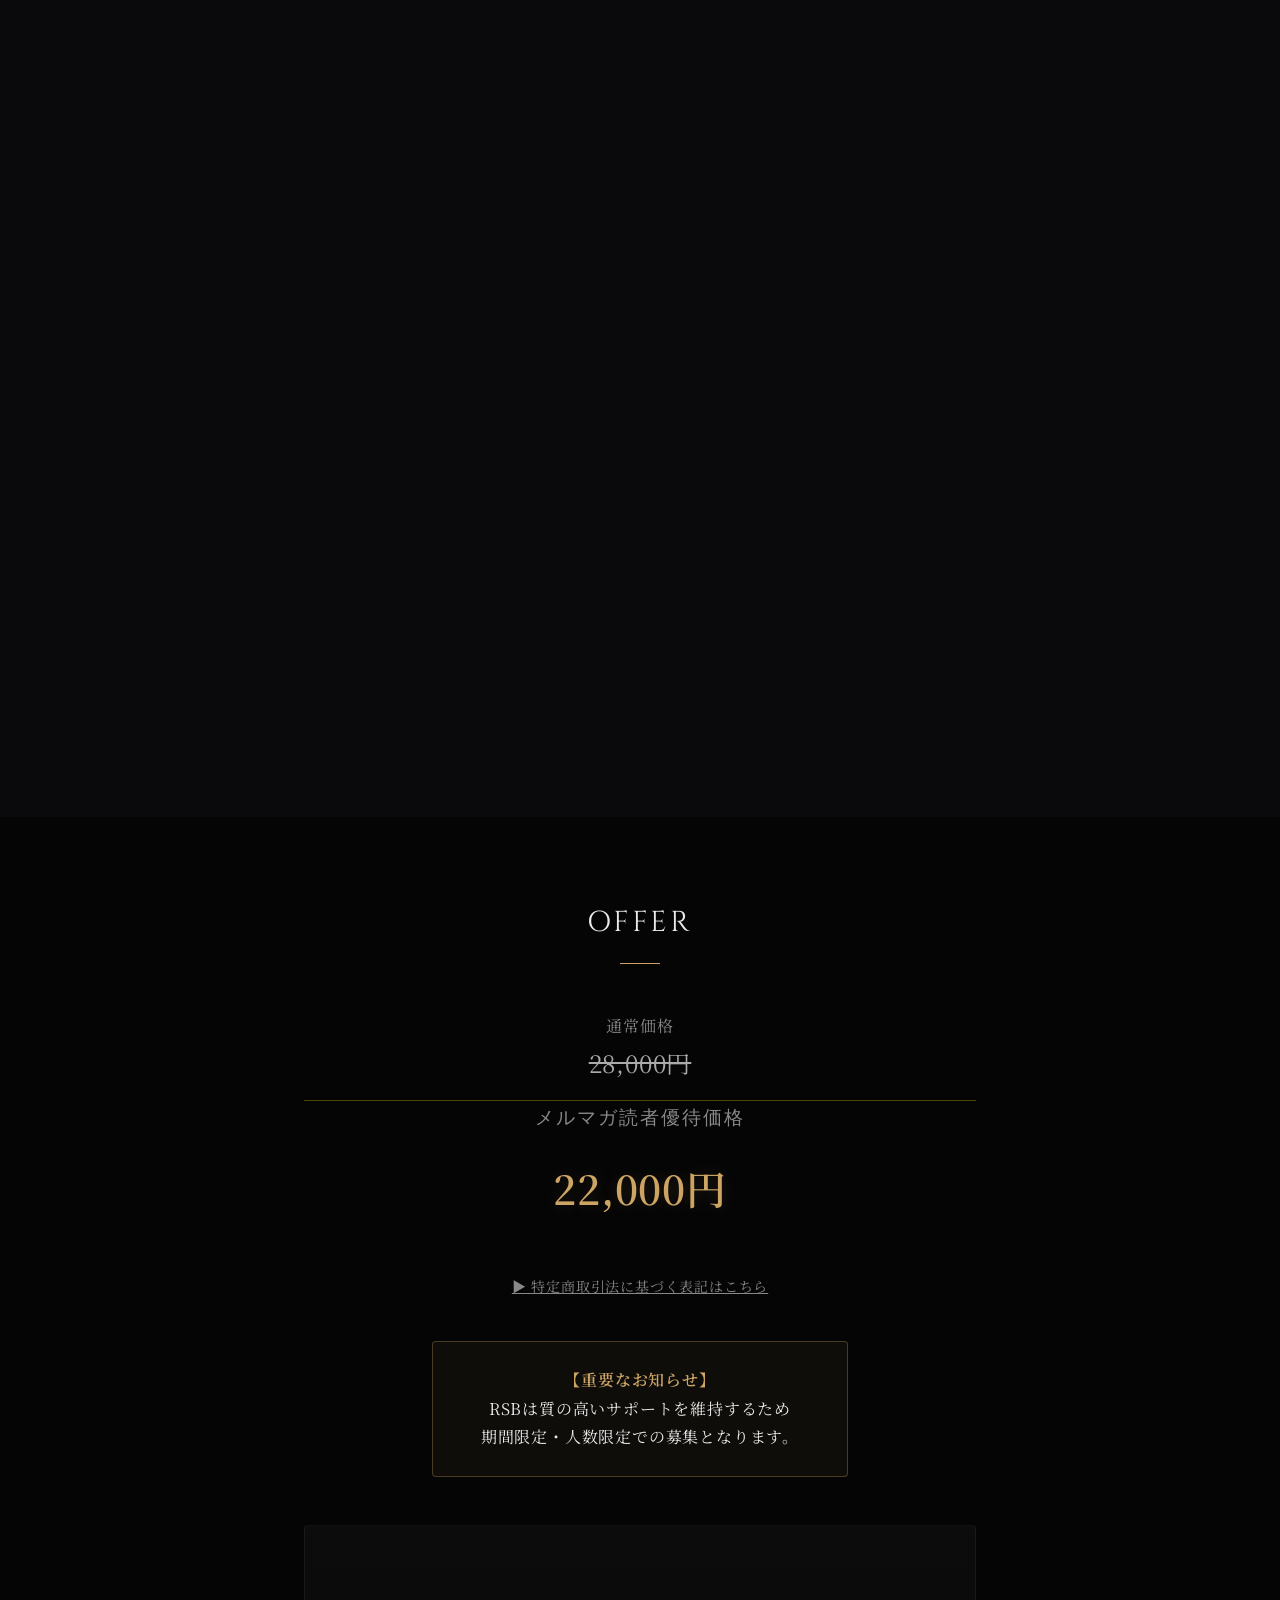
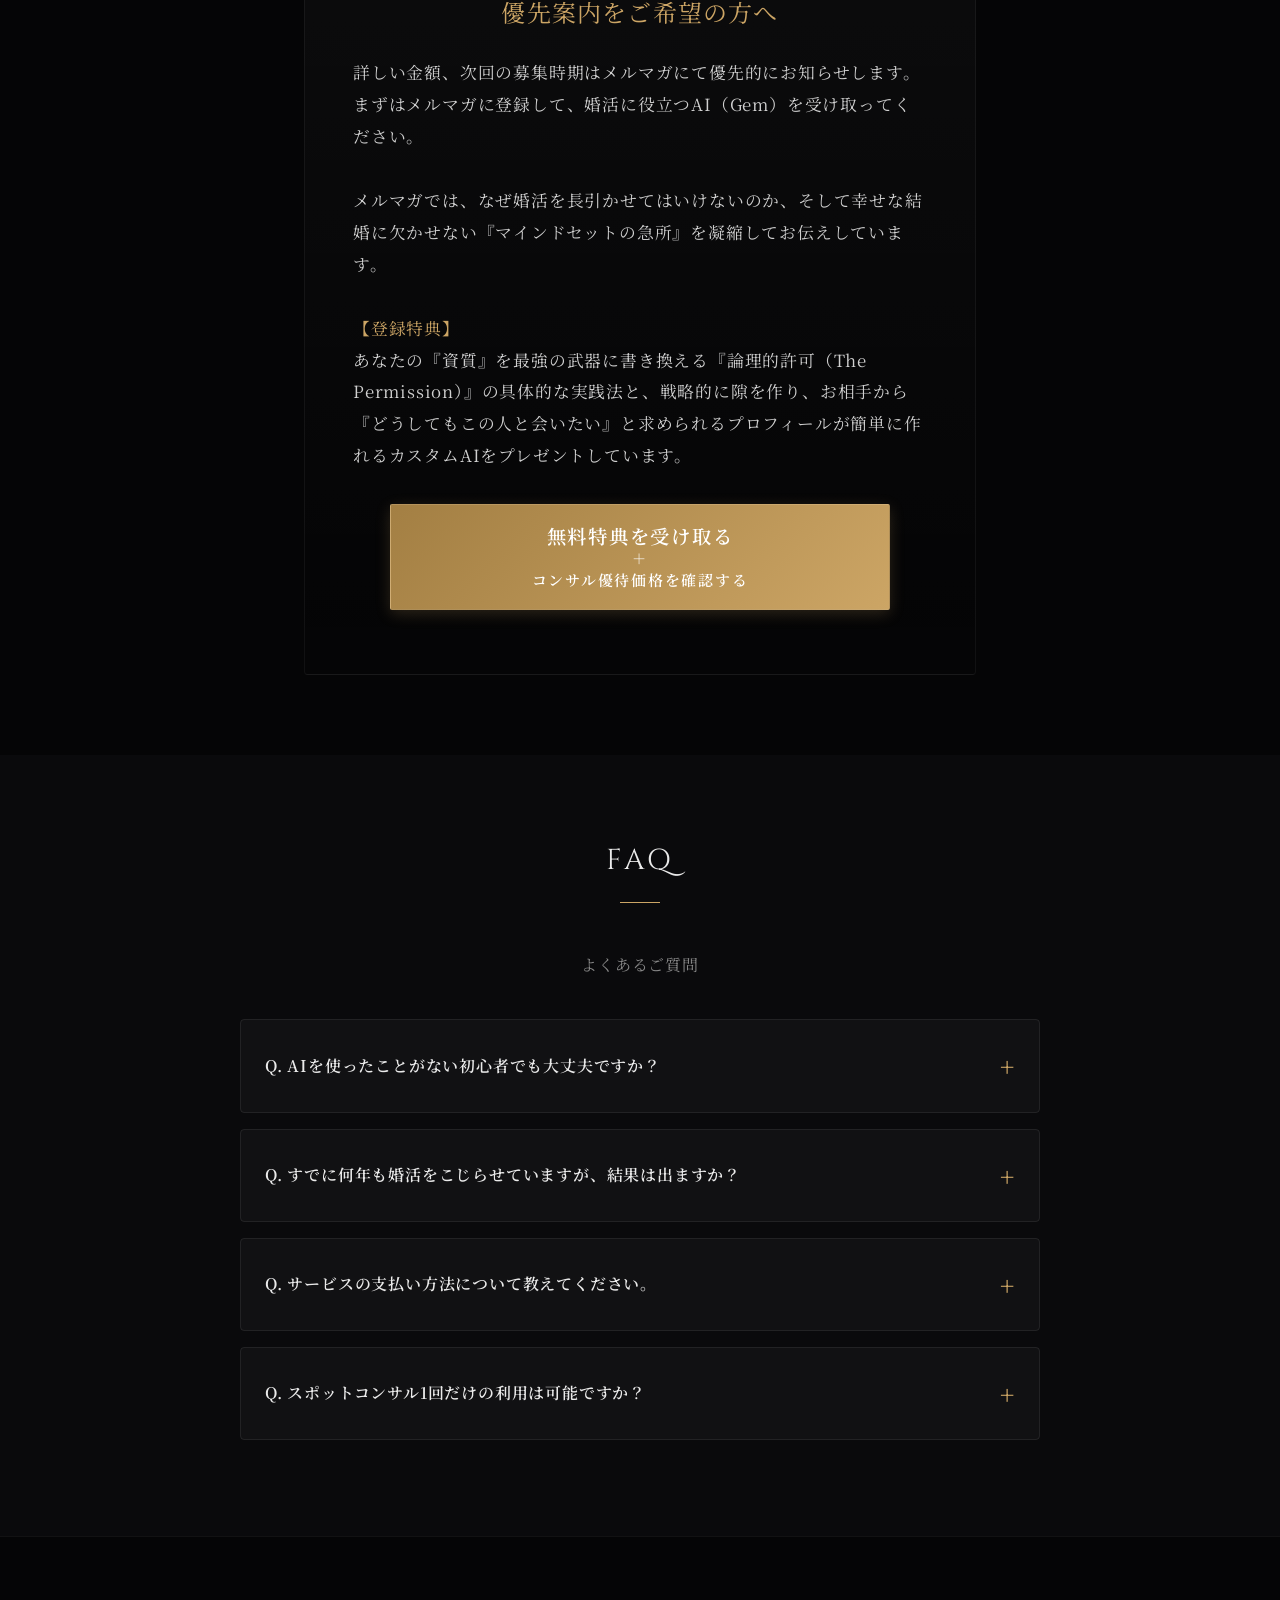
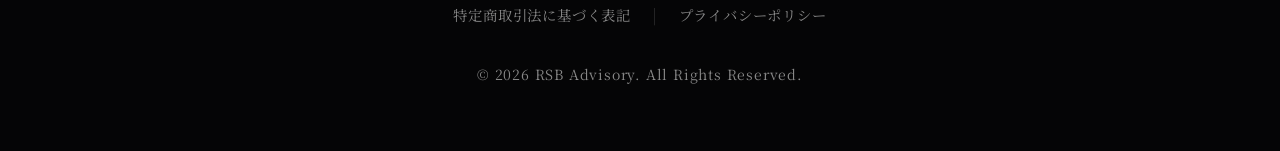
==== commit c99ef749: "20260410再修正" ====
--- a/08RSB LP/index.html
+++ b/08RSB LP/index.html
@@ -21,17 +21,20 @@
         <div class="container text-center">
             <p class="brand-subtitle">Rational Strategic Bridging</p>
             <h1 class="fv-catchphrase">
-                <span style="display: block; font-size: 0.55em; margin-bottom: 0.8rem; font-weight: normal; line-height: 1.5; color: #fff;">婚活が長引くほど、あなたは損をしています</span>
-                アラフォー婚活迷子を<br>最短で終わらせる<br>
-                <span class="highlight-gold">戦略的コンサルティング</span>
+                <span style="display: block; font-size: 0.4em; margin-bottom: 0.8rem; font-weight: normal; line-height: 1.6; color: #fff; letter-spacing: 0.05em;">婚活が長引くほど<br>あなたは損をしています</span>
+                <span style="display: inline-block; background-color: var(--color-gold); color: #000; padding: 0.3rem 0.8rem; margin-bottom: 0.8rem; font-size: 0.7em; font-weight: 600; border-radius: 2px;">アラフォー婚活を最短で終わらせる</span><br>
+                <span class="highlight-gold" style="font-size: 0.9em;">戦略的コンサルティング</span>
             </h1>
-            <p class="fv-subcatch">
-                RSB（Rational Strategic Bridging）とは、<br>
-                感情ではなく事実と戦略で婚活を終わらせる、<br>
-                夏緒オリジナルのコンサルティングメソッドです
+            <p class="fv-subcatch" style="line-height: 1.8;">
+                RSB<br>
+                <span style="font-size: 0.75em;">（Rational Strategic Bridging）とは</span><br>
+                感情ではなく事実と戦略で<br>
+                婚活を終わらせる、<br>
+                夏緒オリジナルの<br>
+                コンサルティングメソッドです
             </p>
         </div>
-        <div class="scroll-indicator">
+        <div class="scroll-indicator" style="bottom: 10px;">
             <p>SCROLL</p>
             <div class="line"></div>
         </div>
@@ -42,7 +45,7 @@
         <div class="container narrow">
             <h2 class="section-title">YOUR FUTURE</h2>
             <div class="text-center mb-10">
-                <p class="lead-text">半年後、あなたはどちらの未来を<br>手に入れたいですか？</p>
+                <p class="lead-text">半年後、<br>あなたはどちらの未来を<br>手に入れたいですか？</p>
             </div>
             
             <div class="paradigm-grid">
@@ -71,7 +74,7 @@
     <!-- Parallax 1 -->
     <div class="parallax-wrapper bg-future fade-in-scroll">
         <div class="parallax-content">
-            <h3 class="parallax-message">妥協の先にはない、<br>あなたが心から望む未来へ</h3>
+            <h3 class="parallax-message" style="font-size: clamp(1.2rem, 4.5vw, 2.2rem);">妥協の先にはない、<br>あなたが心から望む未来へ</h3>
             <p class="parallax-sub">The future you truly desire</p>
         </div>
     </div>
@@ -241,9 +244,9 @@
                         <div class="method-letter">01</div>
                         <h4 style="font-size: 0.9rem; color: var(--color-gold); margin-bottom: 0.2rem;">【まず試したい方へ】</h4>
                         <h4 style="margin-bottom: 0.2rem;">ナツオコンサル</h4>
-                        <p class="method-jp mb-4" style="margin-top: 0;">60分ZOOMスポットコンサルティング</p>
+                        <p class="method-jp mb-4" style="margin-top: 0;">60分ZOOMスポット<br>コンサルティング</p>
                         <div class="text-sm text-gray" style="text-align: left; margin: 0 auto; display: inline-block; line-height: 1.6;">
-                            事前アンケートをもとに、あなたの婚活が止まっている本当の理由を特定。今すぐやめるべきこと、次にとるべき行動を60分で整理します。継続プログラムへの入口として、また単発で現状を把握したい方にも最適なプランです。
+                            事前アンケートをもとに、あなたの婚活が止まっている本当の理由を特定。今すぐやめるべきこと、次にとるべき行動を60分で整理します。<br>継続プログラムへの入口として、また単発で現状を把握したい方にも最適なプランです。
                         </div>
                     </div>
                 </a>
@@ -344,7 +347,7 @@
                     <span class="gold-text">【登録特典】</span><br>
                     あなたの『資質』を最強の武器に書き換える『論理的許可（The Permission）』の具体的な実践法と、戦略的に隙を作り、お相手から『どうしてもこの人と会いたい』と求められるプロフィールが簡単に作れるカスタムAIをプレゼントしています。
                 </p>
-                <a href="https://rsb90.jp/p/r/1EXuZC2L" target="_blank" rel="noopener noreferrer" class="btn-primary btn-large mt-8" style="padding-left: 1.5rem; padding-right: 1.5rem; line-height: 1.4;">無料特典を受け取る＋コンサル優待価格を確認する</a>
+                <a href="https://rsb90.jp/p/r/1EXuZC2L" target="_blank" rel="noopener noreferrer" class="btn-primary btn-large mt-8" style="padding: 1rem 1.5rem; line-height: 1.6; text-align: center;"><span style="font-size: 1.1em;">無料特典を受け取る</span><b style="font-weight: normal; font-size: 0.8em; margin: -5px 0; display: block;">＋</b><span style="font-size: 0.85em;">コンサル優待価格を確認する</span></a>
             </div>
         </div>
     </section>
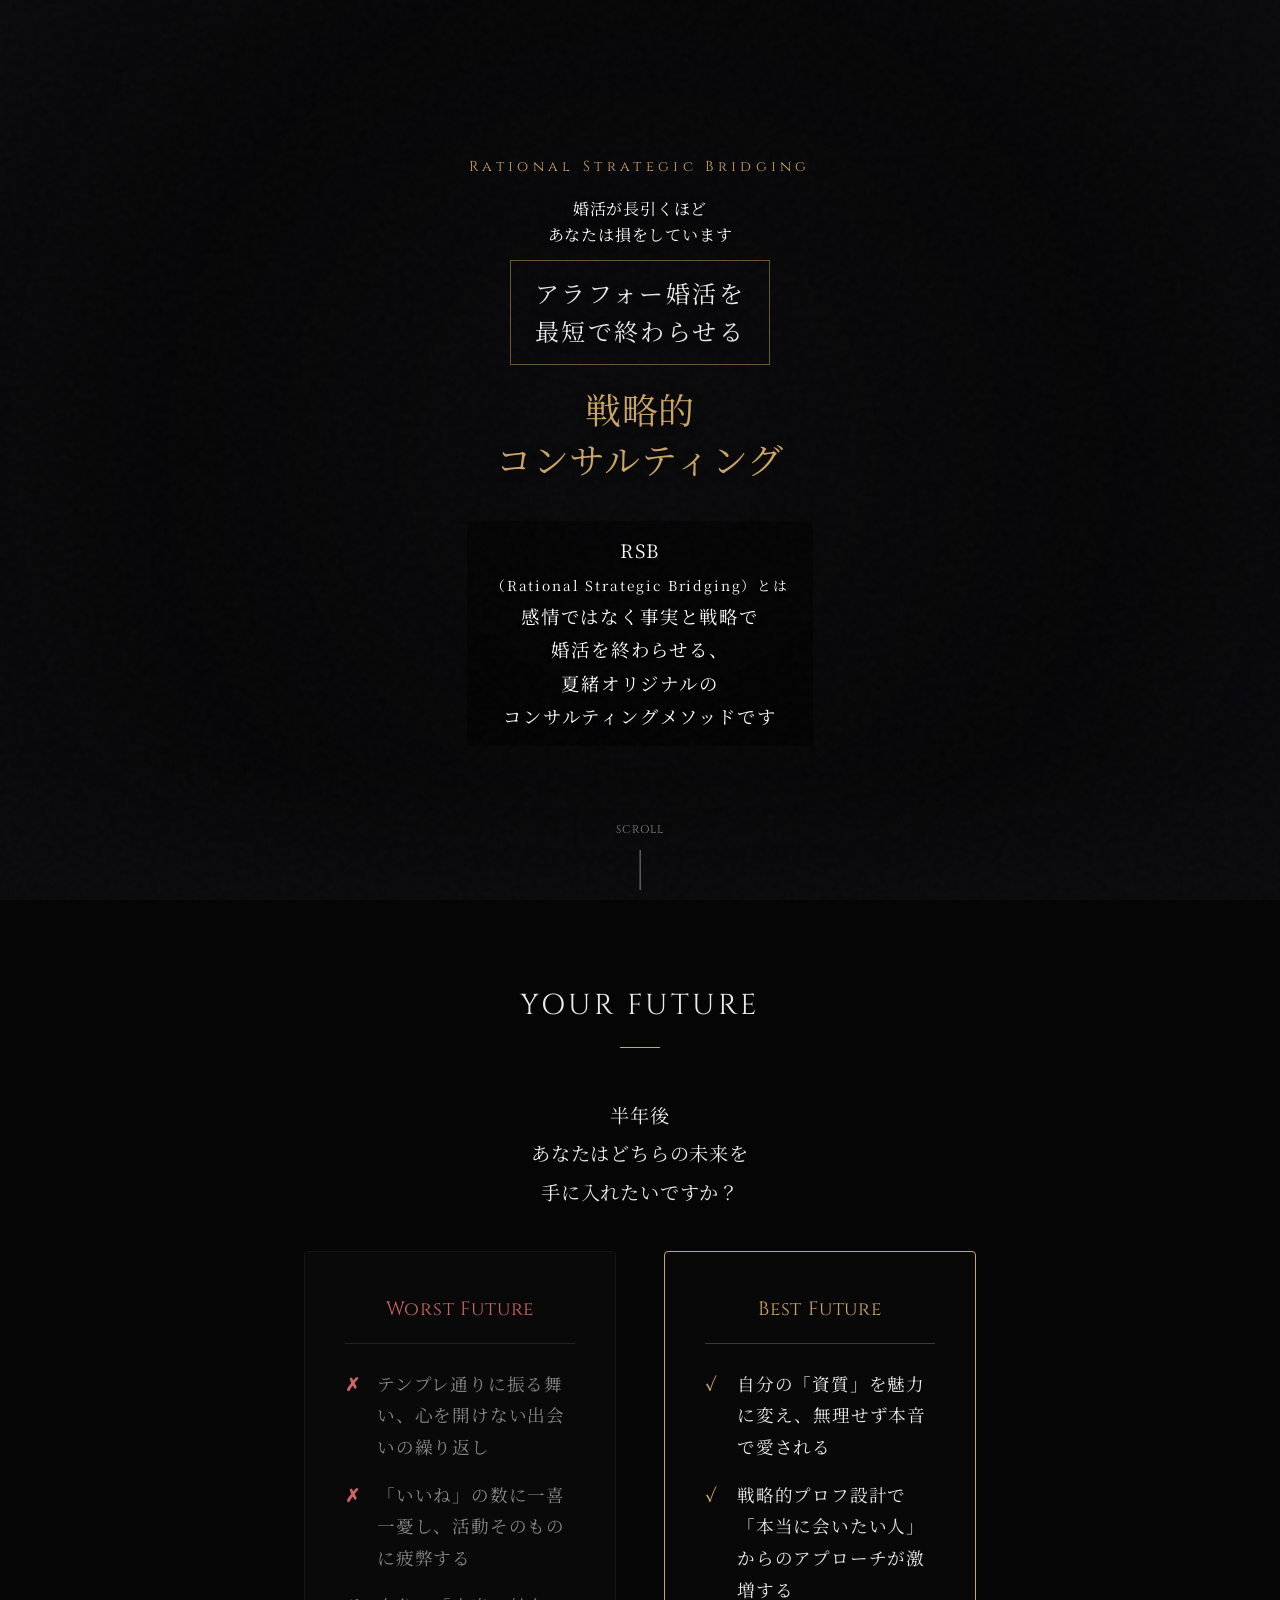
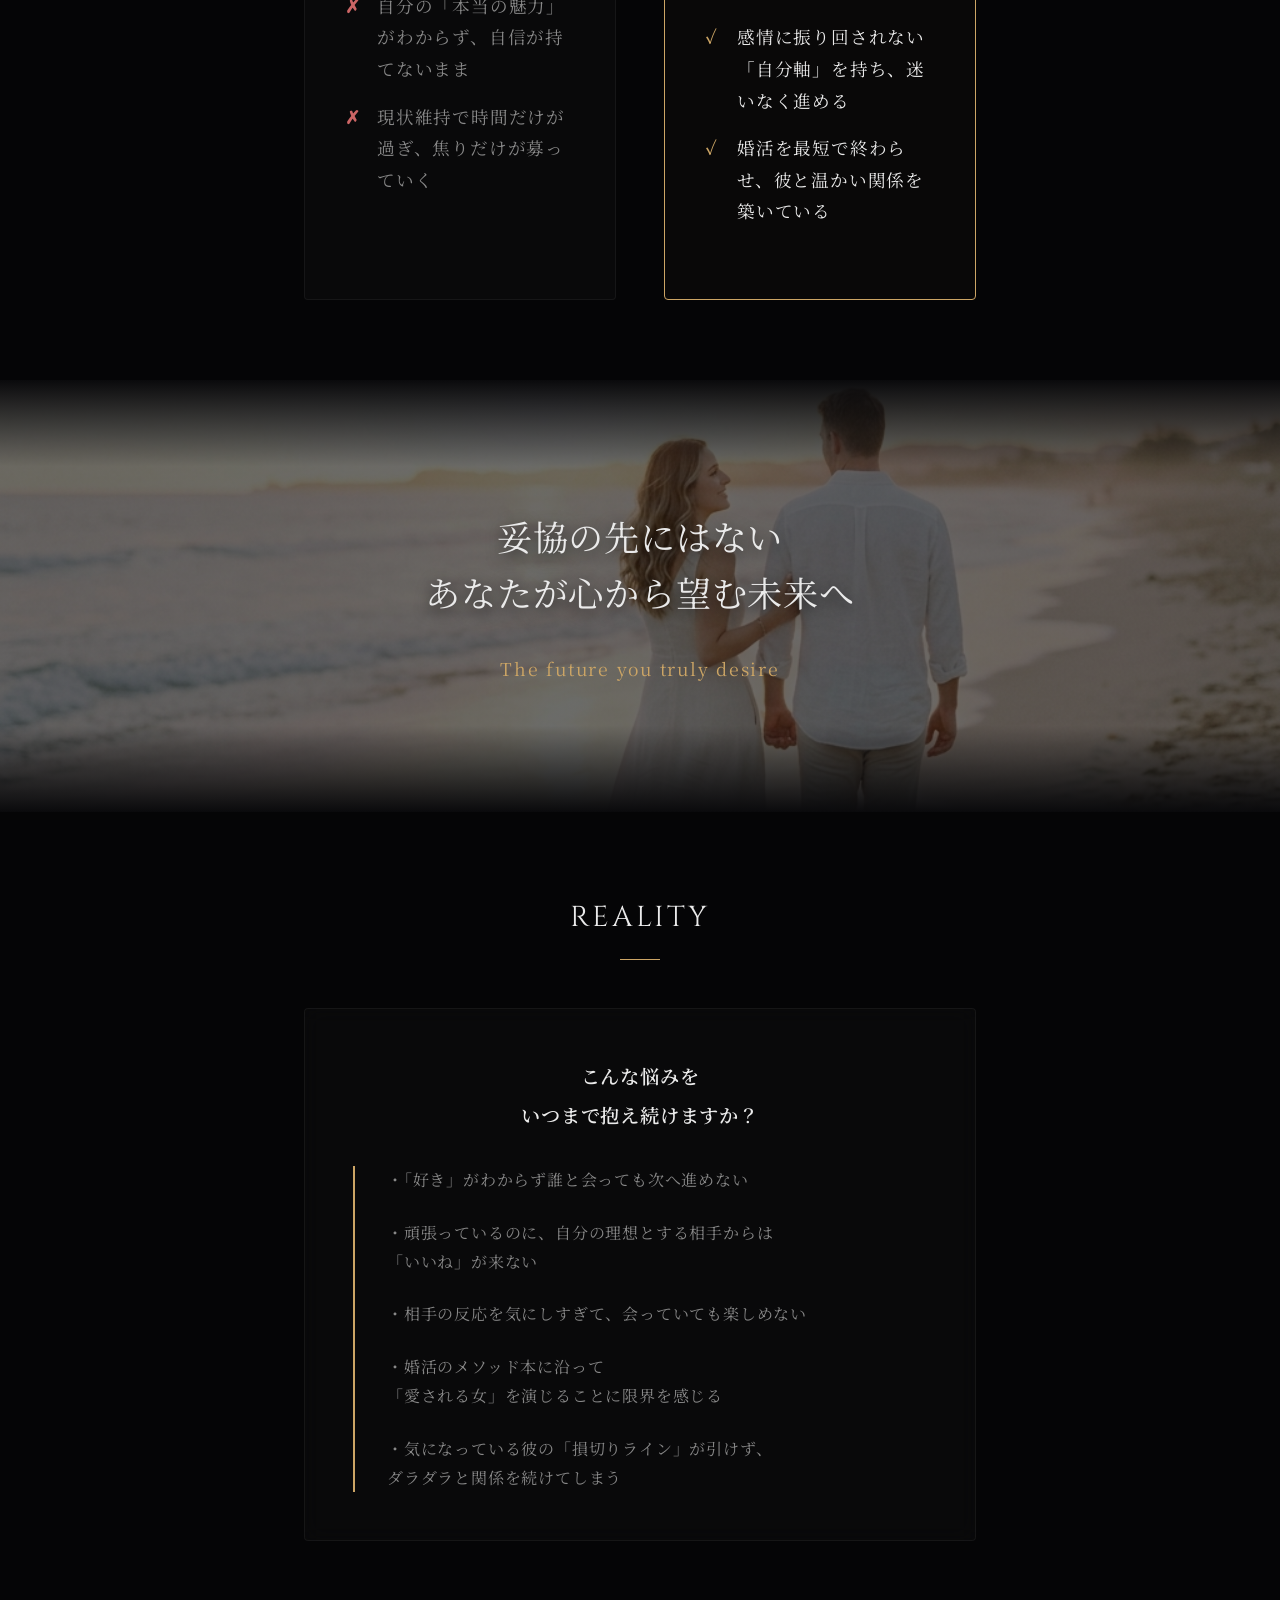
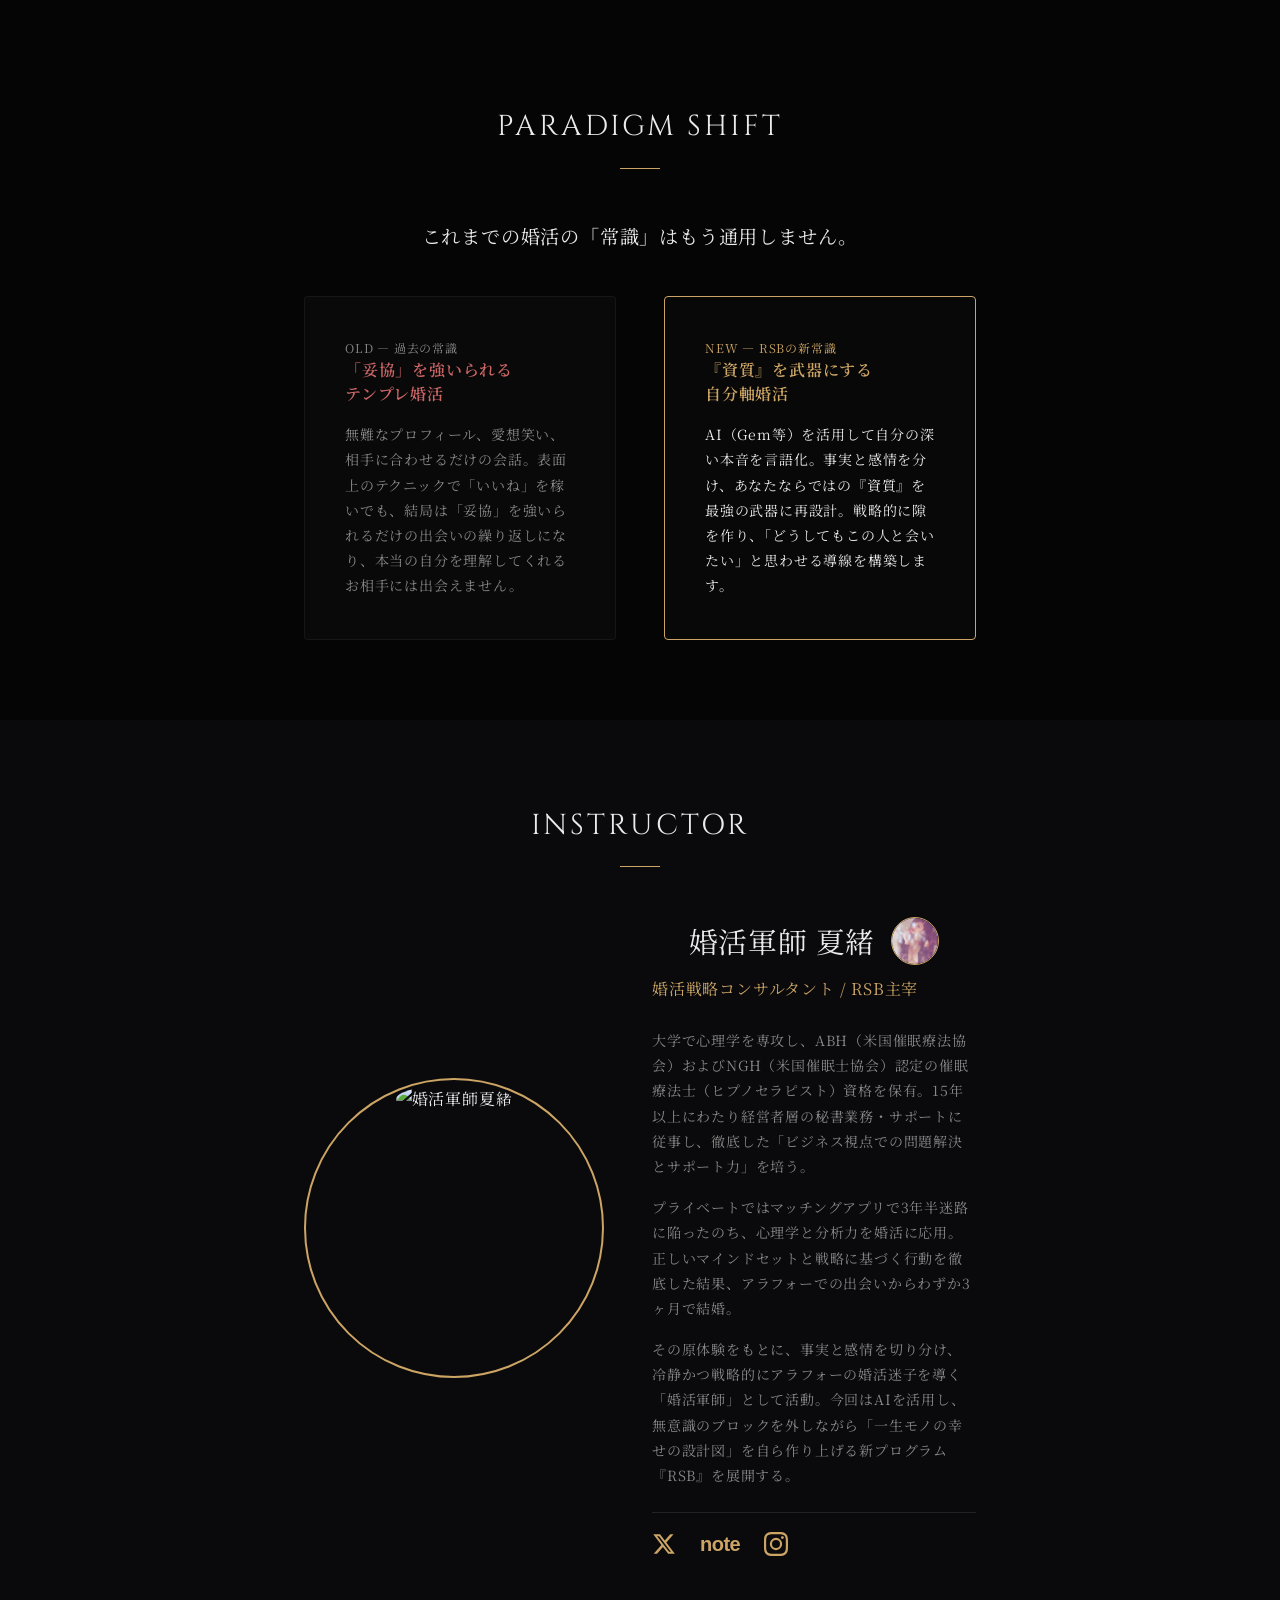
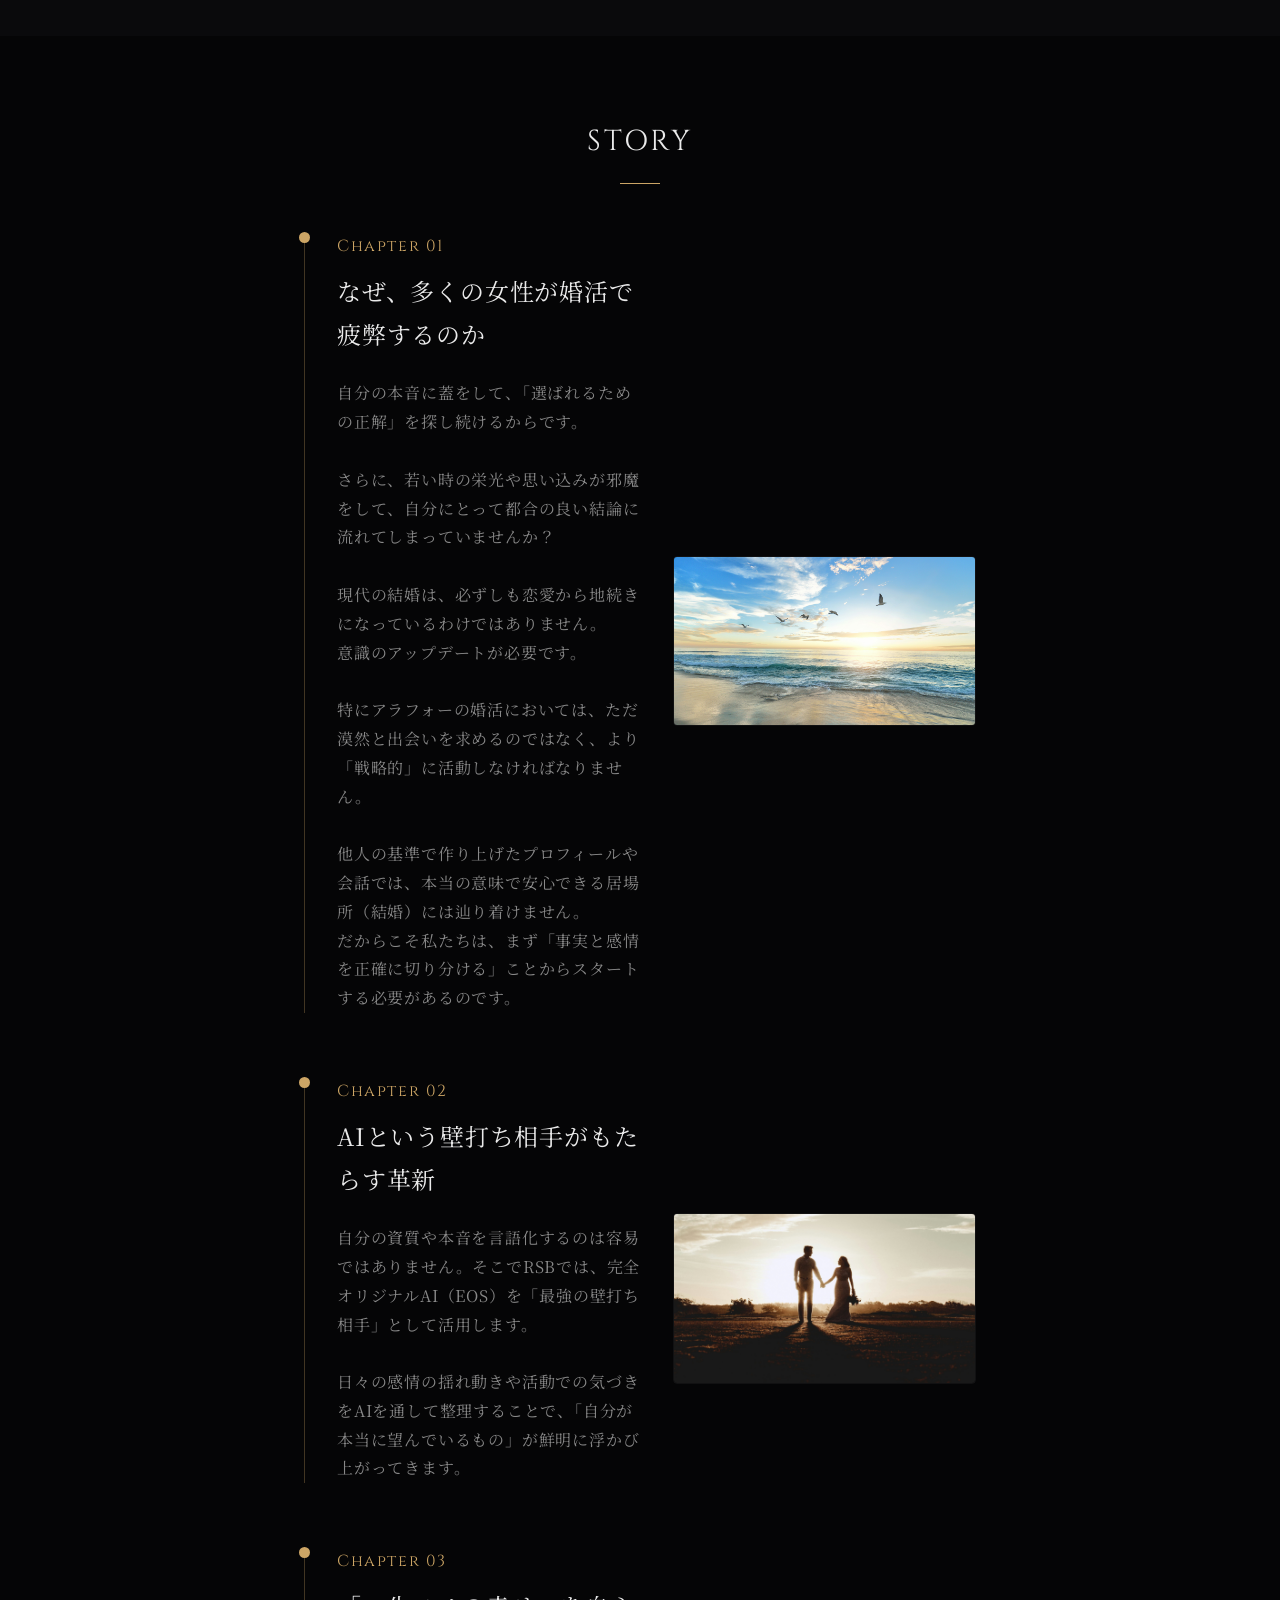
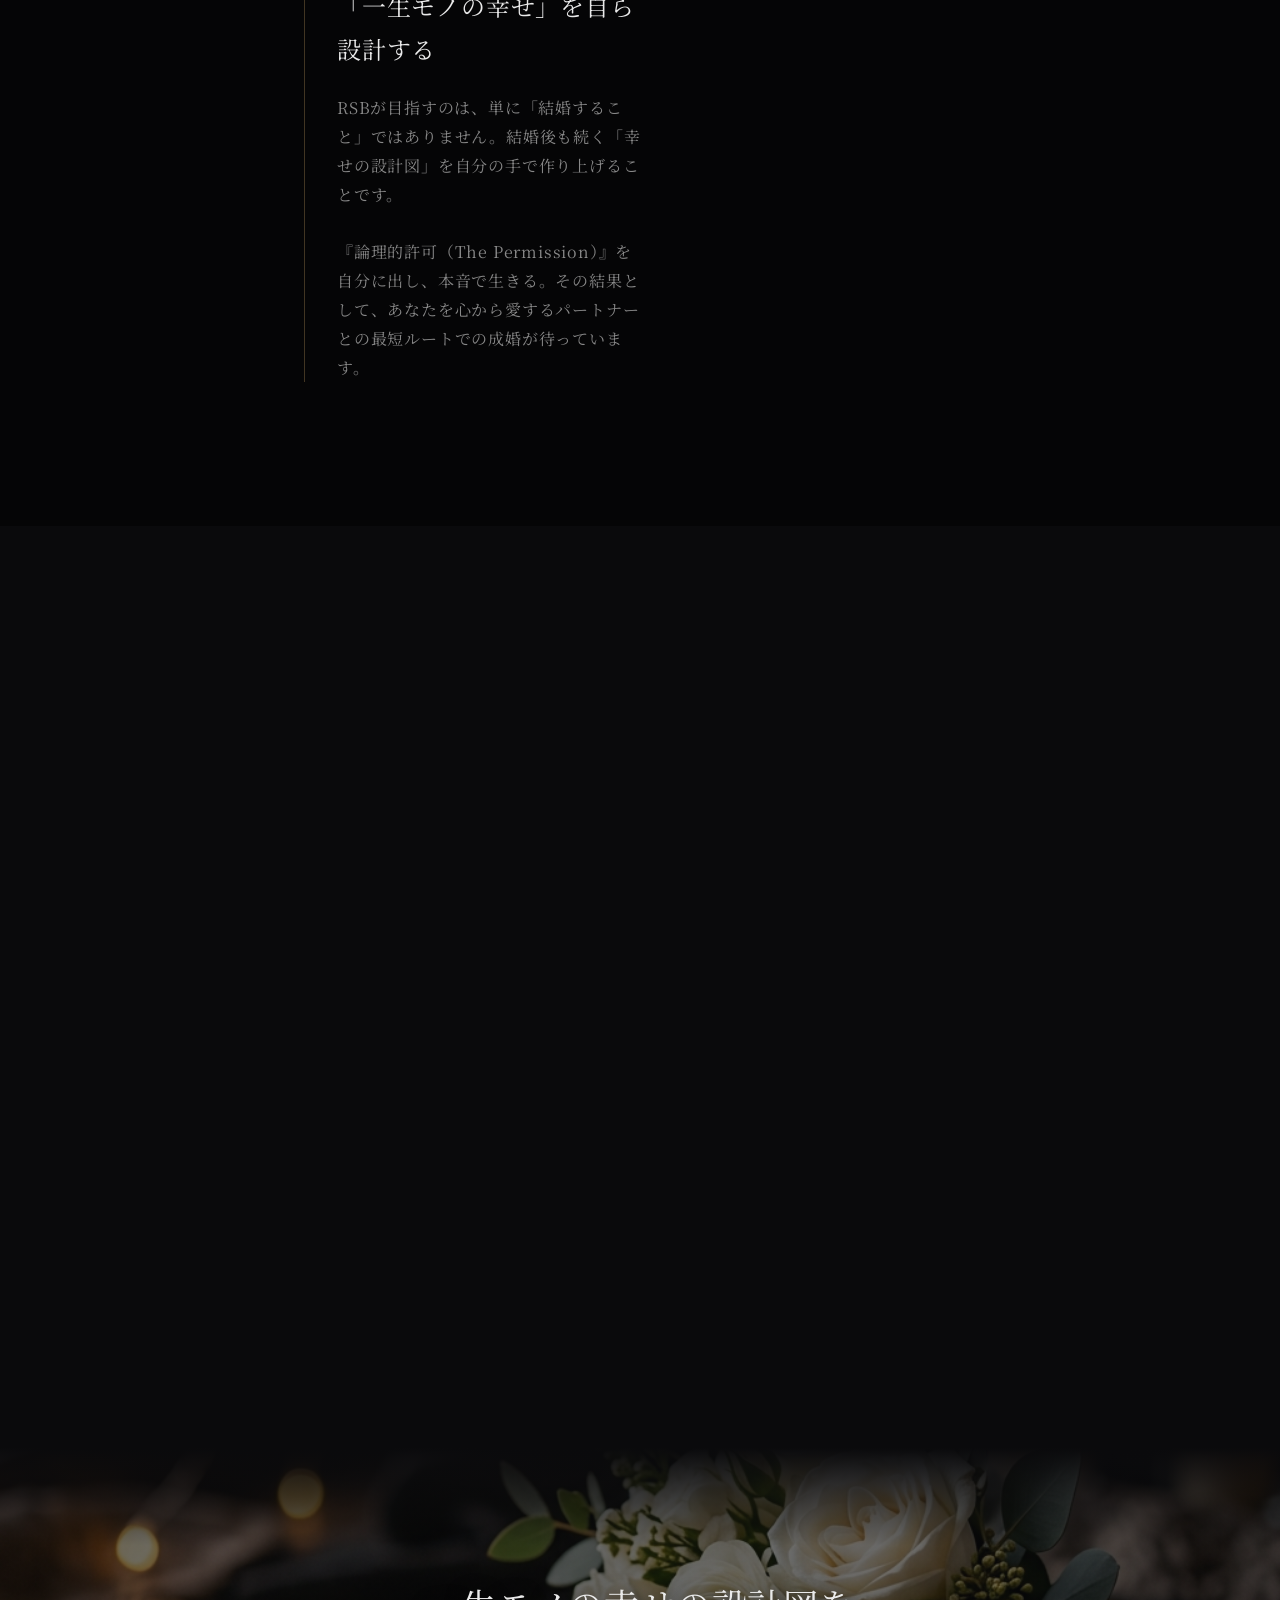
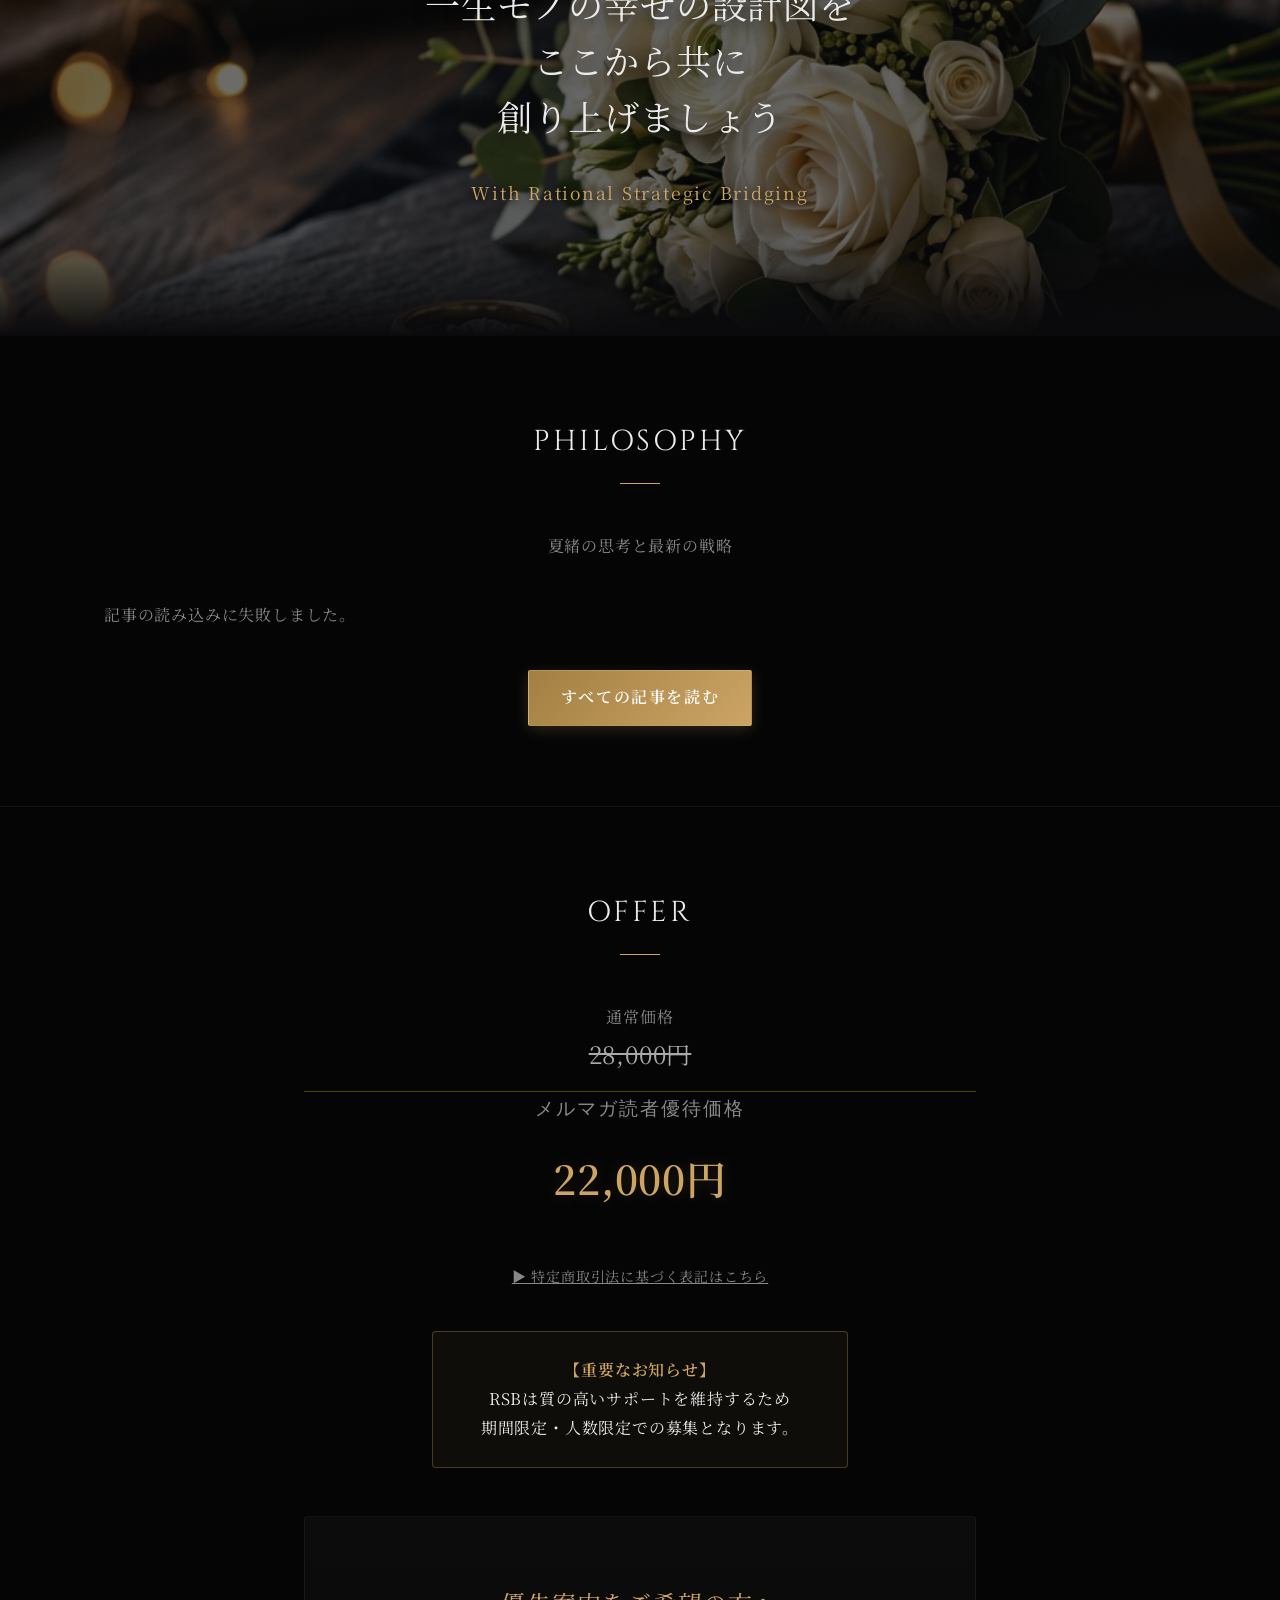
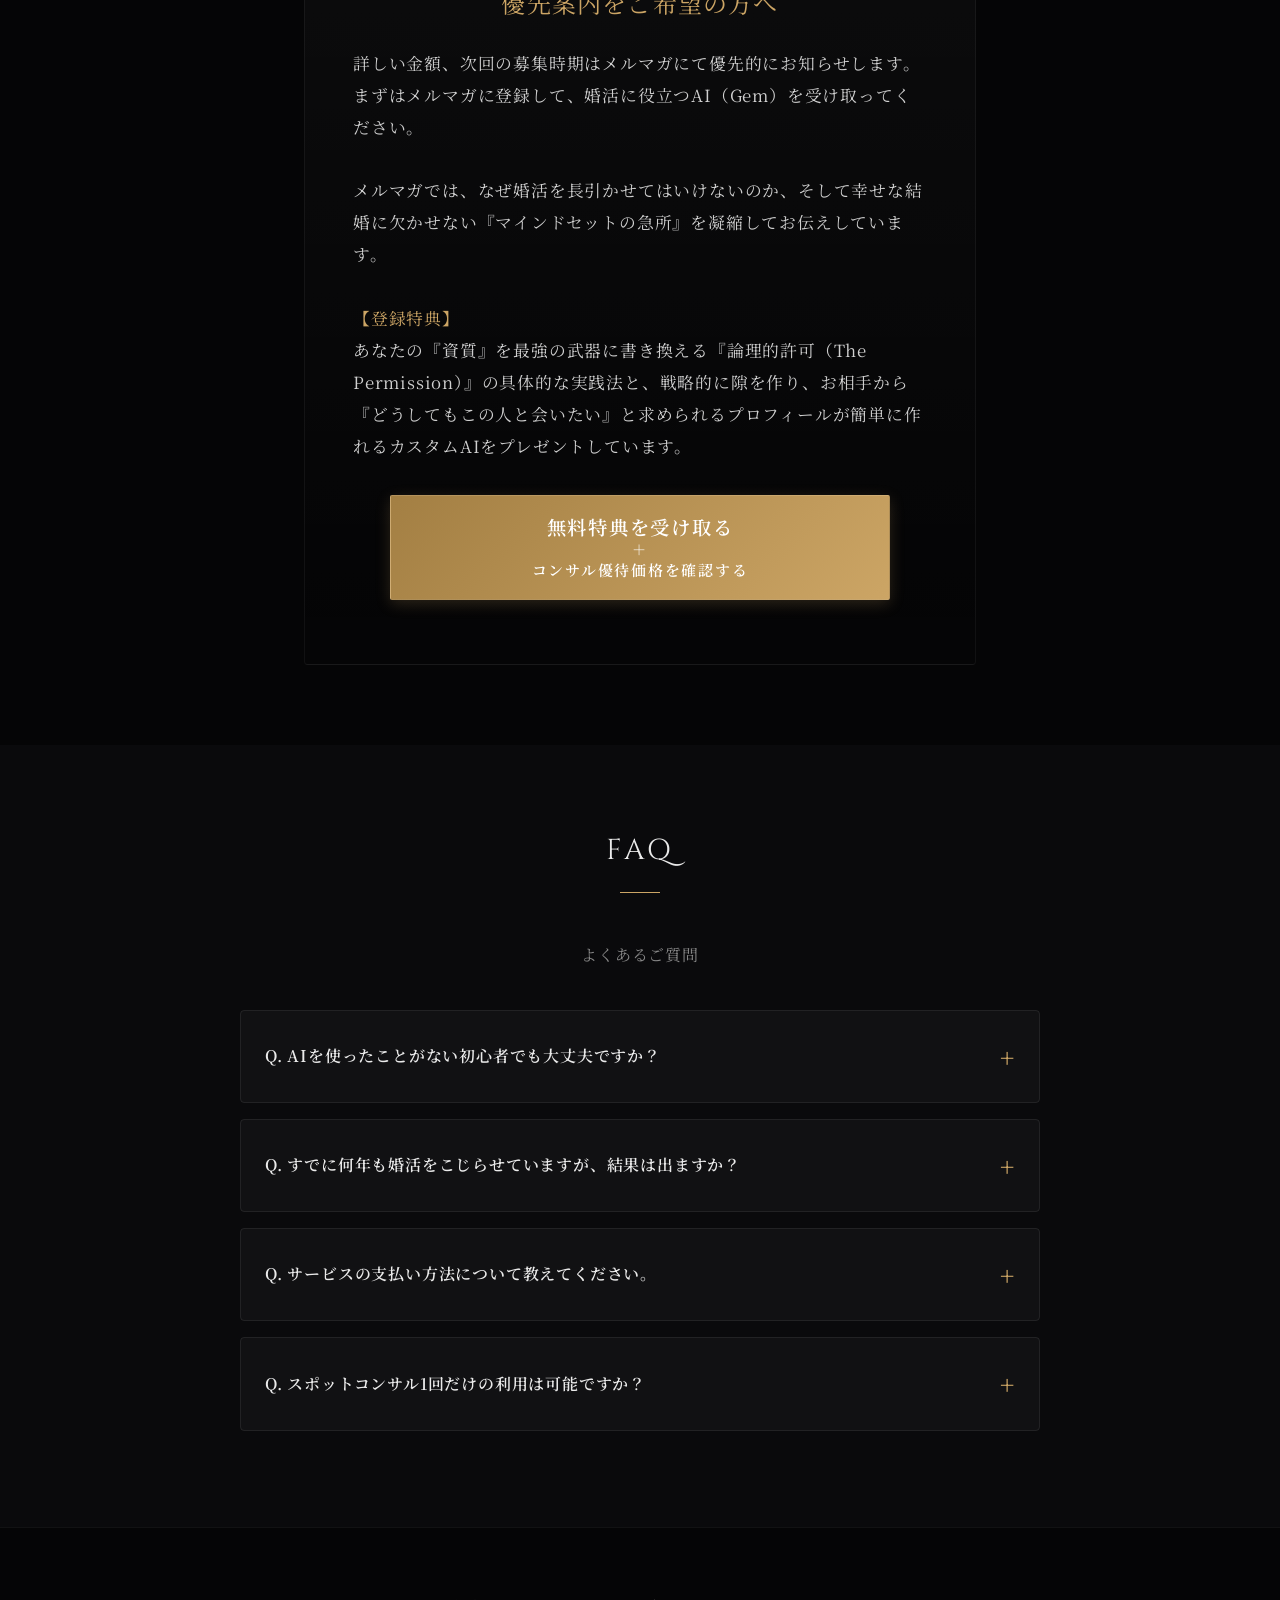
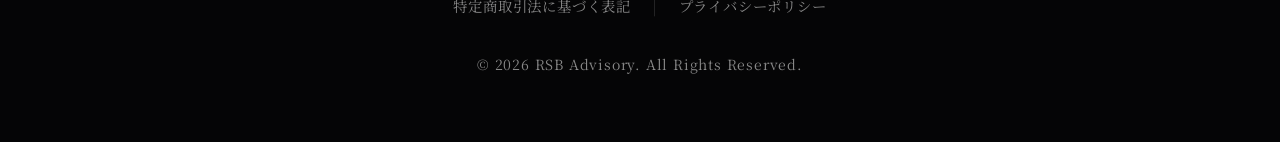
==== commit 6b90efc7: "20260410修正②" ====
--- a/08RSB LP/index.html
+++ b/08RSB LP/index.html
@@ -22,8 +22,8 @@
             <p class="brand-subtitle">Rational Strategic Bridging</p>
             <h1 class="fv-catchphrase">
                 <span style="display: block; font-size: 0.4em; margin-bottom: 0.8rem; font-weight: normal; line-height: 1.6; color: #fff; letter-spacing: 0.05em;">婚活が長引くほど<br>あなたは損をしています</span>
-                <span style="display: inline-block; background-color: var(--color-gold); color: #000; padding: 0.3rem 0.8rem; margin-bottom: 0.8rem; font-size: 0.7em; font-weight: 600; border-radius: 2px;">アラフォー婚活を最短で終わらせる</span><br>
-                <span class="highlight-gold" style="font-size: 0.9em;">戦略的コンサルティング</span>
+                <span style="display: inline-block; border: 1px solid rgba(204,165,101,0.5); padding: 0.8rem 1.5rem; margin-bottom: 1.2rem; font-size: 0.6em; font-weight: normal; letter-spacing: 0.1em; color: var(--color-text);">アラフォー婚活を<br>最短で終わらせる</span><br>
+                <span class="highlight-gold" style="font-size: 0.9em; line-height: 1.4; display: inline-block;">戦略的<br>コンサルティング</span>
             </h1>
             <p class="fv-subcatch" style="line-height: 1.8;">
                 RSB<br>
@@ -45,7 +45,7 @@
         <div class="container narrow">
             <h2 class="section-title">YOUR FUTURE</h2>
             <div class="text-center mb-10">
-                <p class="lead-text">半年後、<br>あなたはどちらの未来を<br>手に入れたいですか？</p>
+                <p class="lead-text">半年後<br>あなたはどちらの未来を<br>手に入れたいですか？</p>
             </div>
             
             <div class="paradigm-grid">
@@ -74,7 +74,7 @@
     <!-- Parallax 1 -->
     <div class="parallax-wrapper bg-future fade-in-scroll">
         <div class="parallax-content">
-            <h3 class="parallax-message" style="font-size: clamp(1.2rem, 4.5vw, 2.2rem);">妥協の先にはない、<br>あなたが心から望む未来へ</h3>
+            <h3 class="parallax-message" style="font-size: clamp(1.2rem, 4.5vw, 2.2rem);">妥協の先にはない<br>あなたが心から望む未来へ</h3>
             <p class="parallax-sub">The future you truly desire</p>
         </div>
     </div>
@@ -102,19 +102,19 @@
     <section class="py-20 fade-in-scroll bg-darker">
         <div class="container narrow text-center">
             <h2 class="section-title">PARADIGM SHIFT</h2>
-            <p class="lead-text mb-10">これまでの婚活の「常識」は、もう通用しません。</p>
+            <p class="lead-text mb-10">これまでの婚活の「常識」はもう通用しません。</p>
 
             <div class="paradigm-grid text-left">
                 <div class="paradigm-box">
                     <p class="text-xs text-gray mb-2">OLD — 過去の常識</p>
-                    <h4 class="mb-4 font-bold" style="color:#cc6565;">「妥協」を強いられるテンプレ婚活</h4>
+                    <h4 class="mb-4 font-bold" style="color:#cc6565; line-height: 1.5;">「妥協」を強いられる<br>テンプレ婚活</h4>
                     <p class="text-gray text-sm">
                         無難なプロフィール、愛想笑い、相手に合わせるだけの会話。表面上のテクニックで「いいね」を稼いでも、結局は「妥協」を強いられるだけの出会いの繰り返しになり、本当の自分を理解してくれるお相手には出会えません。
                     </p>
                 </div>
                 <div class="paradigm-box new">
                     <p class="text-xs text-gold mb-2">NEW — RSBの新常識</p>
-                    <h4 class="mb-4 font-bold gold-text">『資質』を武器にする自分軸婚活</h4>
+                    <h4 class="mb-4 font-bold gold-text" style="line-height: 1.5;">『資質』を武器にする<br>自分軸婚活</h4>
                     <p class="text-sm">
                         AI（Gem等）を活用して自分の深い本音を言語化。事実と感情を分け、あなたならではの『資質』を最強の武器に再設計。戦略的に隙を作り、「どうしてもこの人と会いたい」と思わせる導線を構築します。
                     </p>
@@ -286,8 +286,8 @@
     <!-- Parallax 2 (natsuo2) エモーショナル演出 -->
     <div class="parallax-wrapper bg-natsuo2 fade-in-scroll">
         <div class="parallax-content">
-            <h3 class="parallax-message" style="color:#eaeaea; text-shadow: 0 4px 20px rgba(0,0,0,0.9);">
-                一生モノの幸せの設計図を<br>ここから共に<br>創り上げましょう
+            <h3 class="parallax-message" style="color:#eaeaea; text-shadow: 0 4px 20px rgba(0,0,0,0.9); font-size: clamp(1.1rem, 4.2vw, 2.2rem);">
+                <span style="display: inline-block;">一生モノの幸せの設計図を</span><br>ここから共に<br>創り上げましょう
             </h3>
             <p class="parallax-sub" style="text-shadow: 0 2px 10px rgba(0,0,0,1);">With Rational Strategic Bridging</p>
         </div>
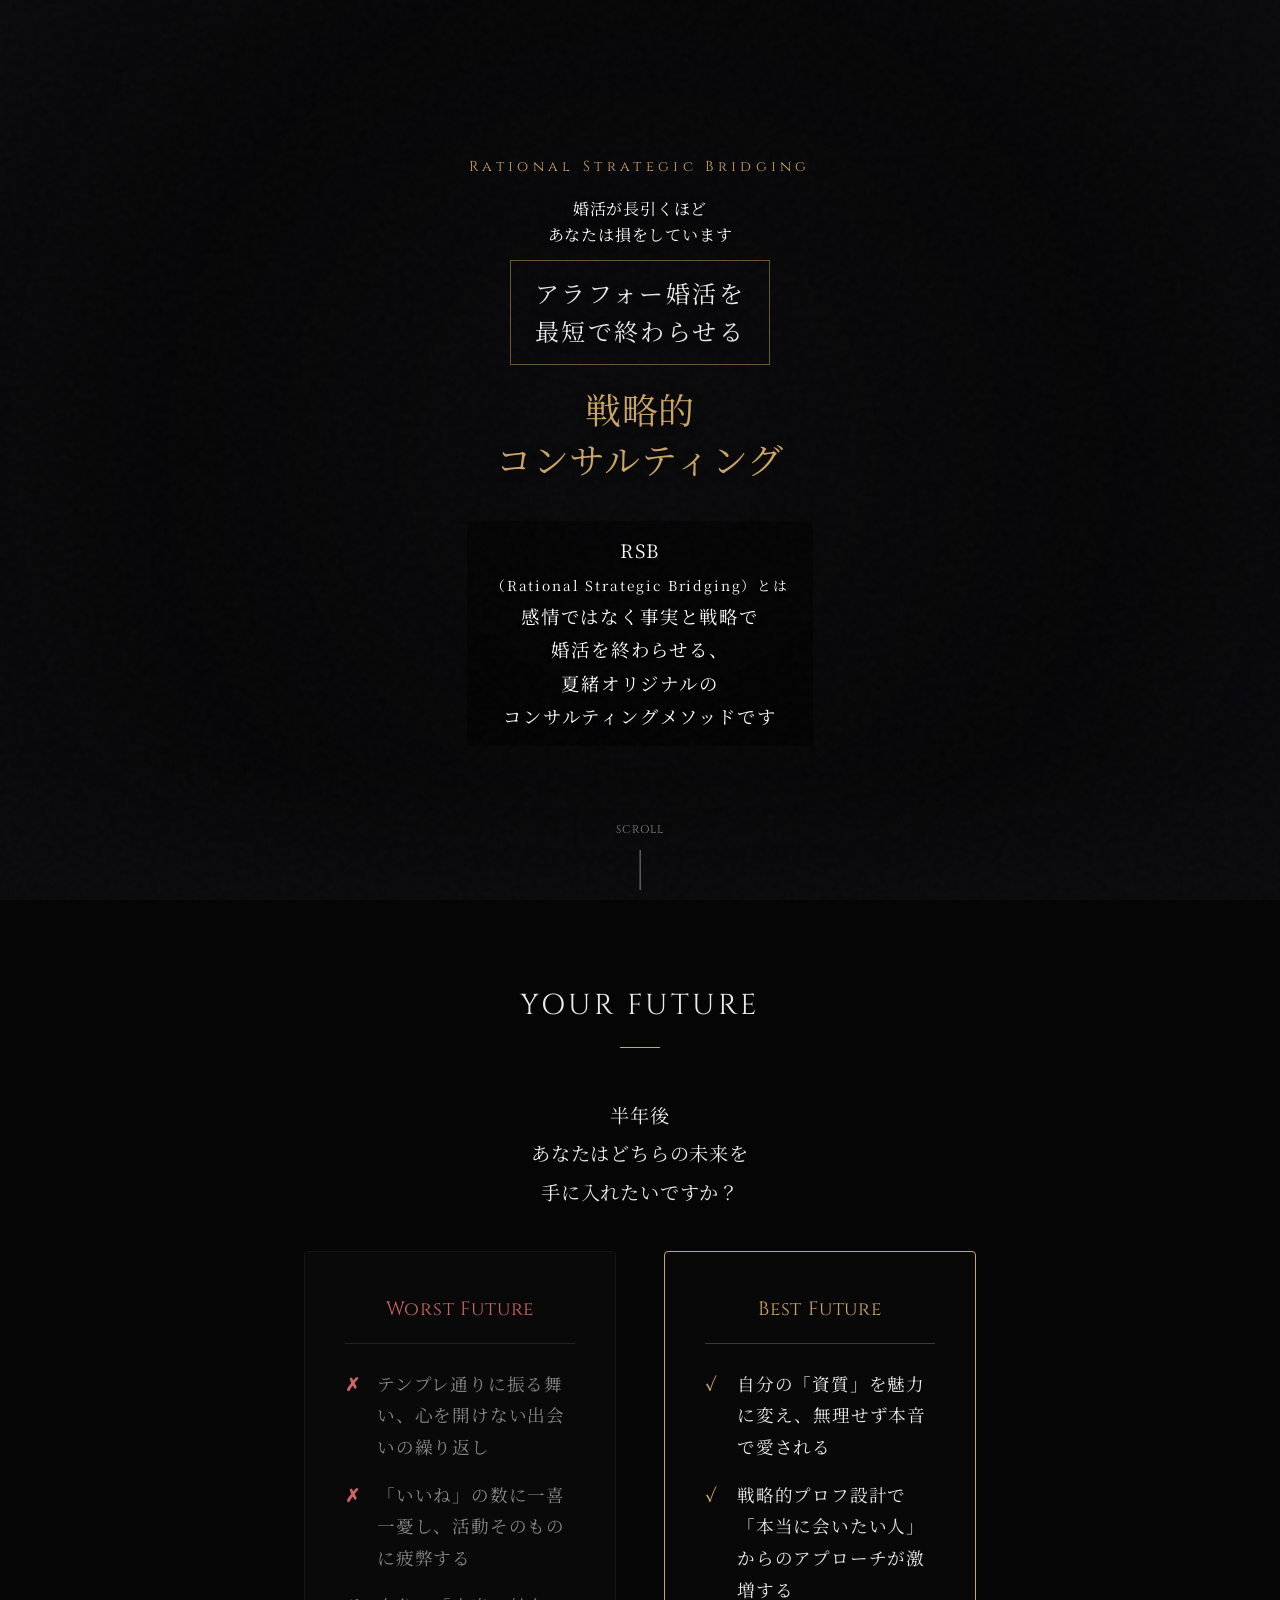
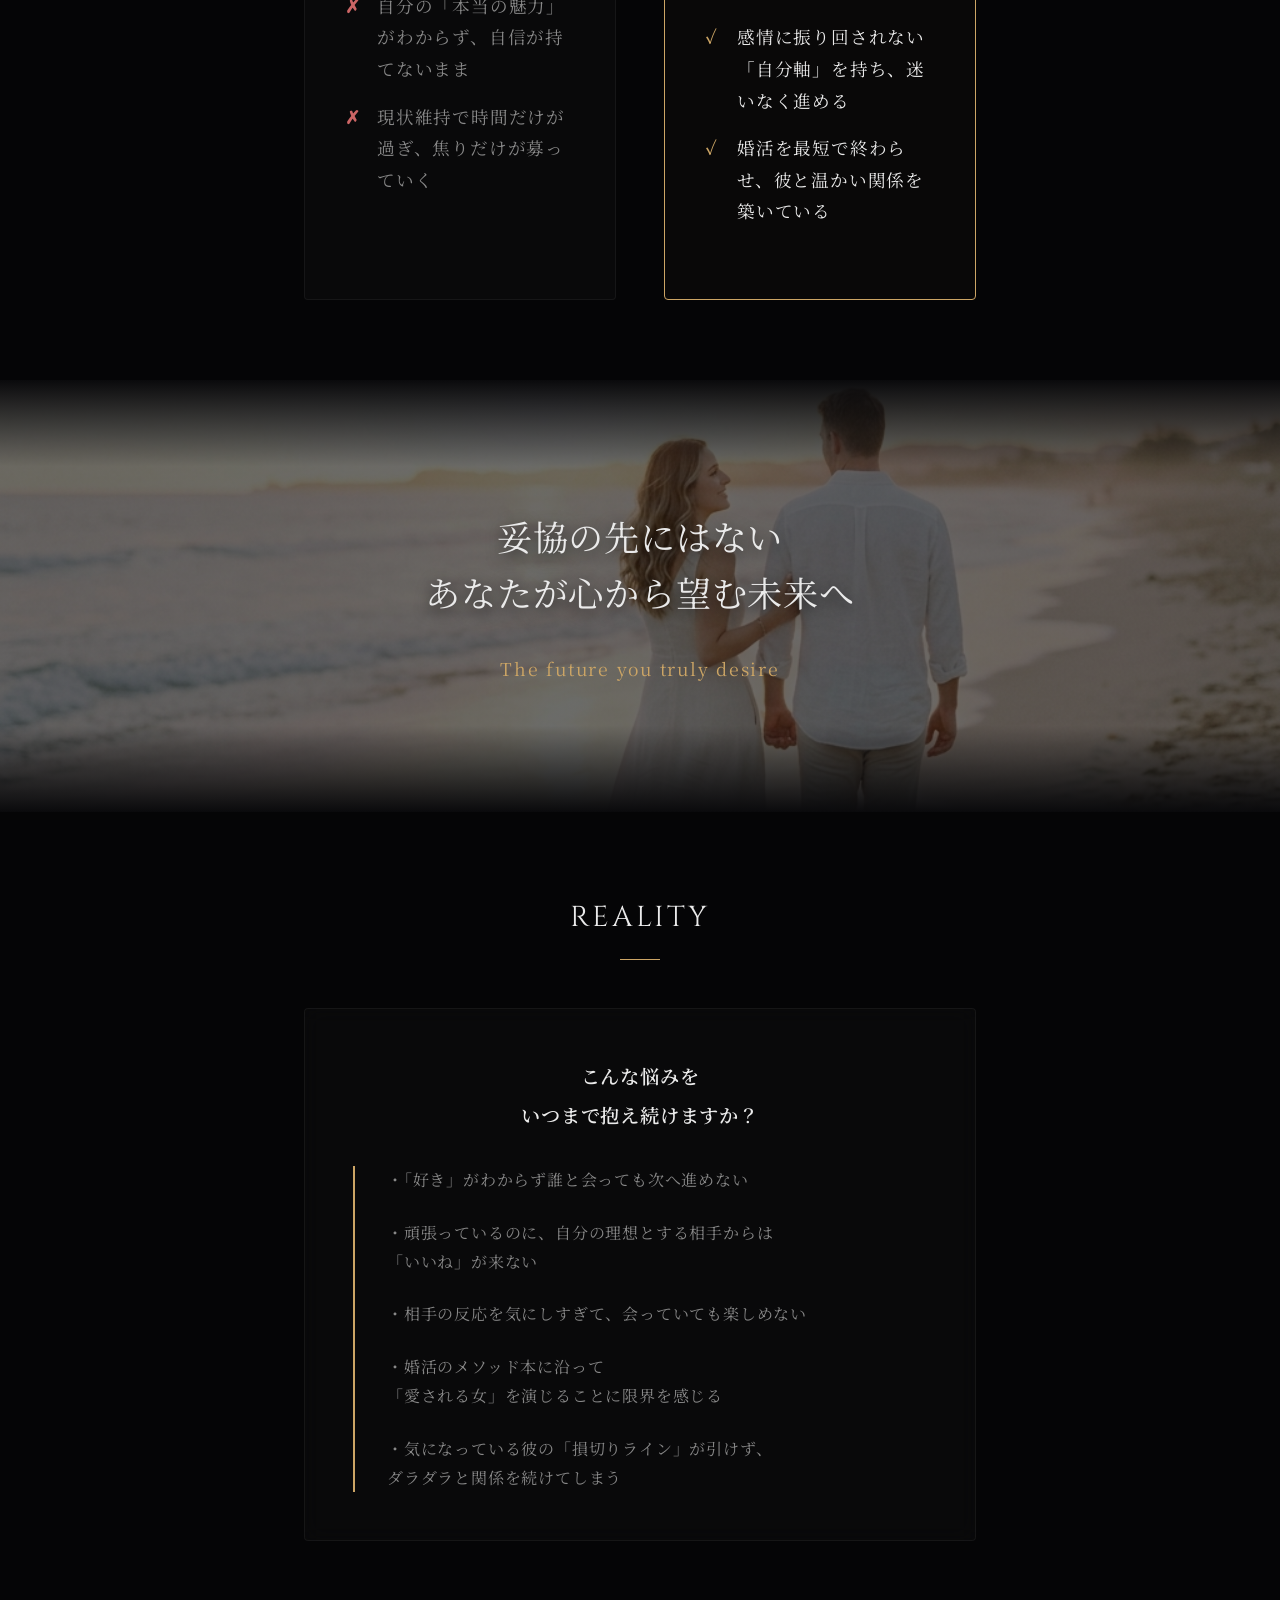
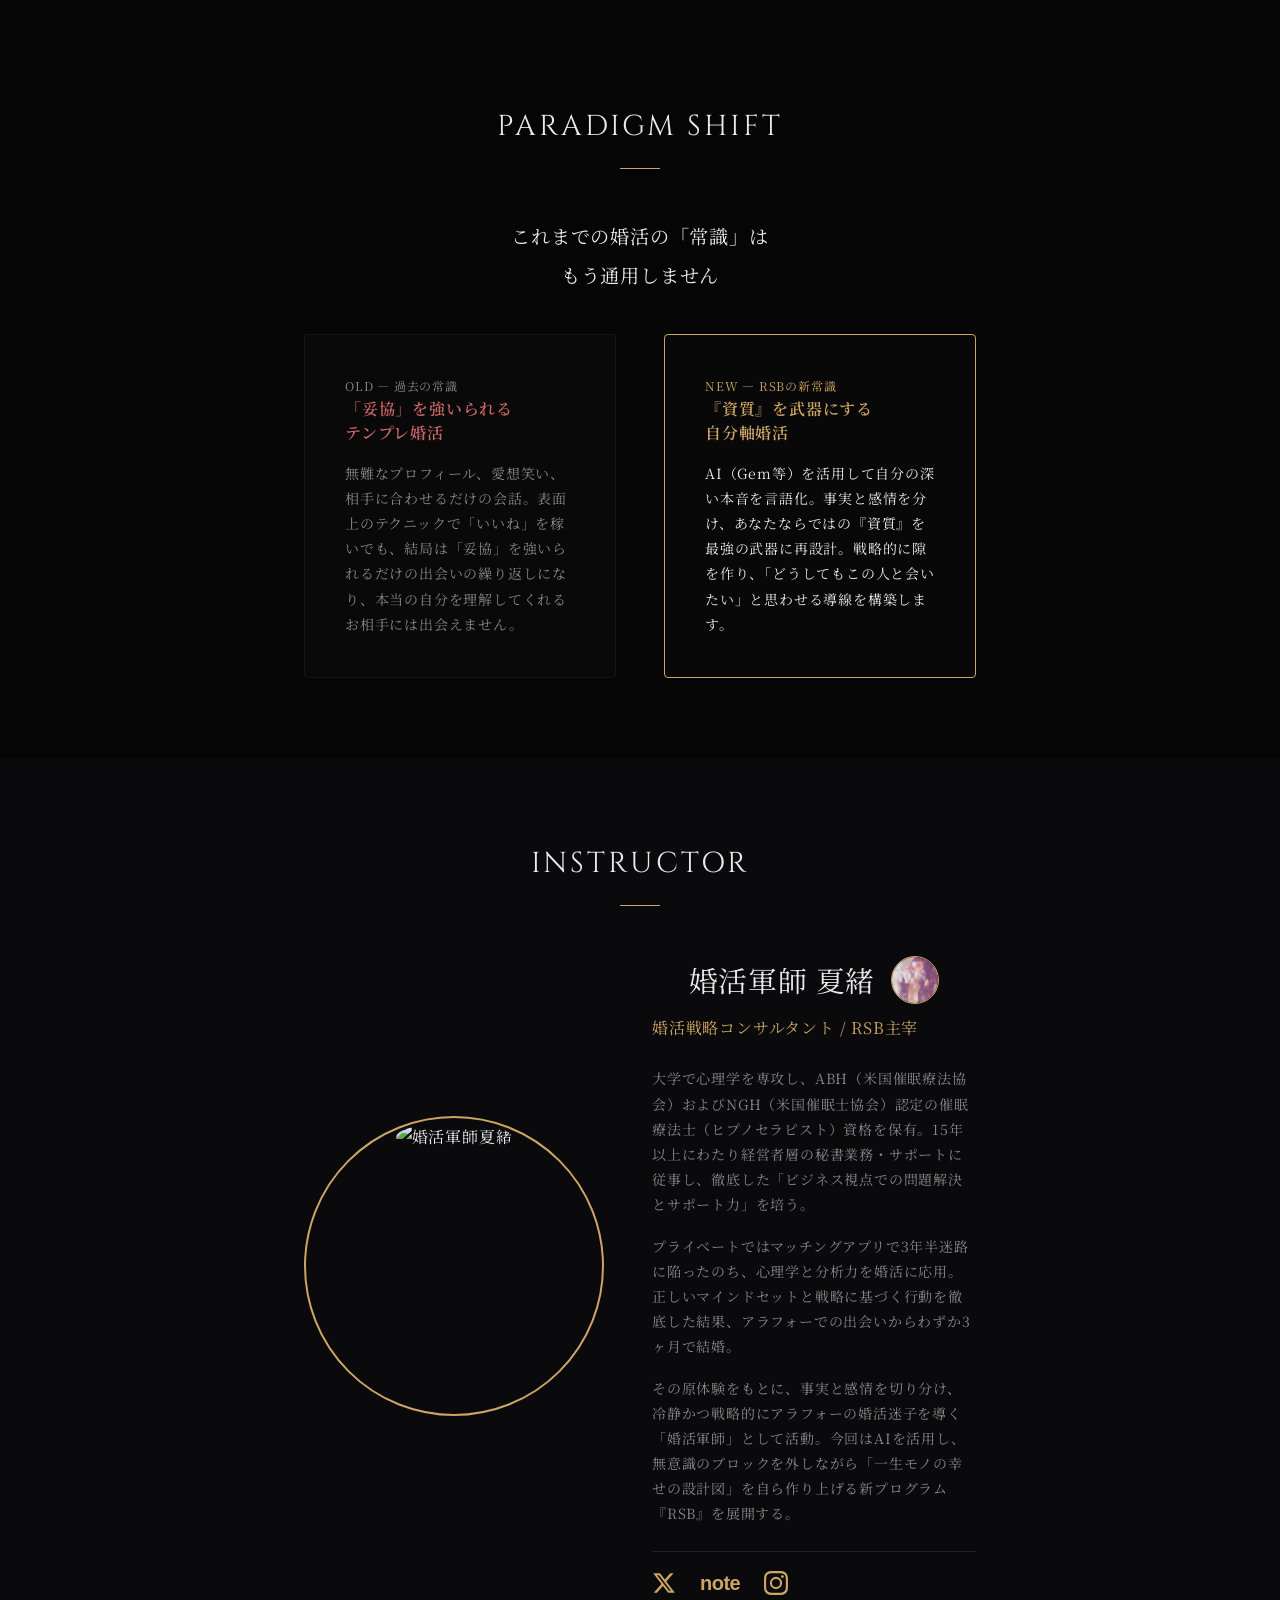
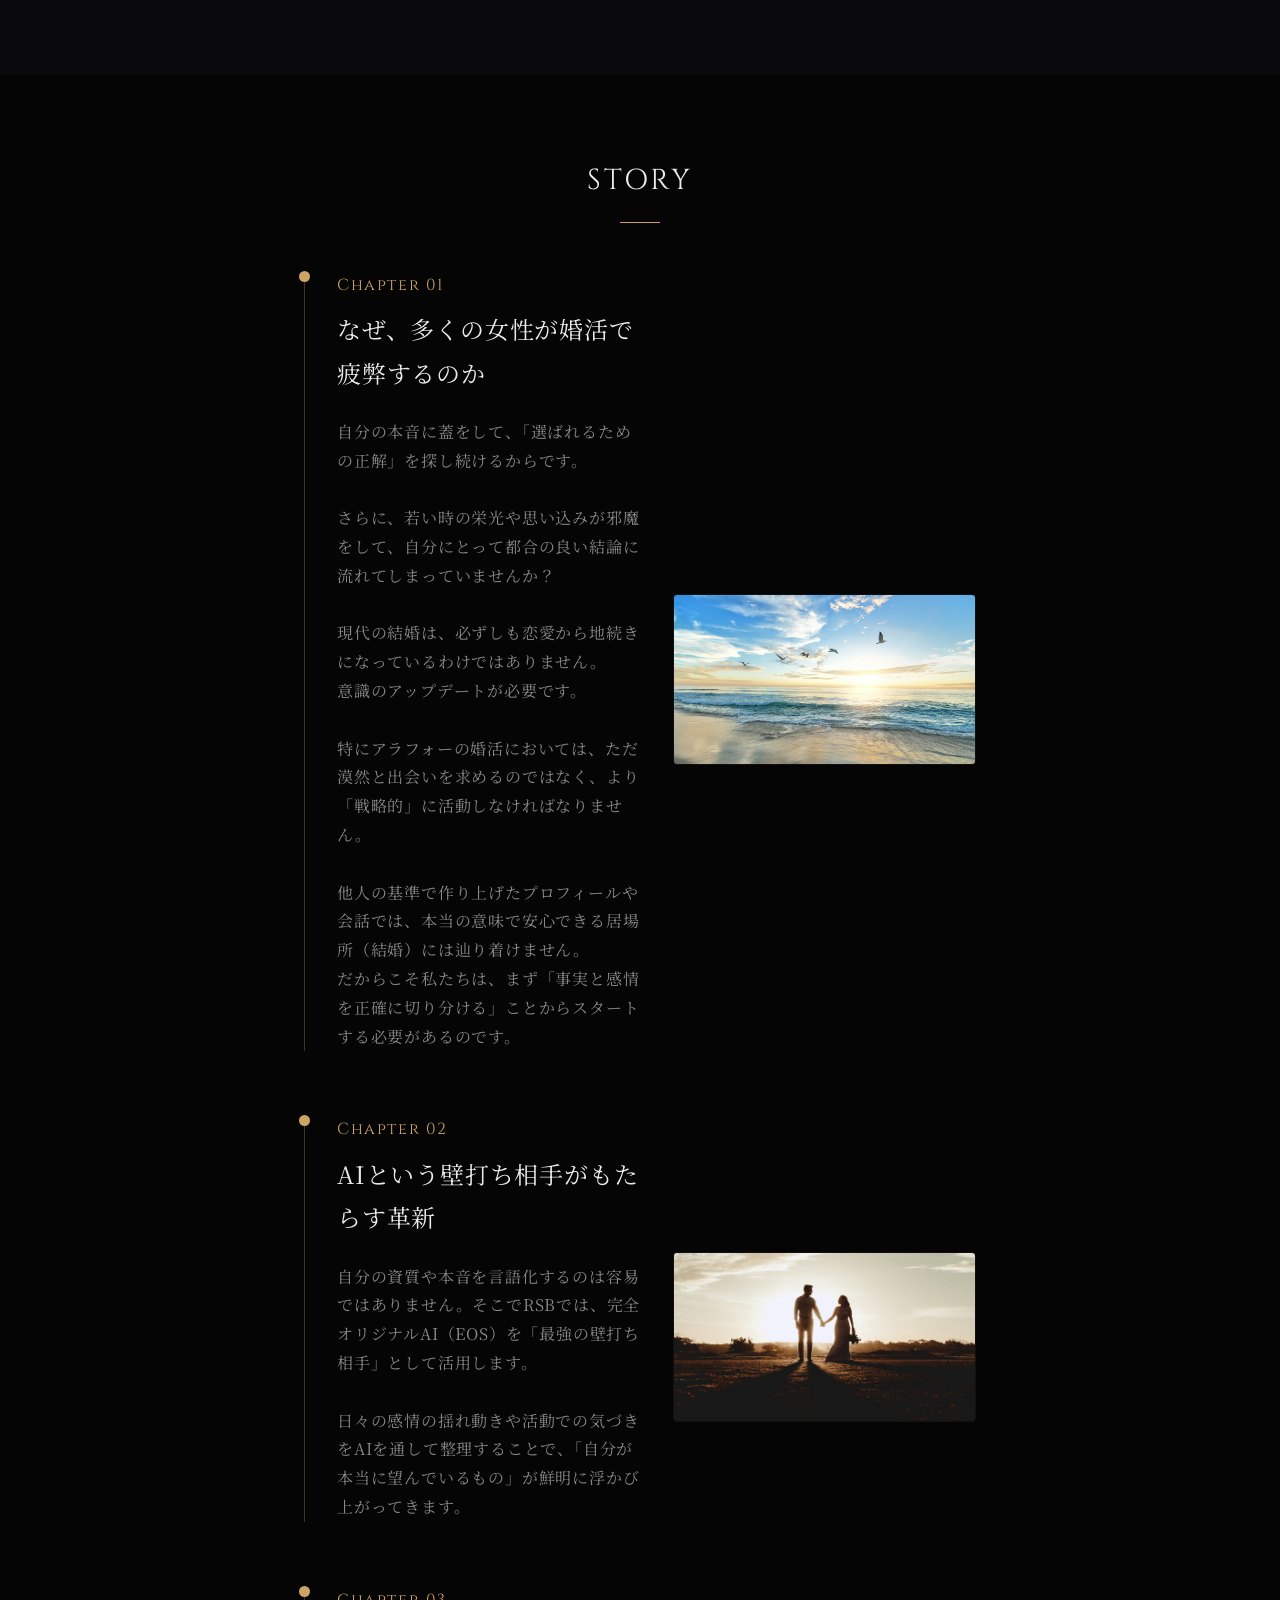
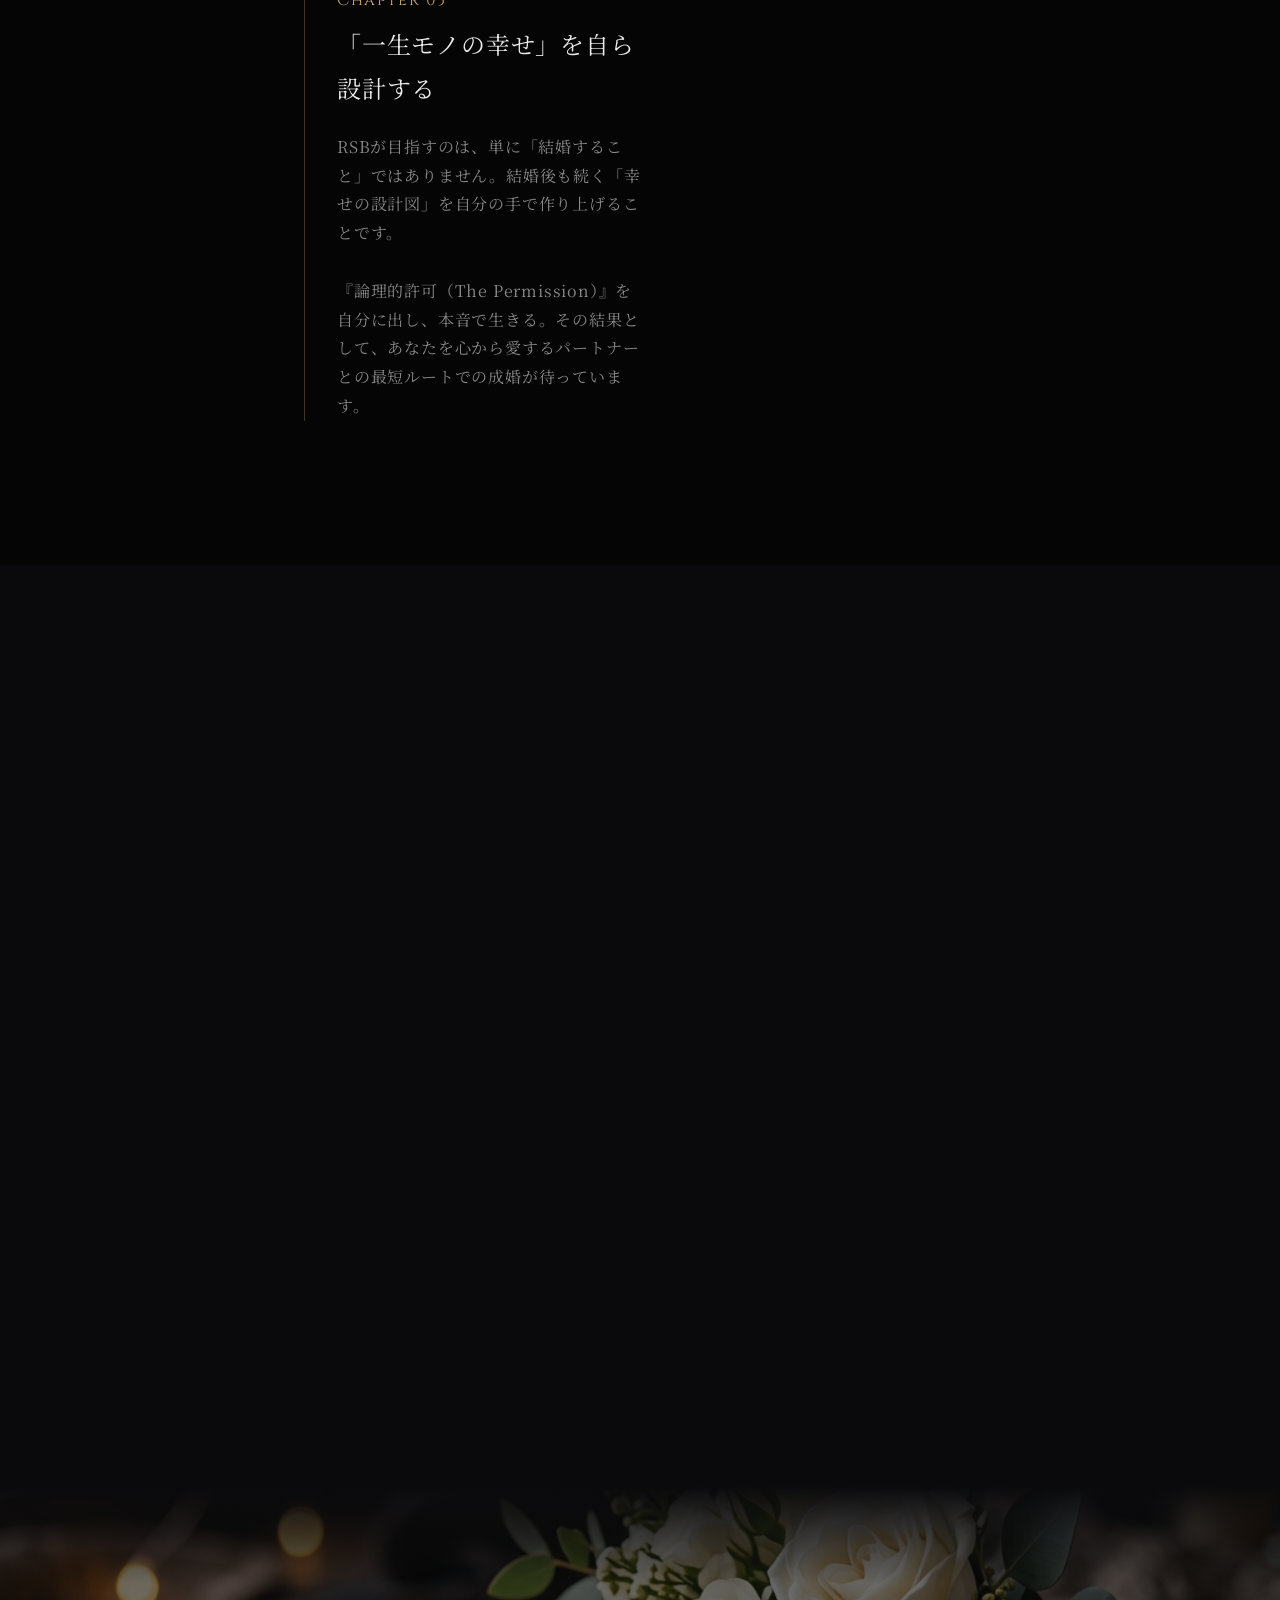
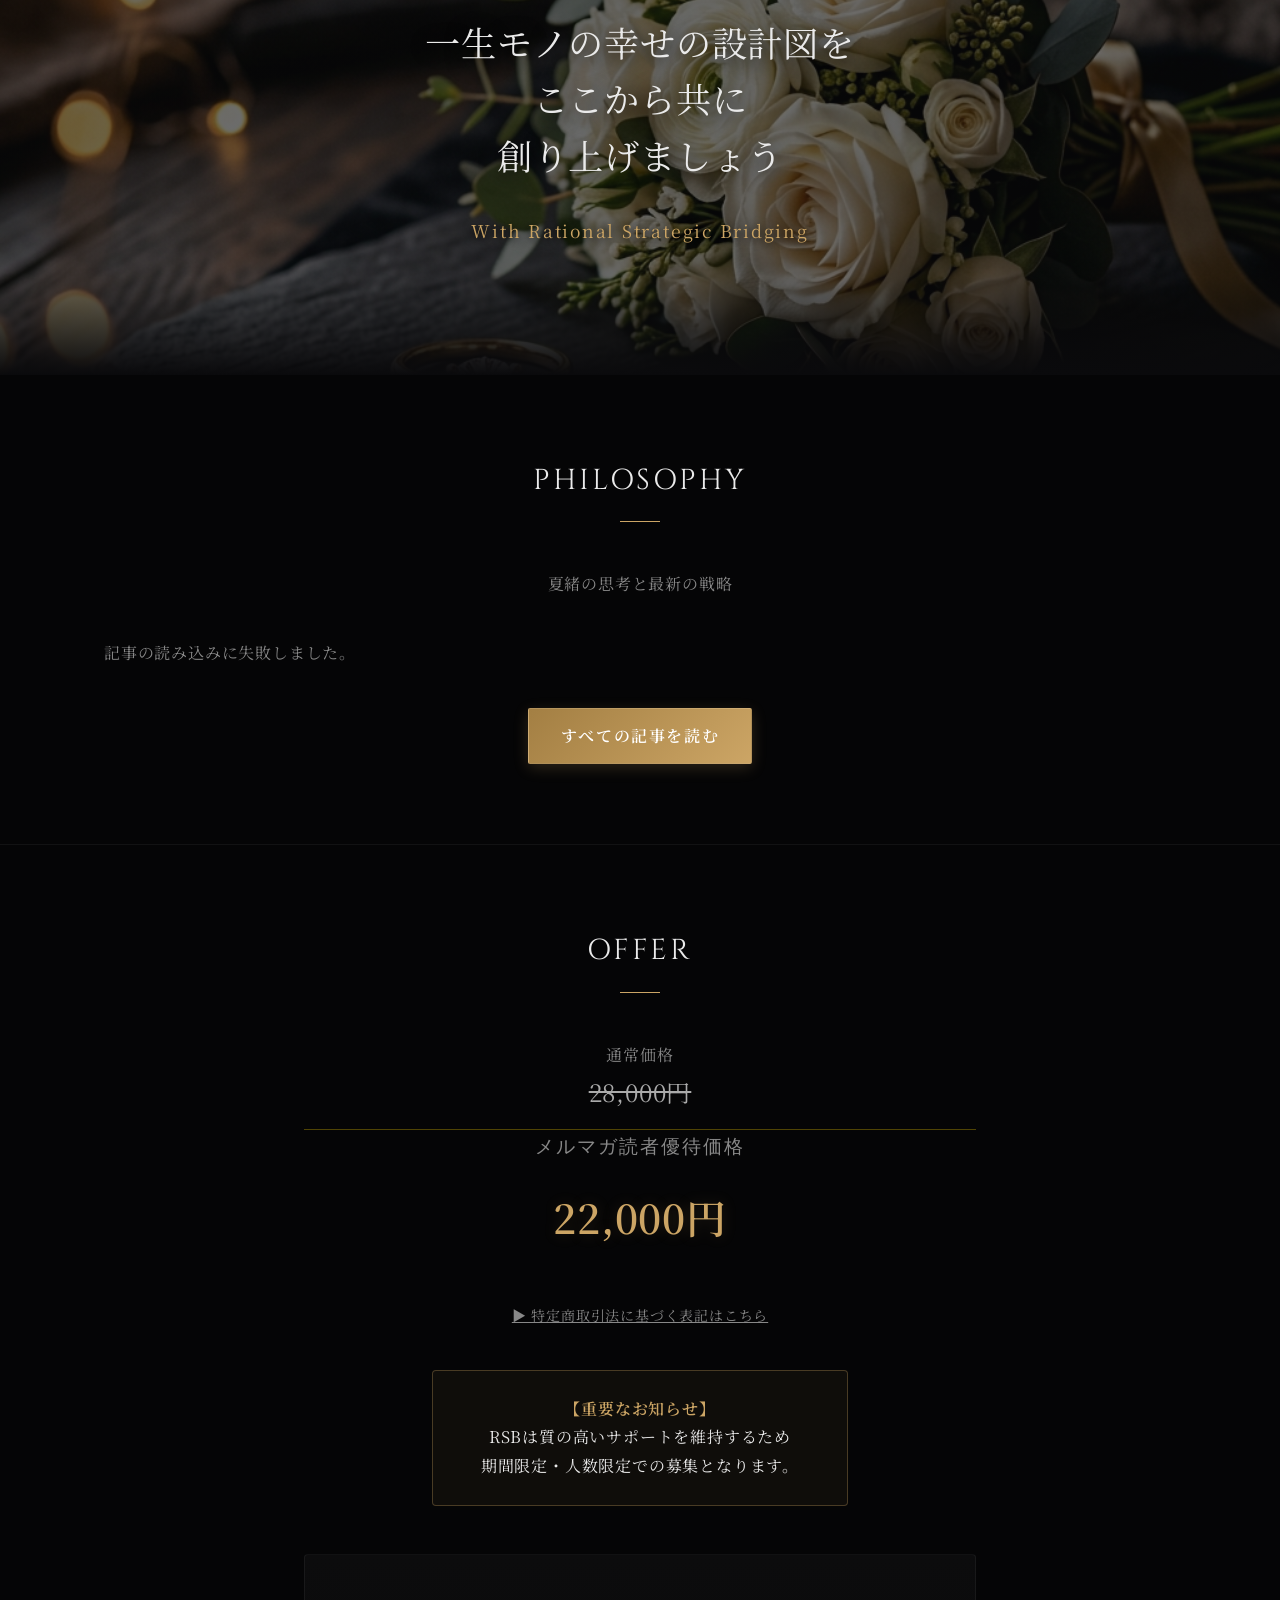
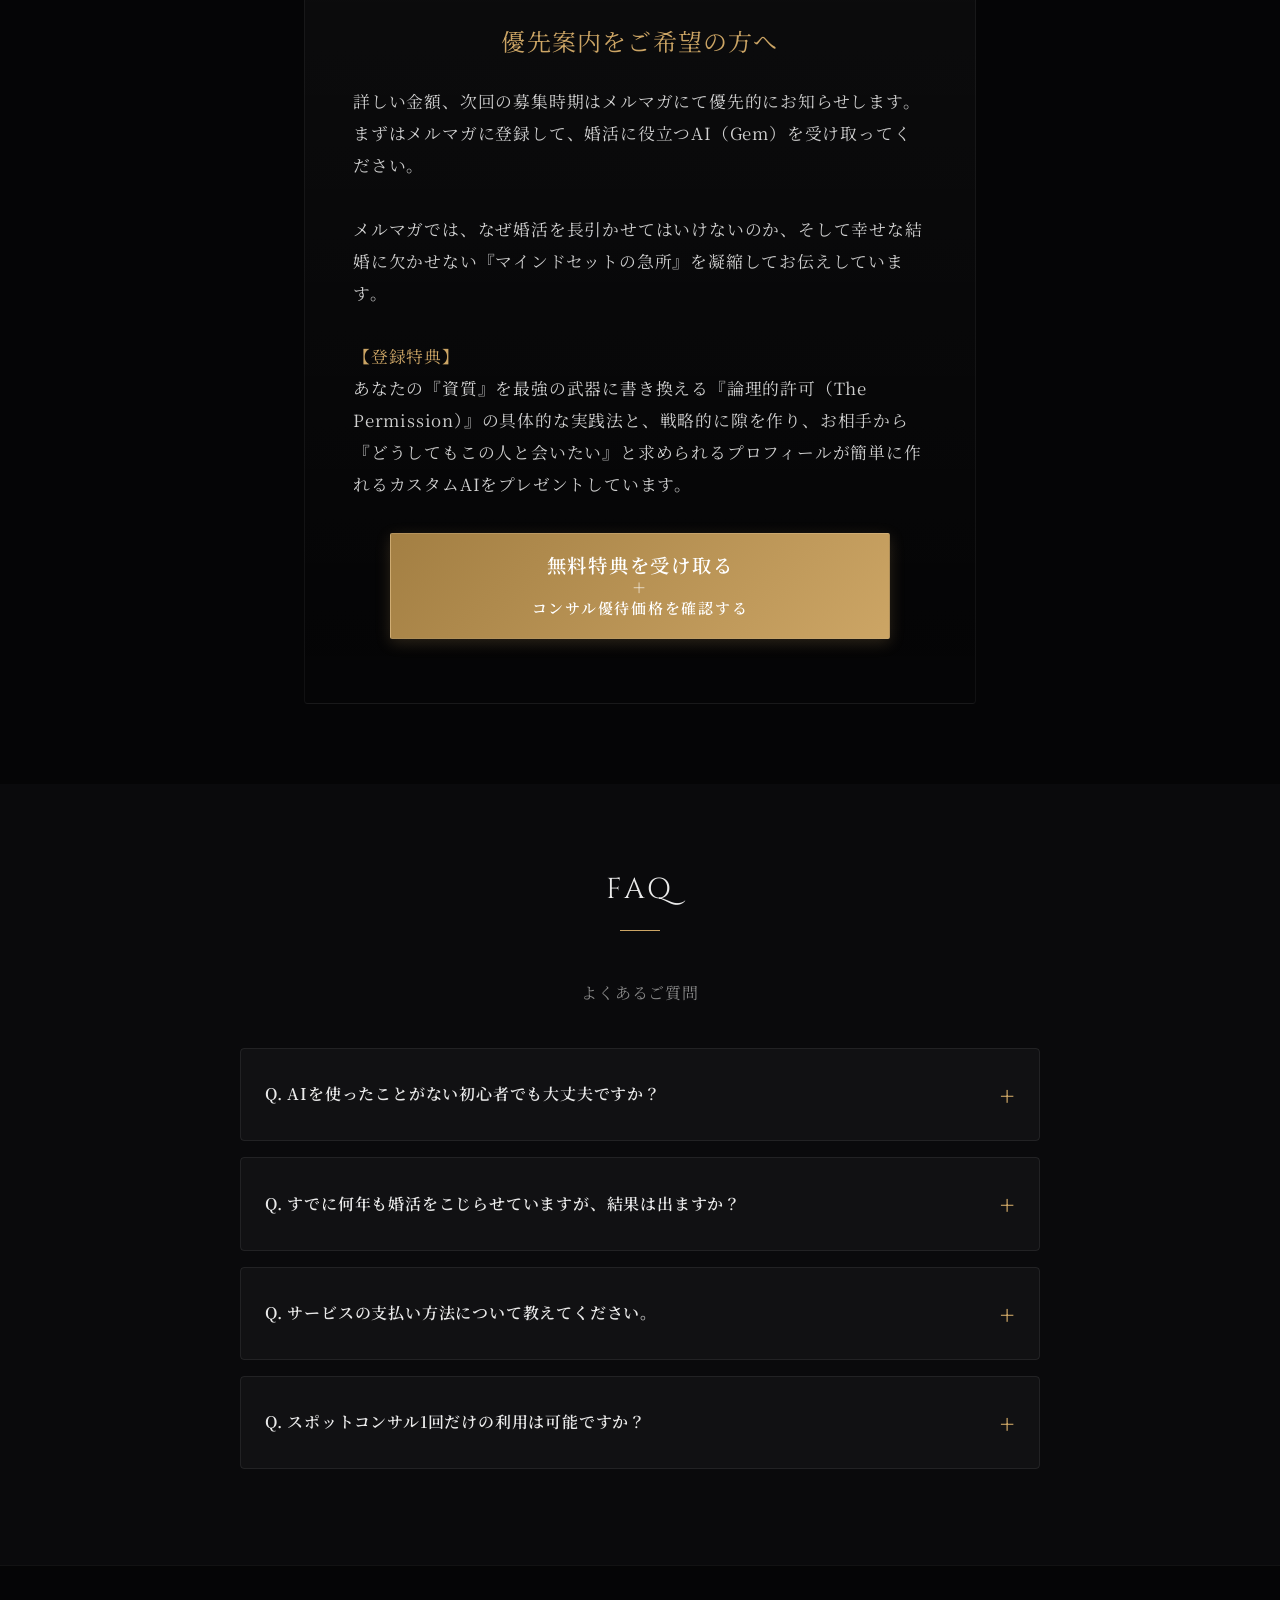
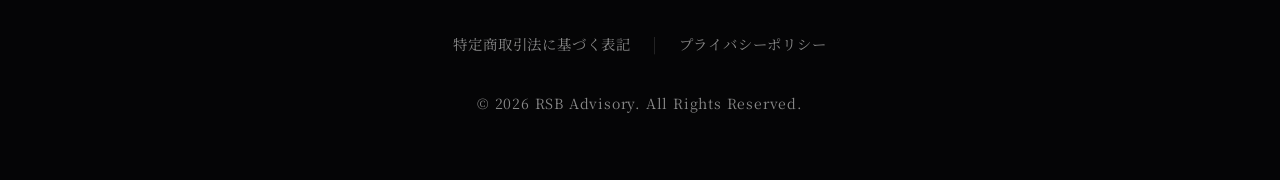
==== commit 6fbc6b3e: "20260410修正③" ====
--- a/08RSB LP/index.html
+++ b/08RSB LP/index.html
@@ -102,7 +102,7 @@
     <section class="py-20 fade-in-scroll bg-darker">
         <div class="container narrow text-center">
             <h2 class="section-title">PARADIGM SHIFT</h2>
-            <p class="lead-text mb-10">これまでの婚活の「常識」はもう通用しません。</p>
+            <p class="lead-text mb-10">これまでの婚活の「常識」は<br>もう通用しません</p>
 
             <div class="paradigm-grid text-left">
                 <div class="paradigm-box">
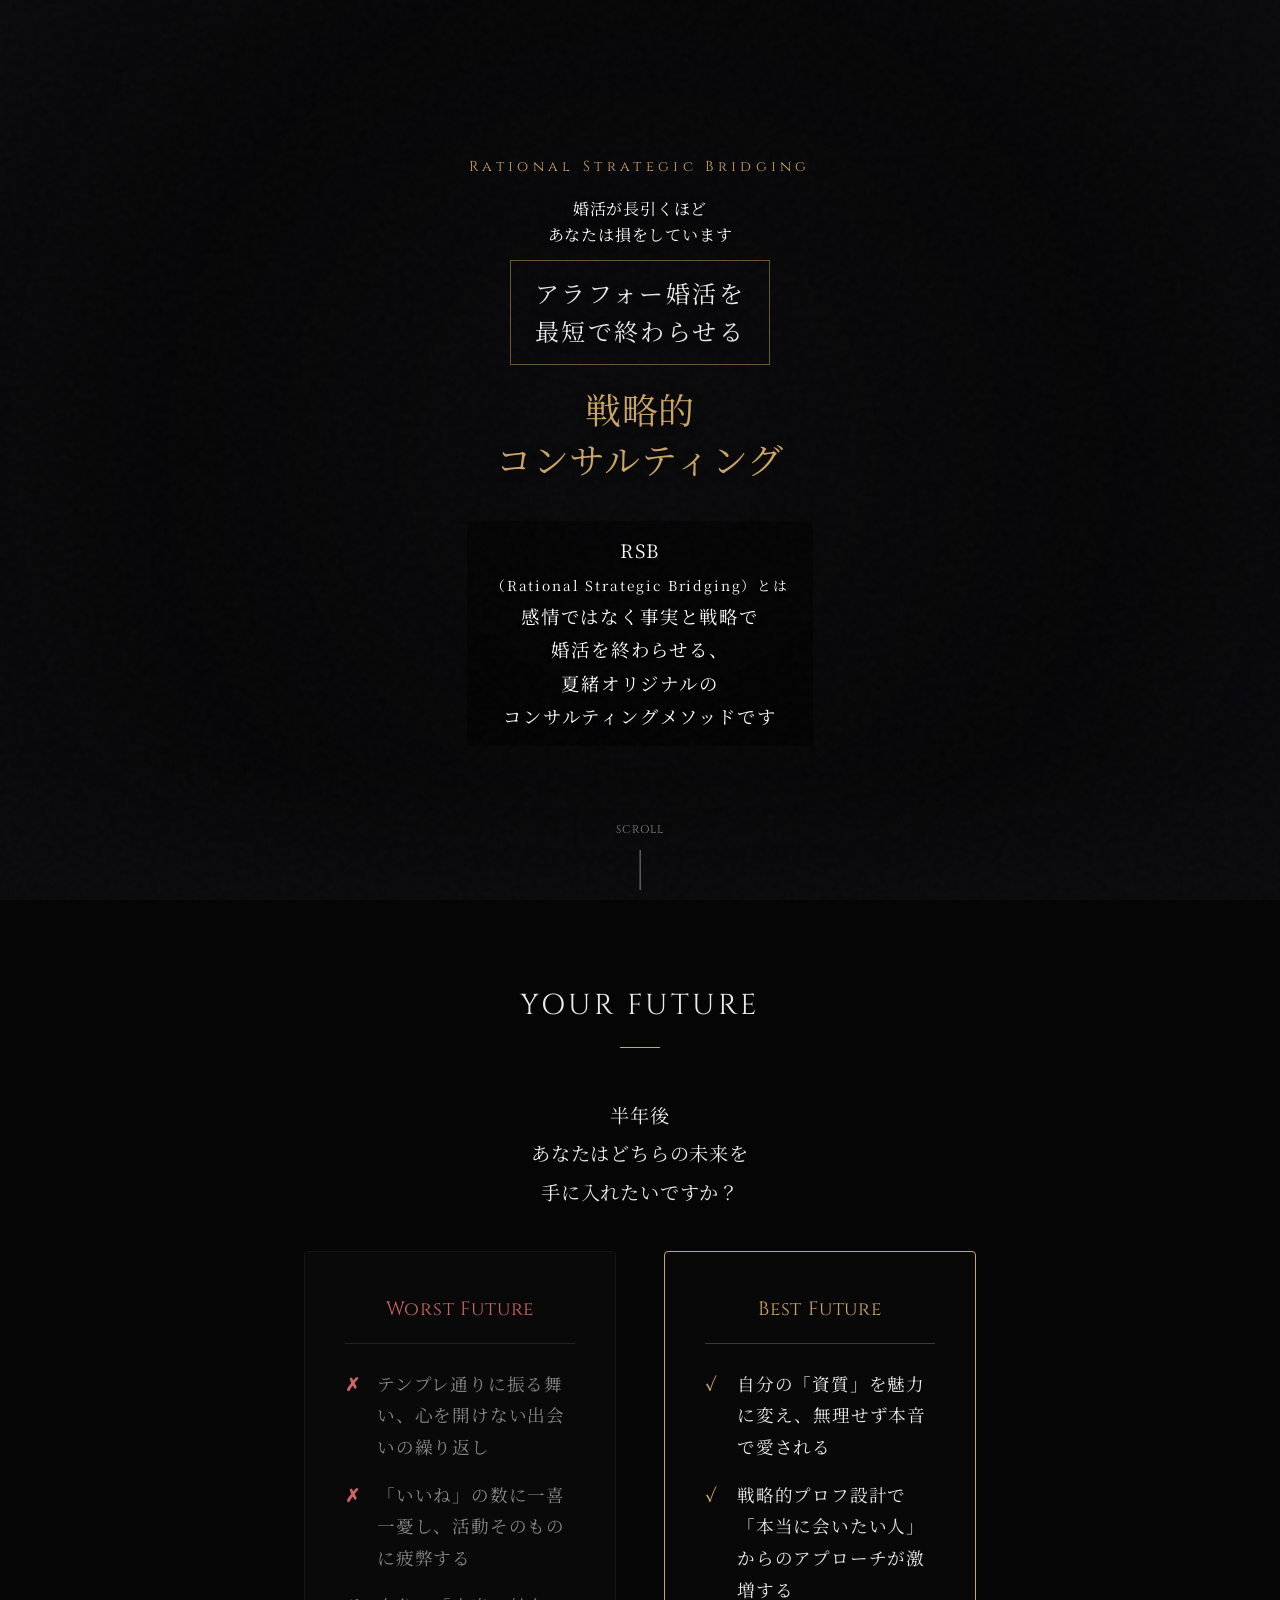
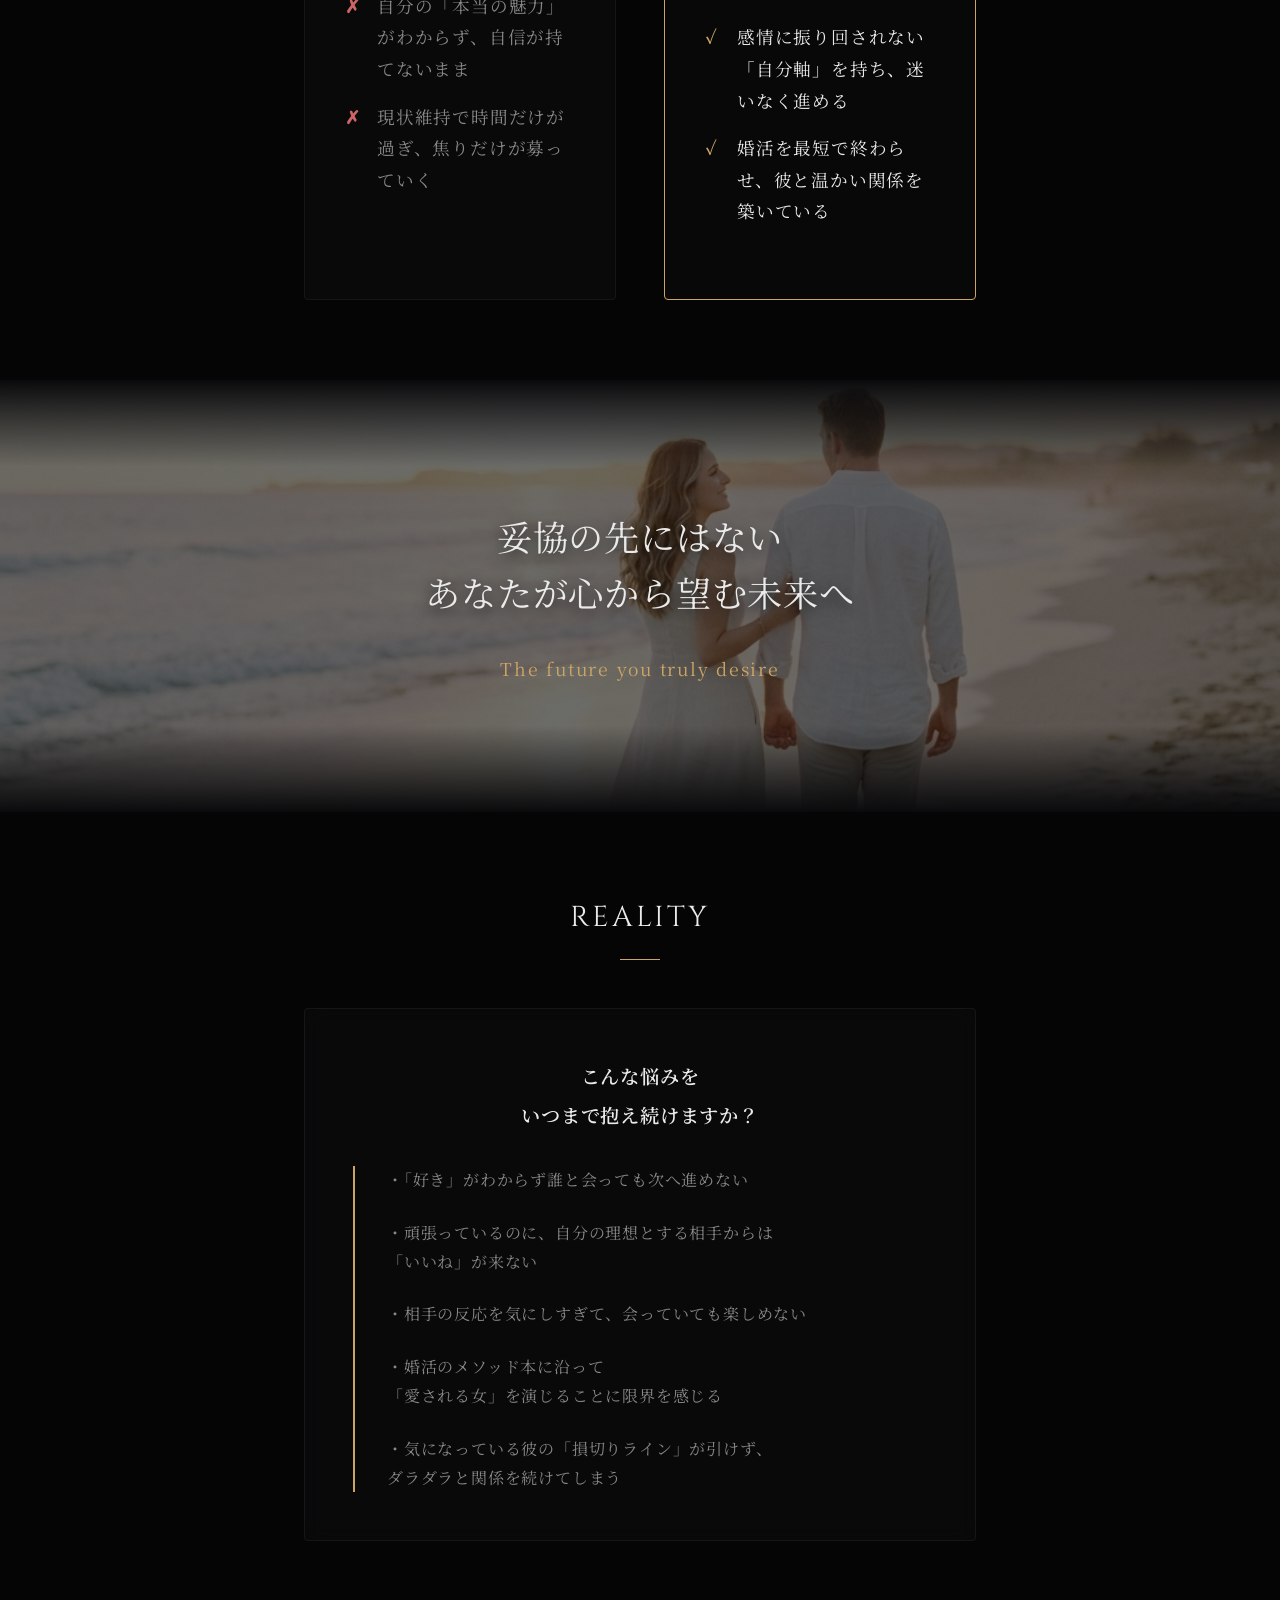
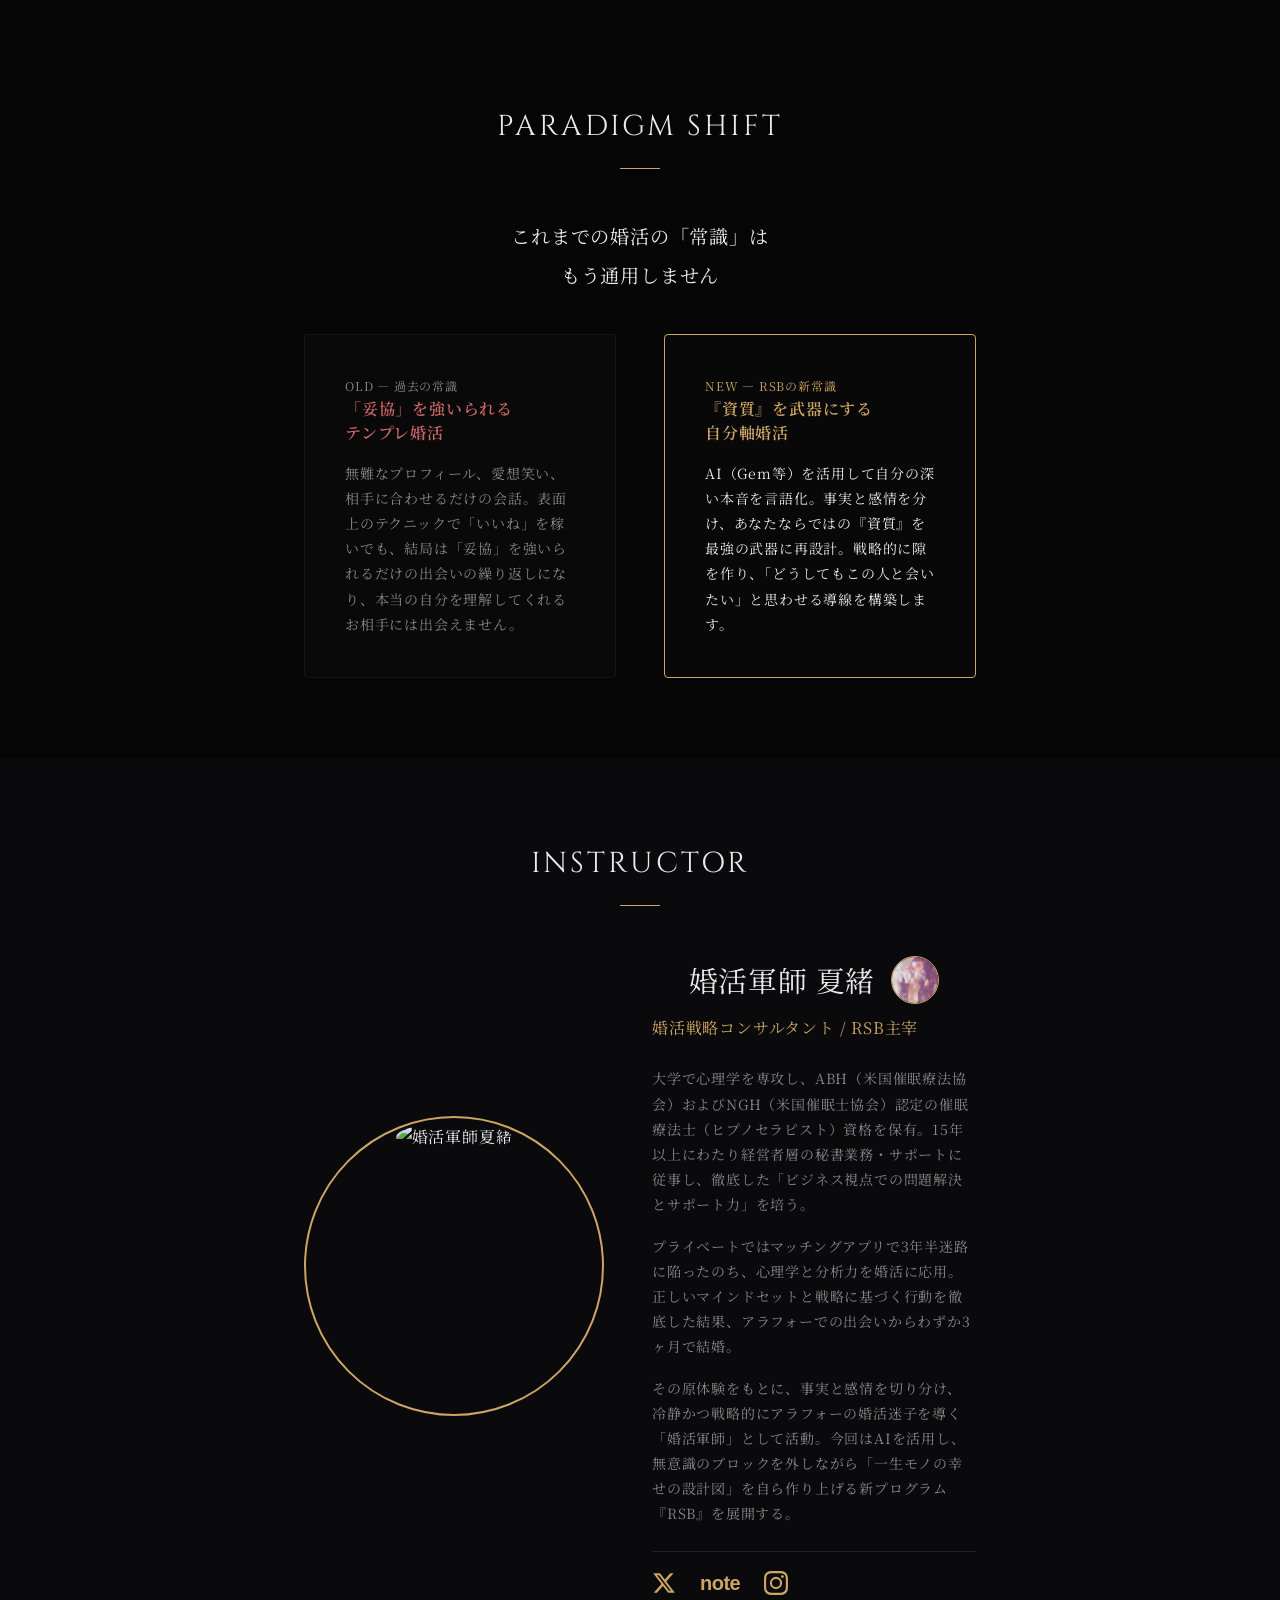
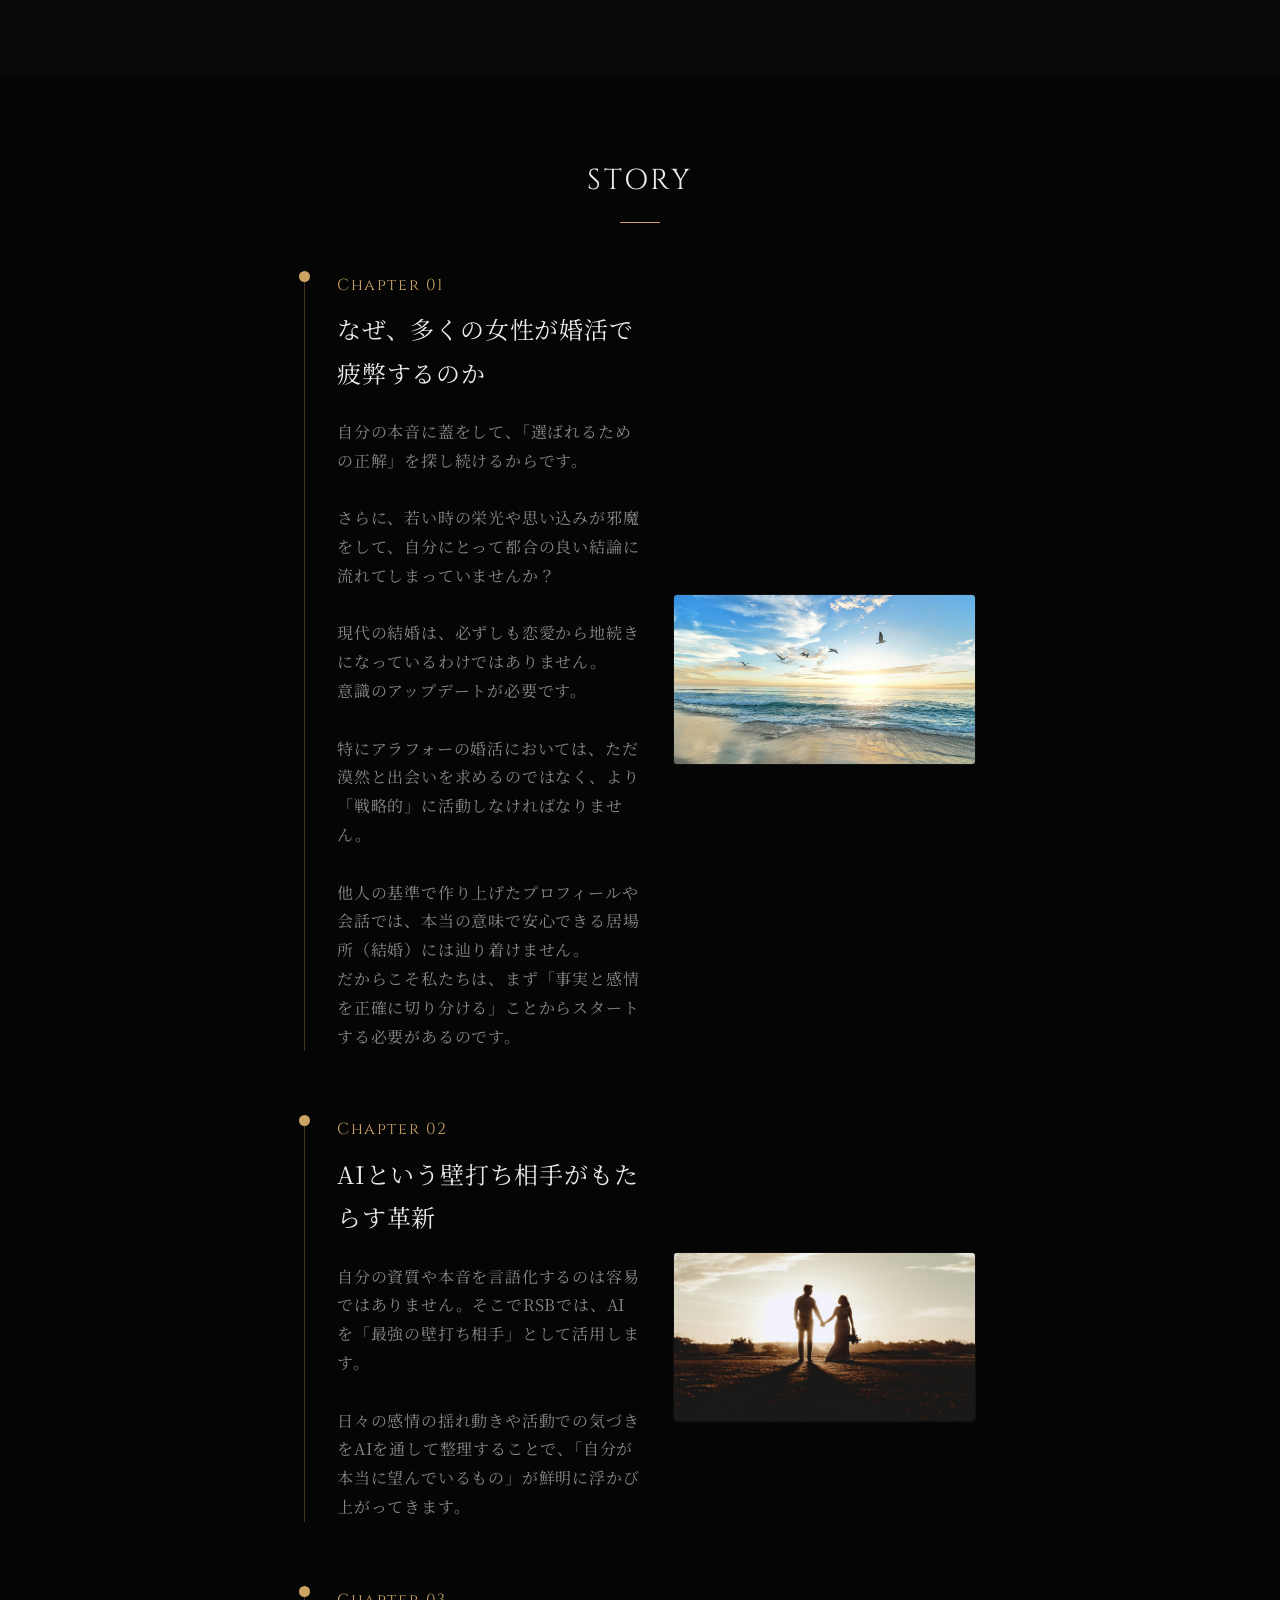
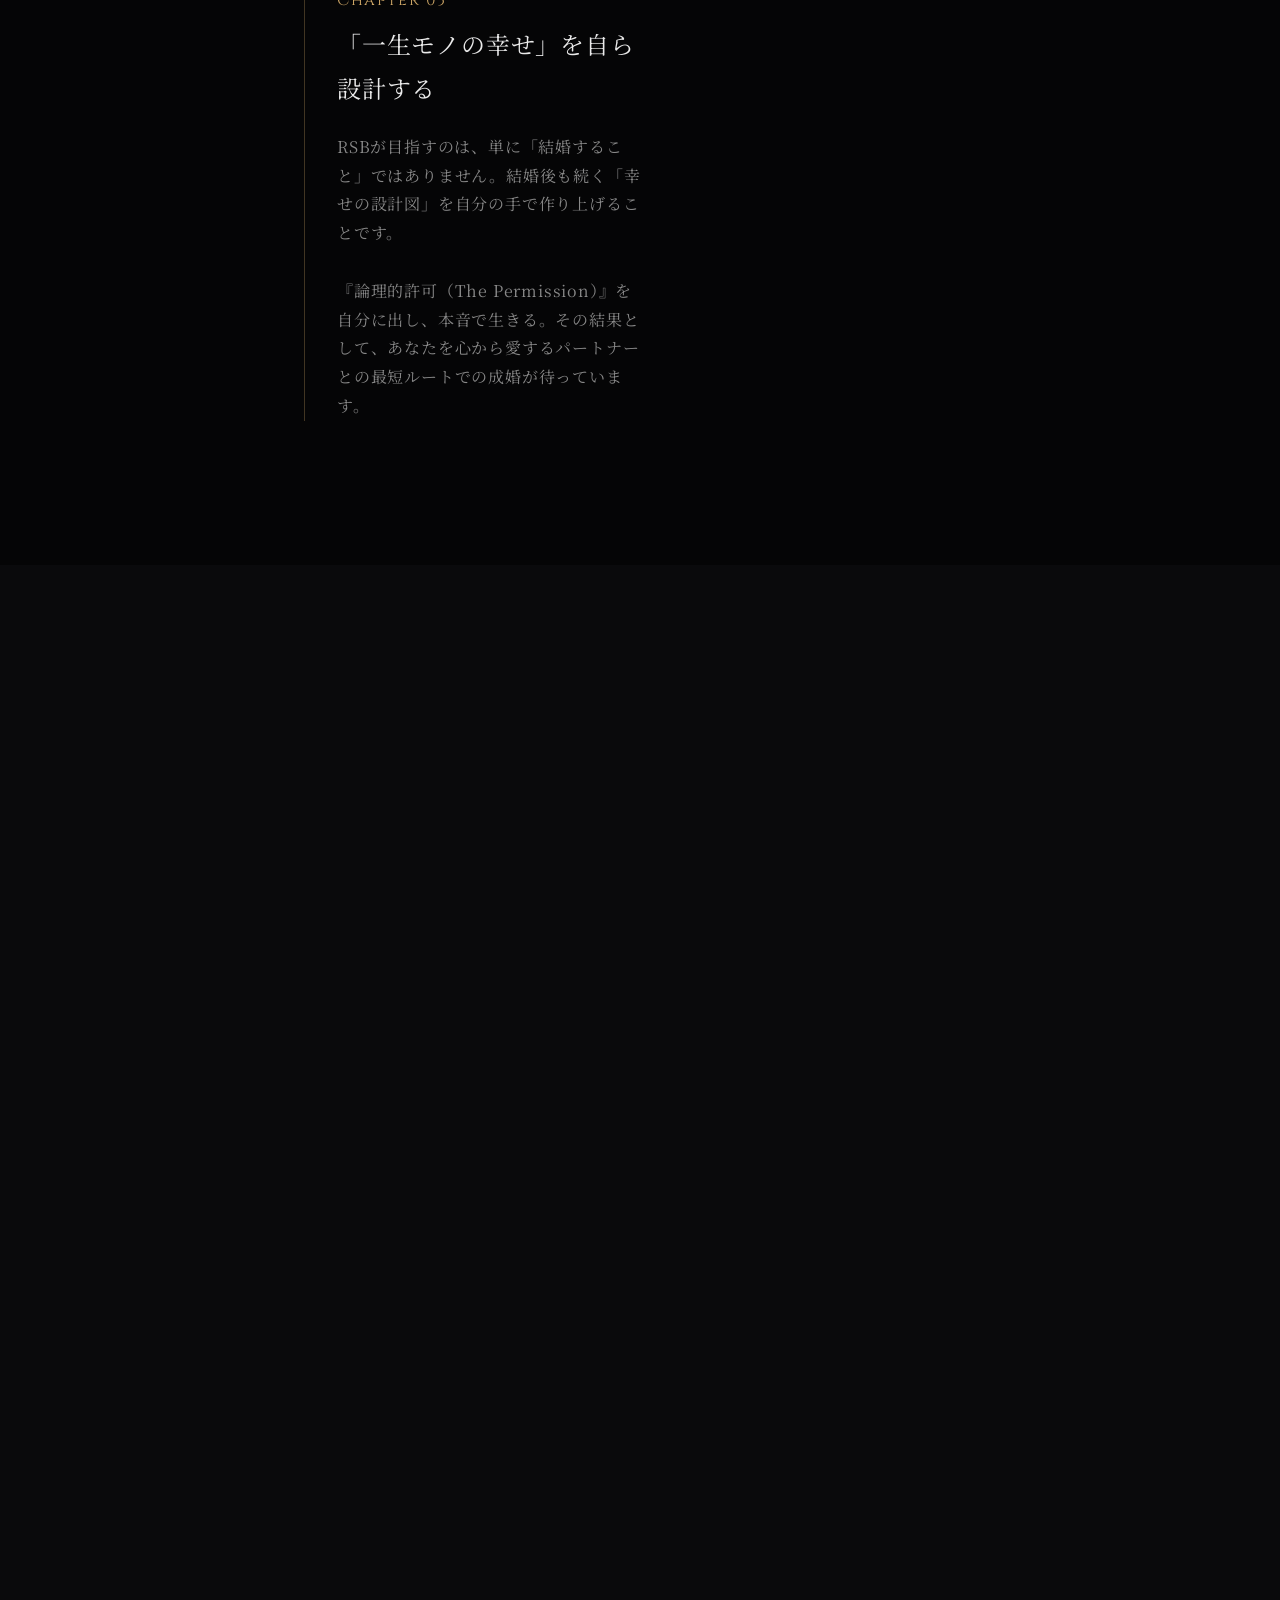
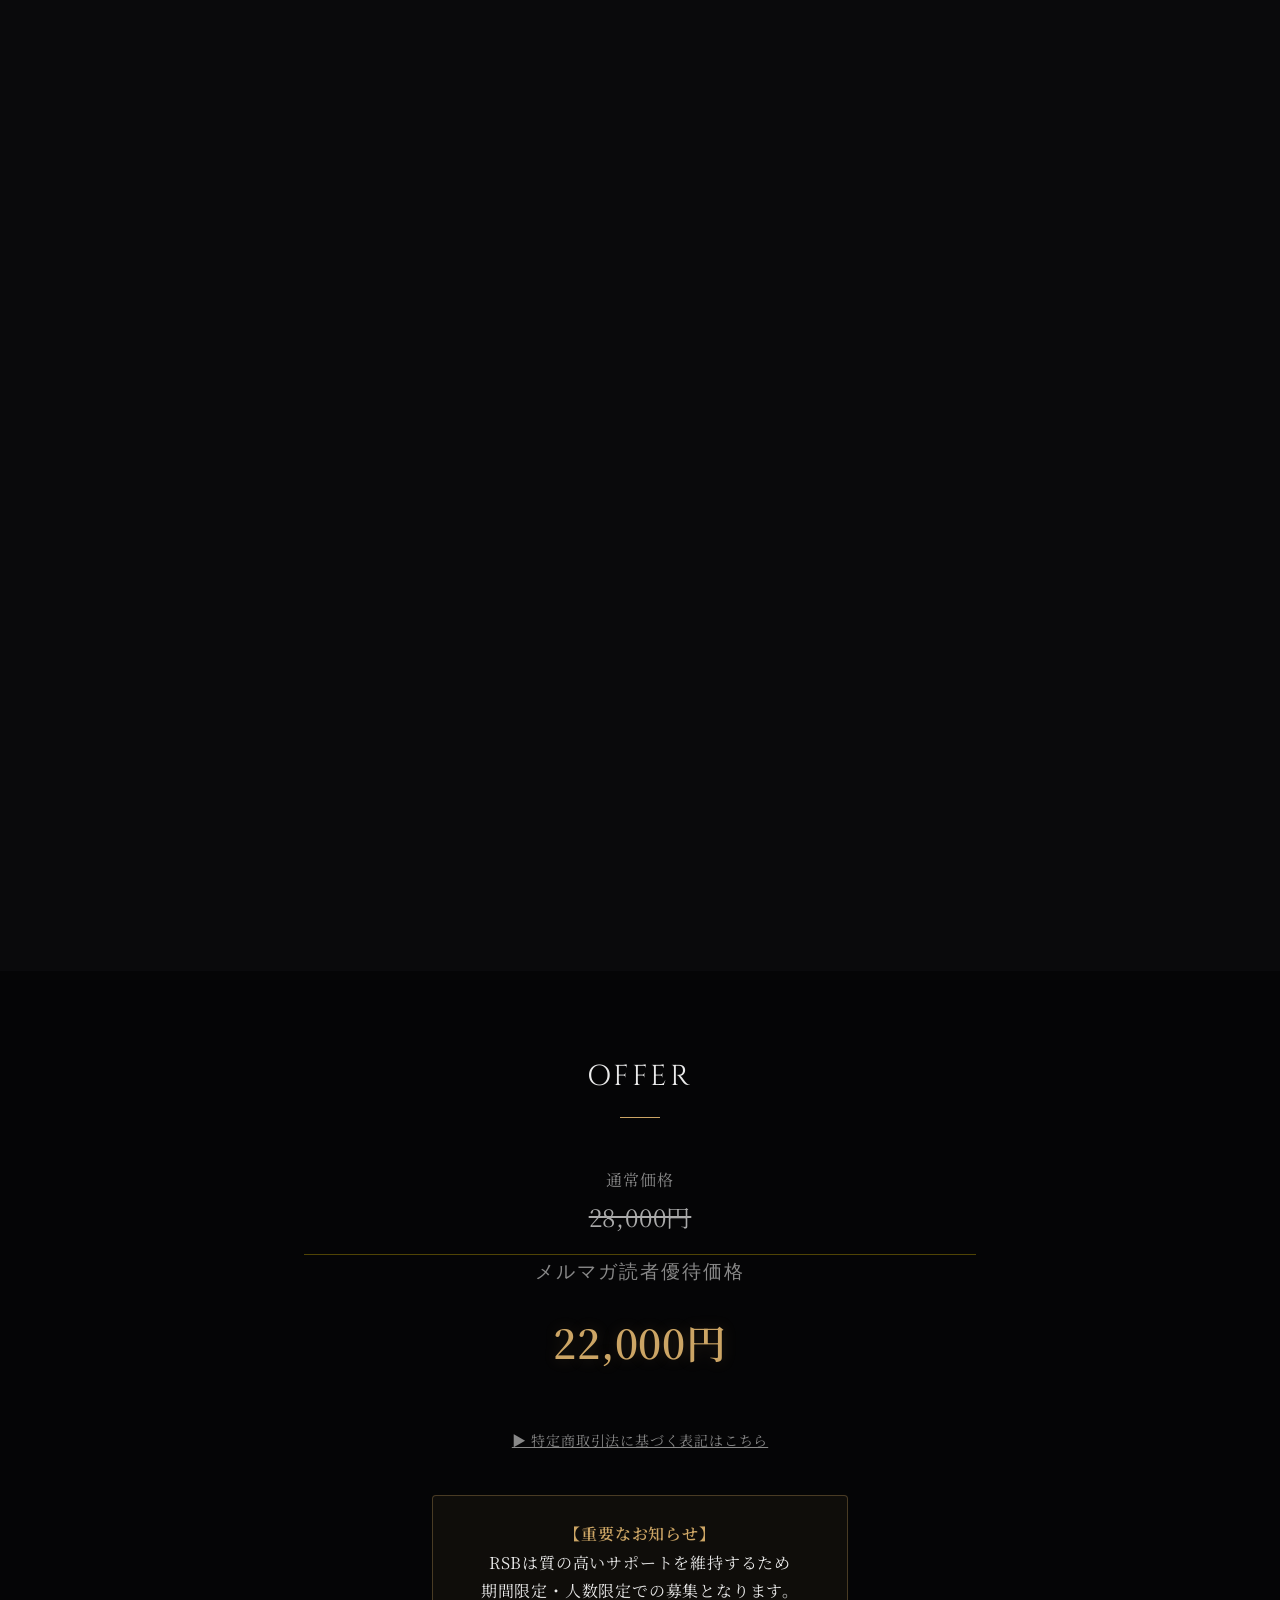
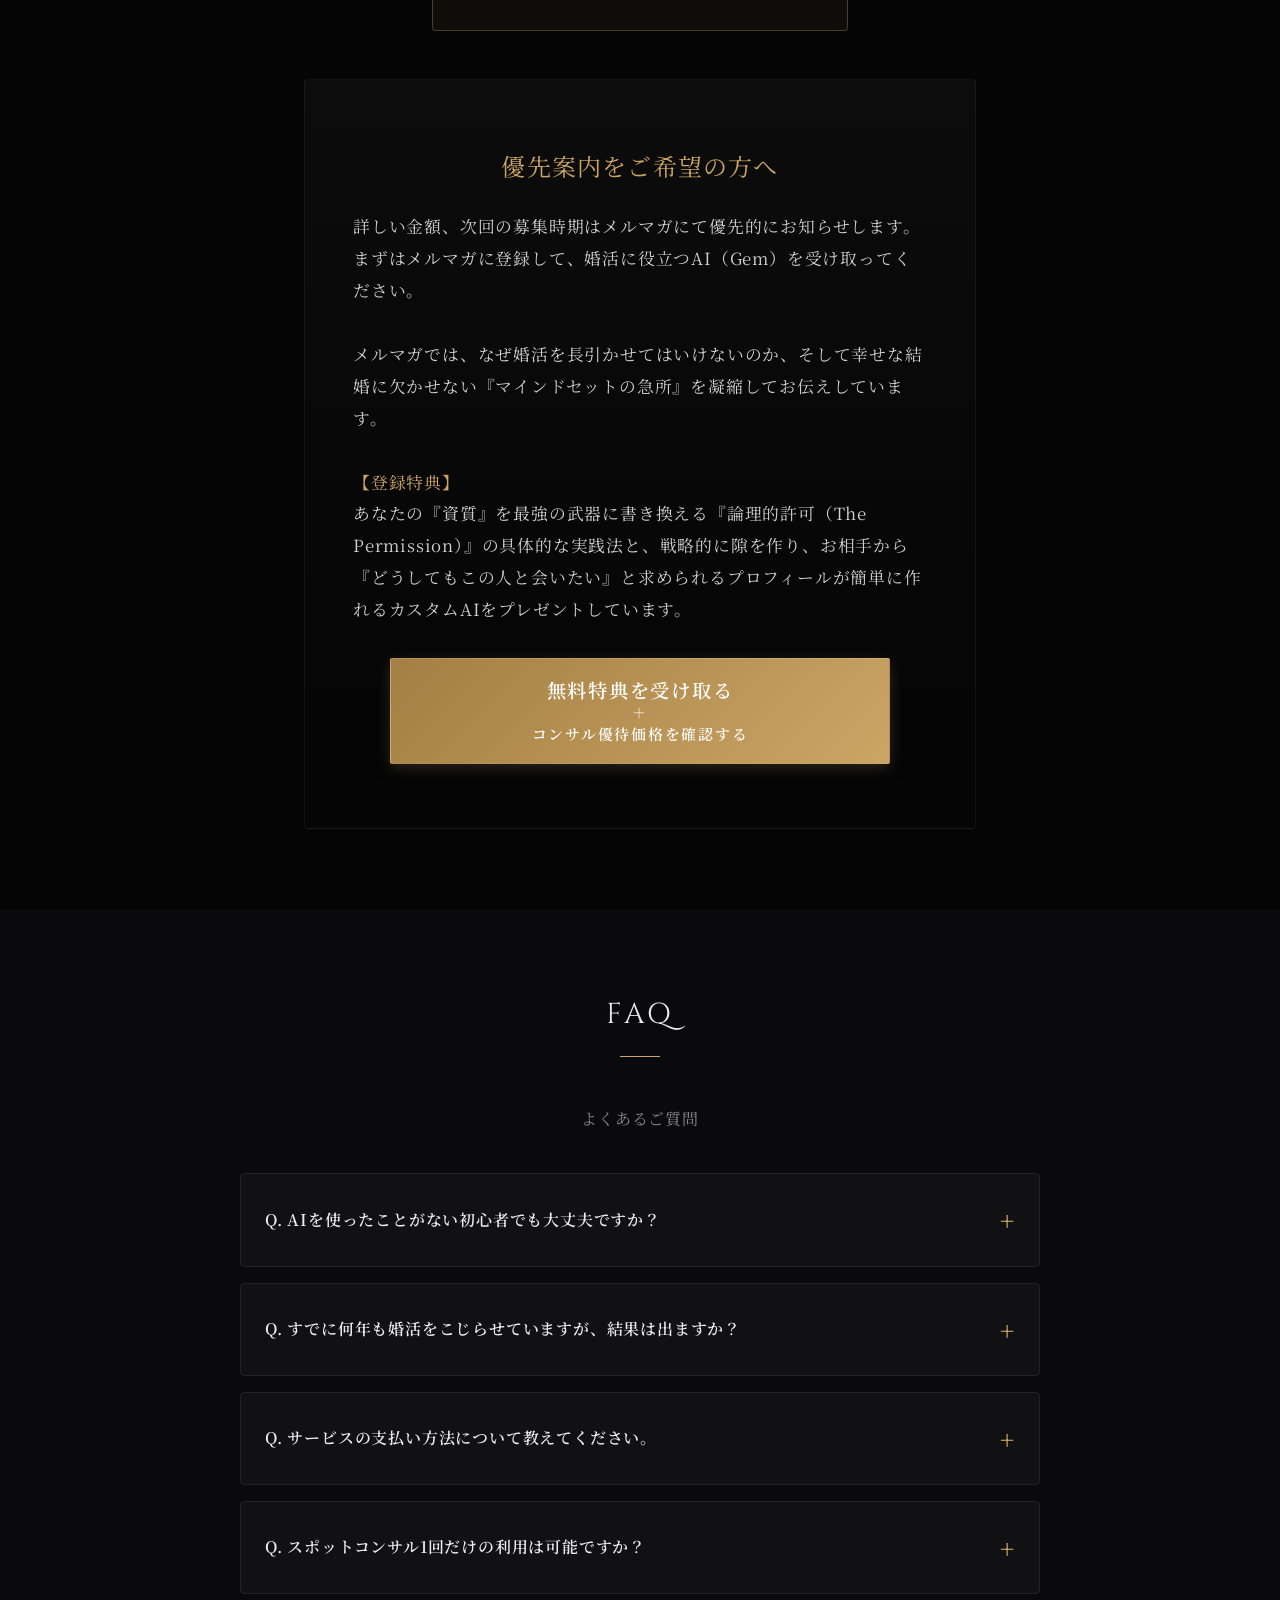
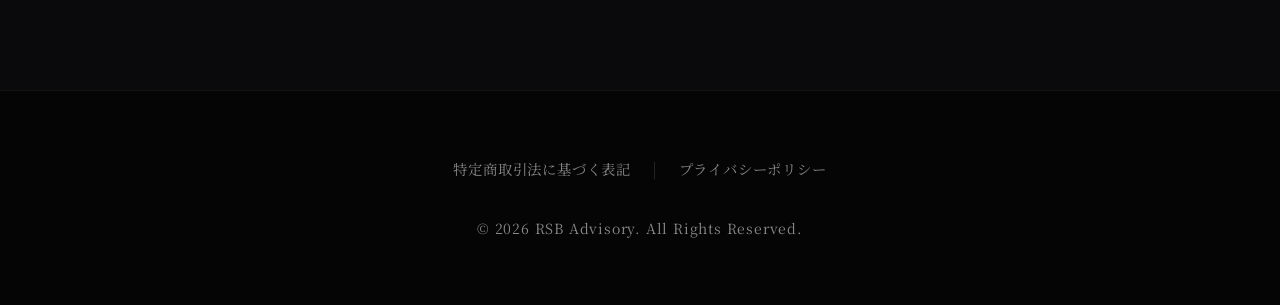
==== commit 79847435: "20260416修正①" ====
--- a/08RSB LP/index.html
+++ b/08RSB LP/index.html
@@ -200,7 +200,7 @@
                     <div class="chapter-text-col">
                         <h3 class="chapter-title">AIという壁打ち相手がもたらす革新</h3>
                         <p class="text-gray" style="line-height: 1.8;">
-                            自分の資質や本音を言語化するのは容易ではありません。そこでRSBでは、完全オリジナルAI（EOS）を「最強の壁打ち相手」として活用します。<br><br>
+                            自分の資質や本音を言語化するのは容易ではありません。そこでRSBでは、AIを「最強の壁打ち相手」として活用します。<br><br>
                             日々の感情の揺れ動きや活動での気づきをAIを通して整理することで、「自分が本当に望んでいるもの」が鮮明に浮かび上がってきます。
                         </p>
                     </div>
@@ -236,49 +236,32 @@
         <div class="container">
             <div class="text-center mb-12">
                 <h2 class="section-title">SOLUTION</h2>
-                <p class="lead-text">婚活迷子を終わらせるための<br>「THE 3 STEPS」</p>
-            </div>
-            <div class="grid-3">
-                <a href="services.html#natsuo" class="method-card-link">
+                <p class="lead-text">婚活迷子を終わらせる<br>提供サービス</p>
+            </div>
+            <div class="paradigm-grid" style="grid-template-columns: 1fr; max-width: 600px; margin: 0 auto;">
+                <a href="services.html" class="method-card-link">
                     <div class="method-card">
                         <div class="method-letter">01</div>
                         <h4 style="font-size: 0.9rem; color: var(--color-gold); margin-bottom: 0.2rem;">【まず試したい方へ】</h4>
                         <h4 style="margin-bottom: 0.2rem;">ナツオコンサル</h4>
                         <p class="method-jp mb-4" style="margin-top: 0;">60分ZOOMスポット<br>コンサルティング</p>
-                        <div class="text-sm text-gray" style="text-align: left; margin: 0 auto; display: inline-block; line-height: 1.6;">
-                            事前アンケートをもとに、あなたの婚活が止まっている本当の理由を特定。今すぐやめるべきこと、次にとるべき行動を60分で整理します。<br>継続プログラムへの入口として、また単発で現状を把握したい方にも最適なプランです。
+                        <div class="text-sm text-gray" style="text-align: left; margin: 0 auto; display: block; line-height: 1.8; padding-top: 1.5rem; border-top: 1px solid rgba(255,255,255,0.1);">
+                            <p style="color: var(--color-gold); font-weight: bold; margin-bottom: 1.5rem; text-align: center;">提供する具体的な内容</p>
+                            <div style="margin-bottom: 1.5rem;">
+                                <strong style="color: #fff; display: block; margin-bottom: 0.4rem; line-height: 1.4;">【徹底分析】事前アンケートで現状を浮き彫りに</strong>
+                                <span style="font-size: 0.95em;">事前に詳細なヒアリングシートをご記入いただき、客観的な「事実」を整理します。<br>セッション前にあなたの現在地と”ズレ”の仮説を立てた状態で臨みます。</span>
+                            </div>
+                            <div style="margin-bottom: 1.5rem;">
+                                <strong style="color: #fff; display: block; margin-bottom: 0.4rem; line-height: 1.4;">【本質解明】婚活が止まっている本当の理由を特定</strong>
+                                <span style="font-size: 0.95em;">ZOOMでの60分セッションを通して、感情の奥にある本当のブロックを特定。<br>あなたが見落としていた事実を、包み隠さずすべてお伝えします。</span>
+                            </div>
+                            <div style="margin-bottom: 0.5rem;">
+                                <strong style="color: #fff; display: block; margin-bottom: 0.4rem; line-height: 1.4;">【即時決断】「今すぐやめること」と「次にとる行動」の提示</strong>
+                                <span style="font-size: 0.95em;">なんとなくの改善やマインド論で終わらせません。<br>明日から具体的に「何をやめ」「何をすべきか」を明確なタスクとして決定します。</span>
+                            </div>
                         </div>
                     </div>
                 </a>
-                <a href="services.html#strategy" class="method-card-link">
-                    <div class="method-card">
-                        <div class="method-letter" style="margin-bottom: 0.5rem;">02</div>
-                        <h4>RSB Strategy Design</h4>
-                        <p class="method-jp mb-4">中：設計</p>
-                        <div class="text-sm text-gray" style="text-align: left; margin: 0 auto; display: inline-block;">
-                            AI（EOS）を使った徹底的な壁打ちと<br>
-                            夏緒による定期セッションによる<br>
-                            ゴールまでの地図を作るプラン。<br>
-                            自分専用の婚活設計図を完成させます。
-                        </div>
-                    </div>
-                </a>
-                <a href="services.html#rsb30" class="method-card-link">
-                    <div class="method-card">
-                        <div class="method-letter" style="margin-bottom: 0.5rem;">03</div>
-                        <h4>RSB 30</h4>
-                        <p class="method-jp mb-4">大：伴走</p>
-                        <div class="text-sm text-gray" style="text-align: left; margin: 0 auto; display: inline-block;">
-                            AI（EOS）を使った徹底的な壁打ちと、夏緒による定期セッションでゴールまでの地図を作り、完全伴走するプログラム。<br>
-                            感情に振り回されない「自分軸」を定着させ、婚活迷子から完全に抜け出し<br>
-                            最短ルートで明確なゴールを目指します。
-                        </div>
-                    </div>
-                </a>
-            </div>
-            
-            <div class="text-center mt-10">
-                <a href="services.html" class="btn-primary" style="padding: 0.8rem 2rem;">プログラムの詳細を見る</a>
             </div>
         </div>
     </section>
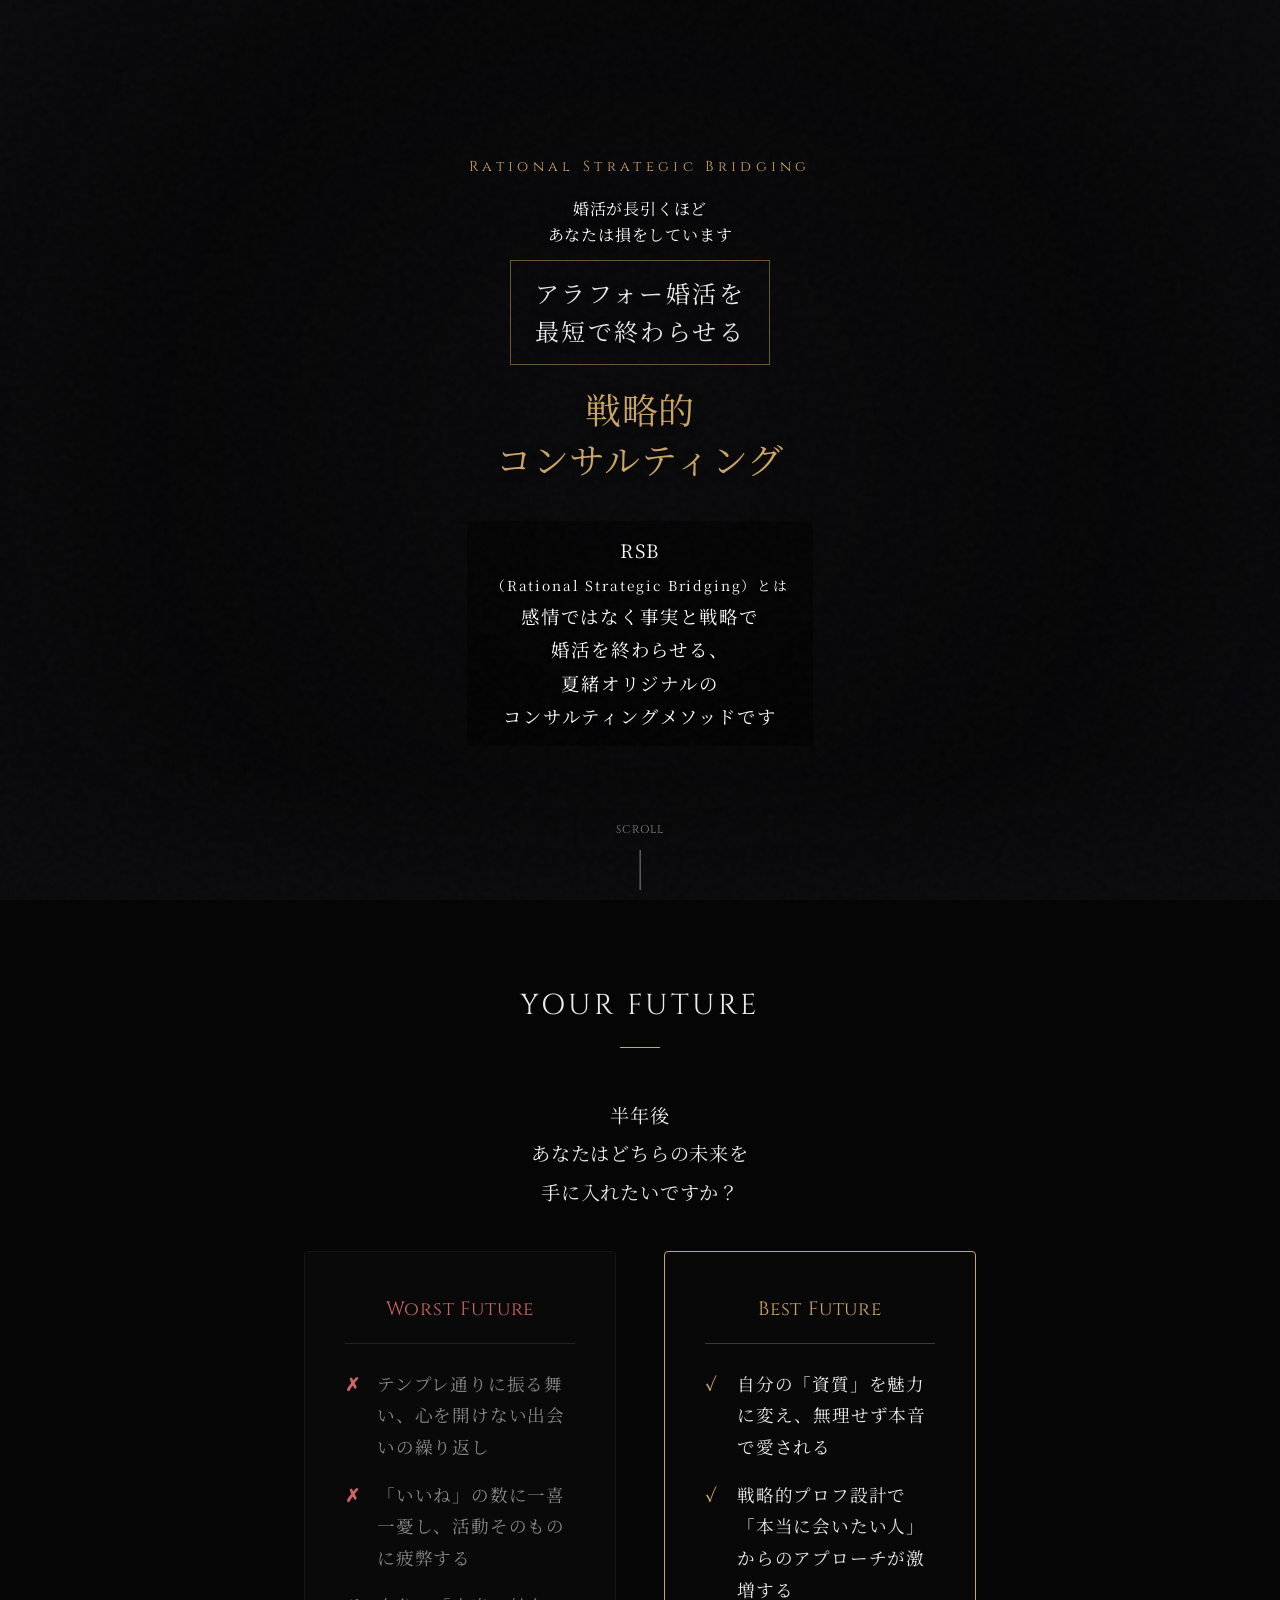
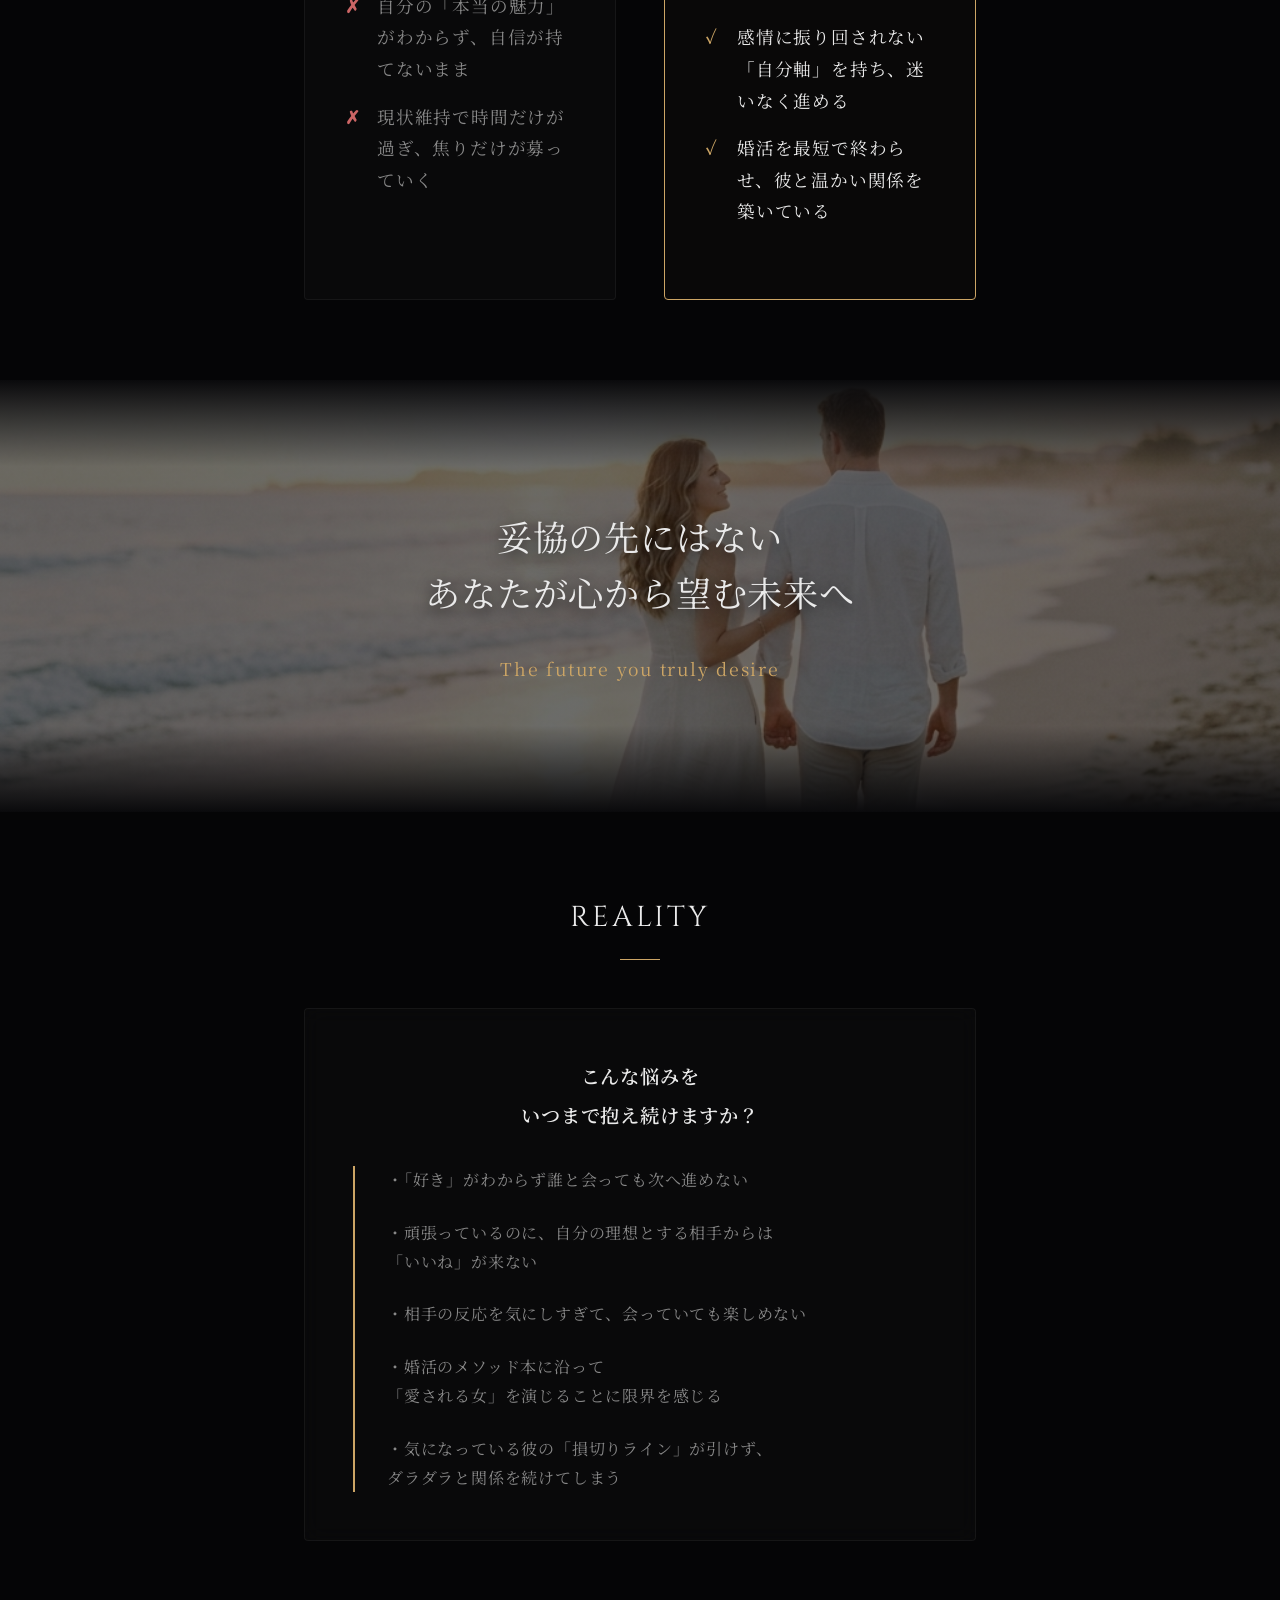
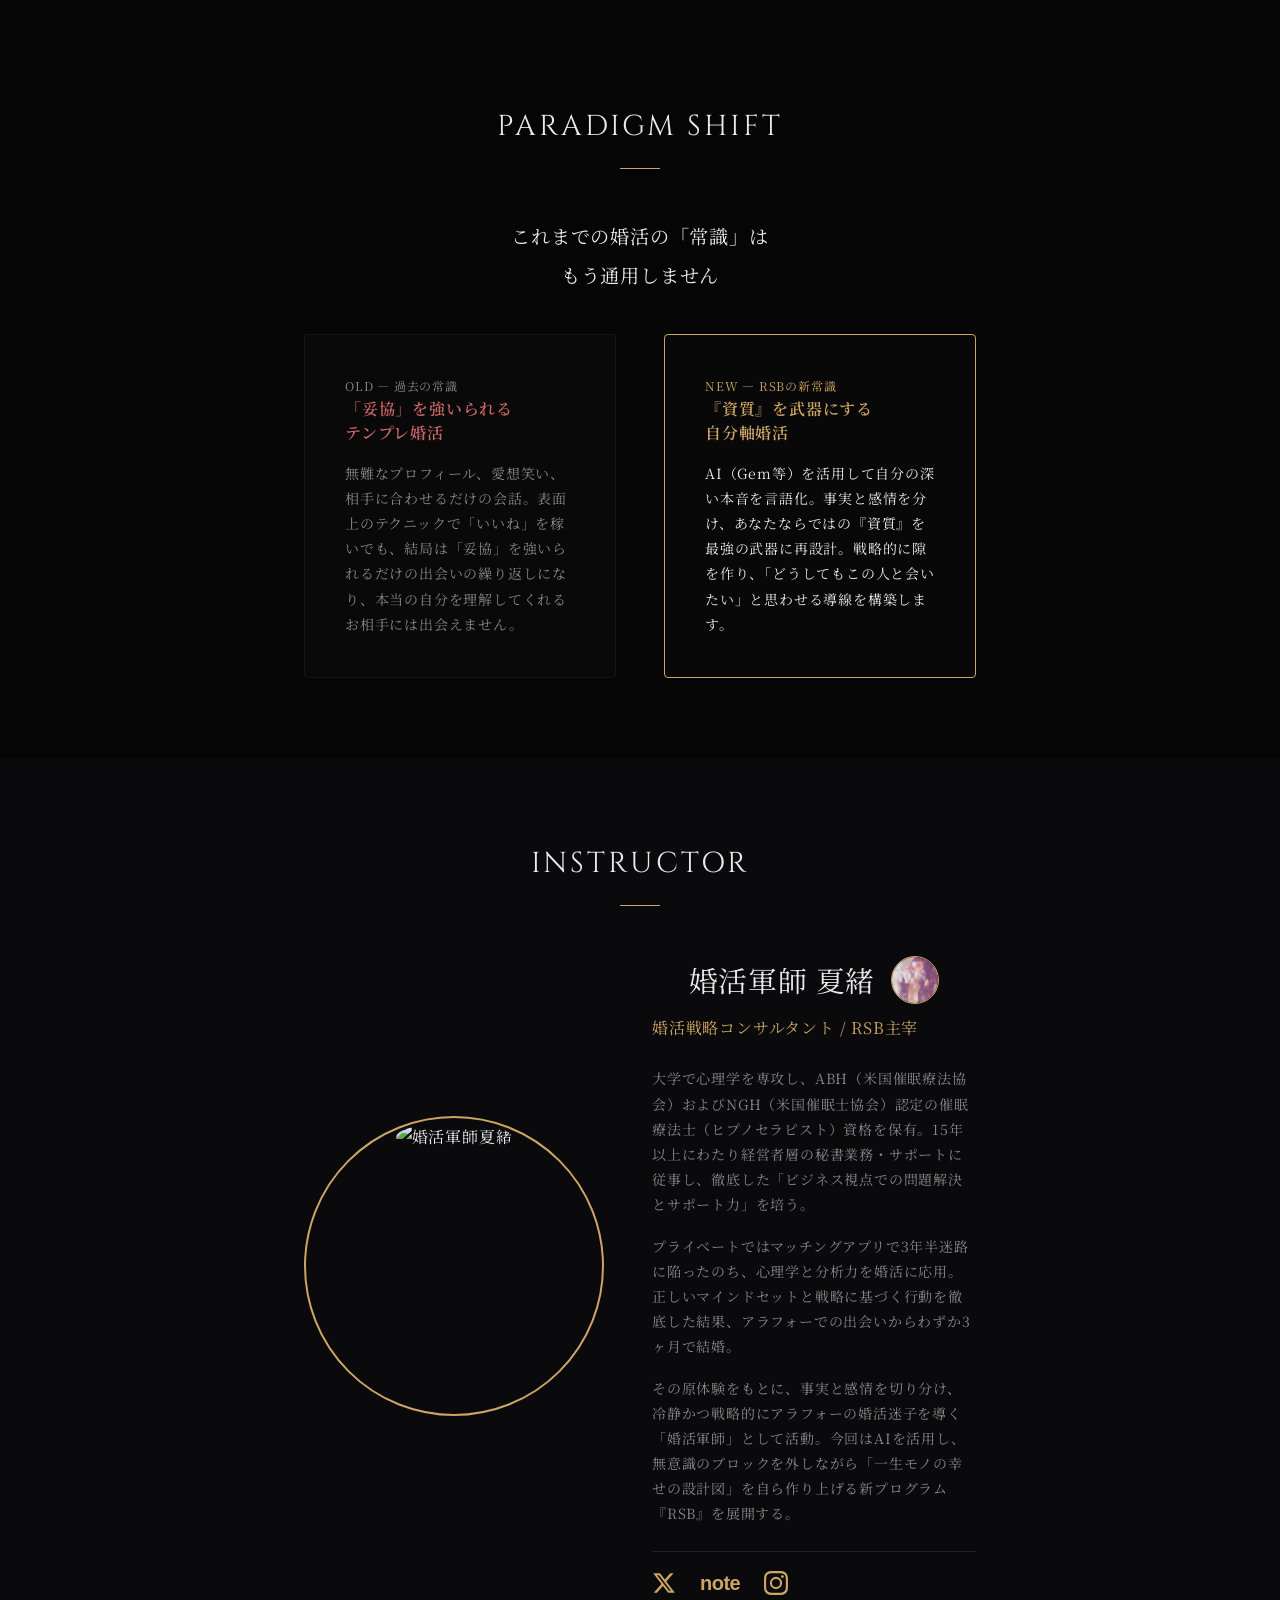
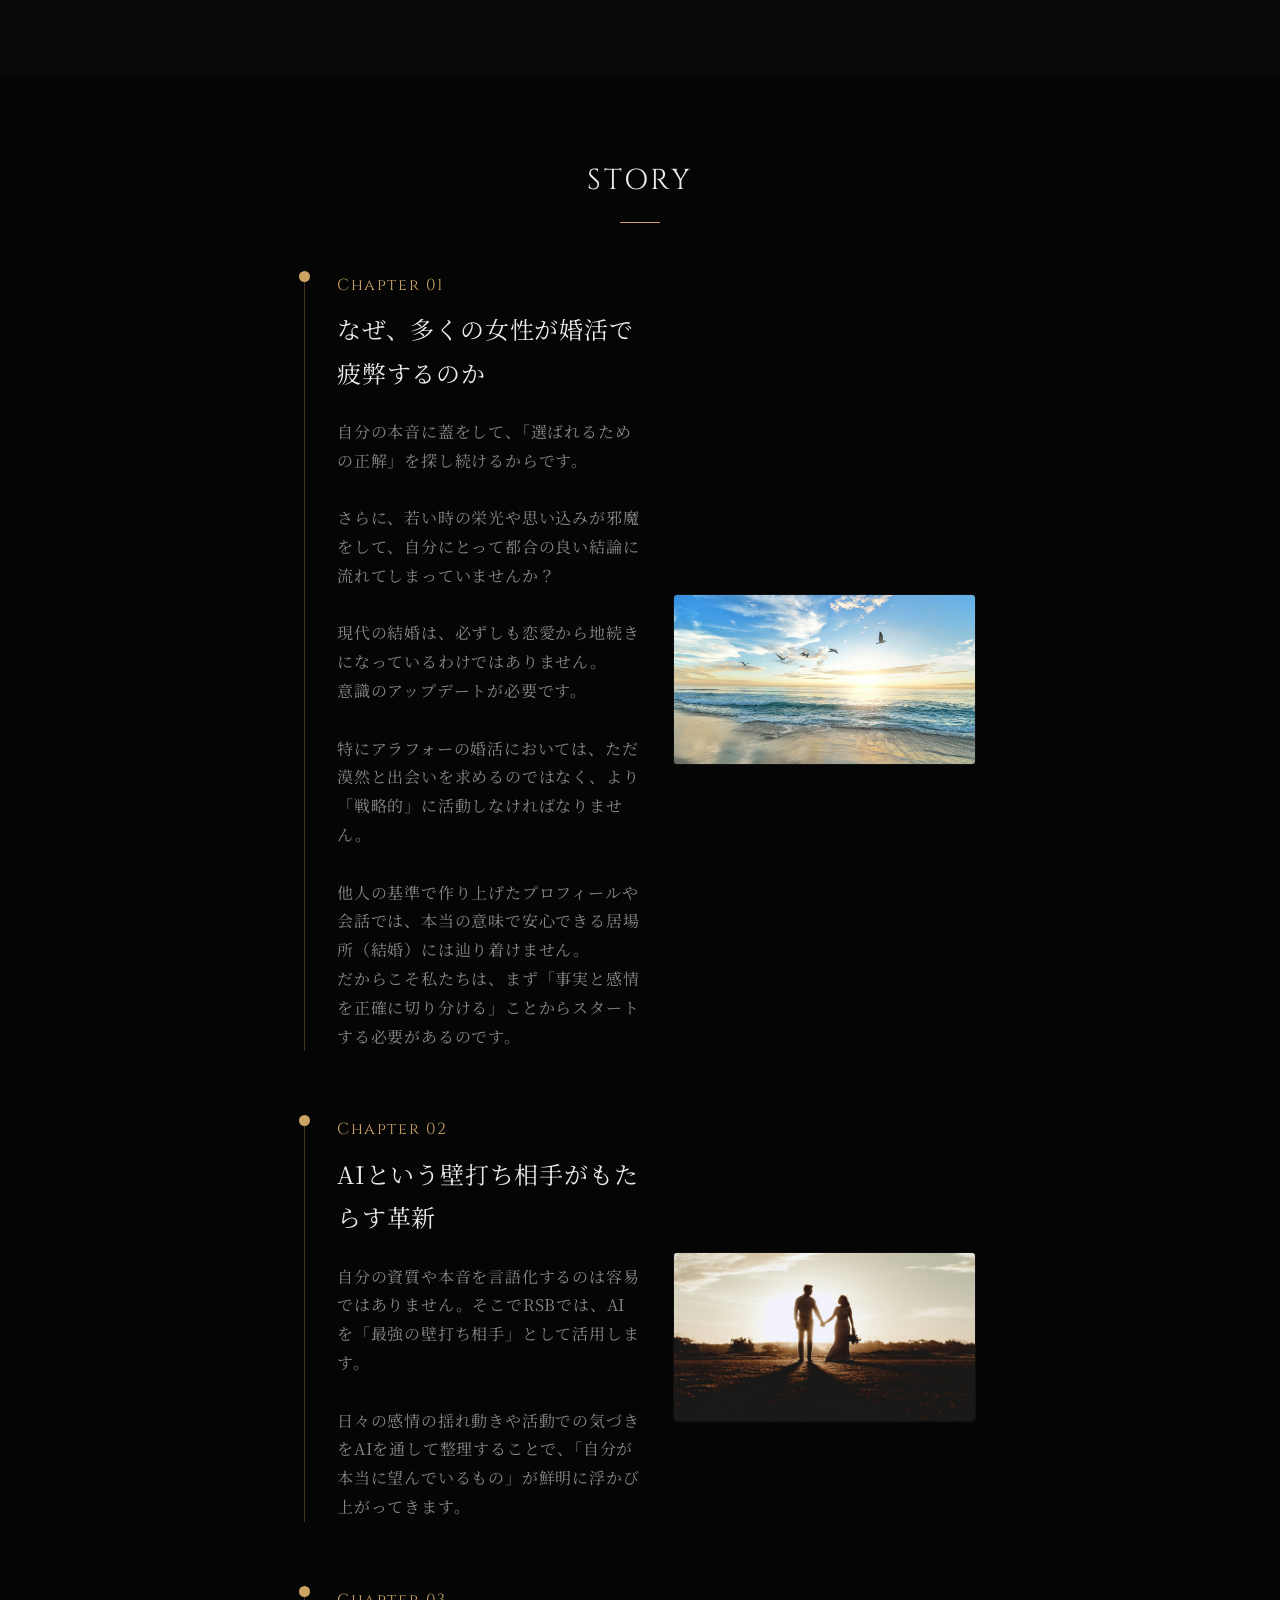
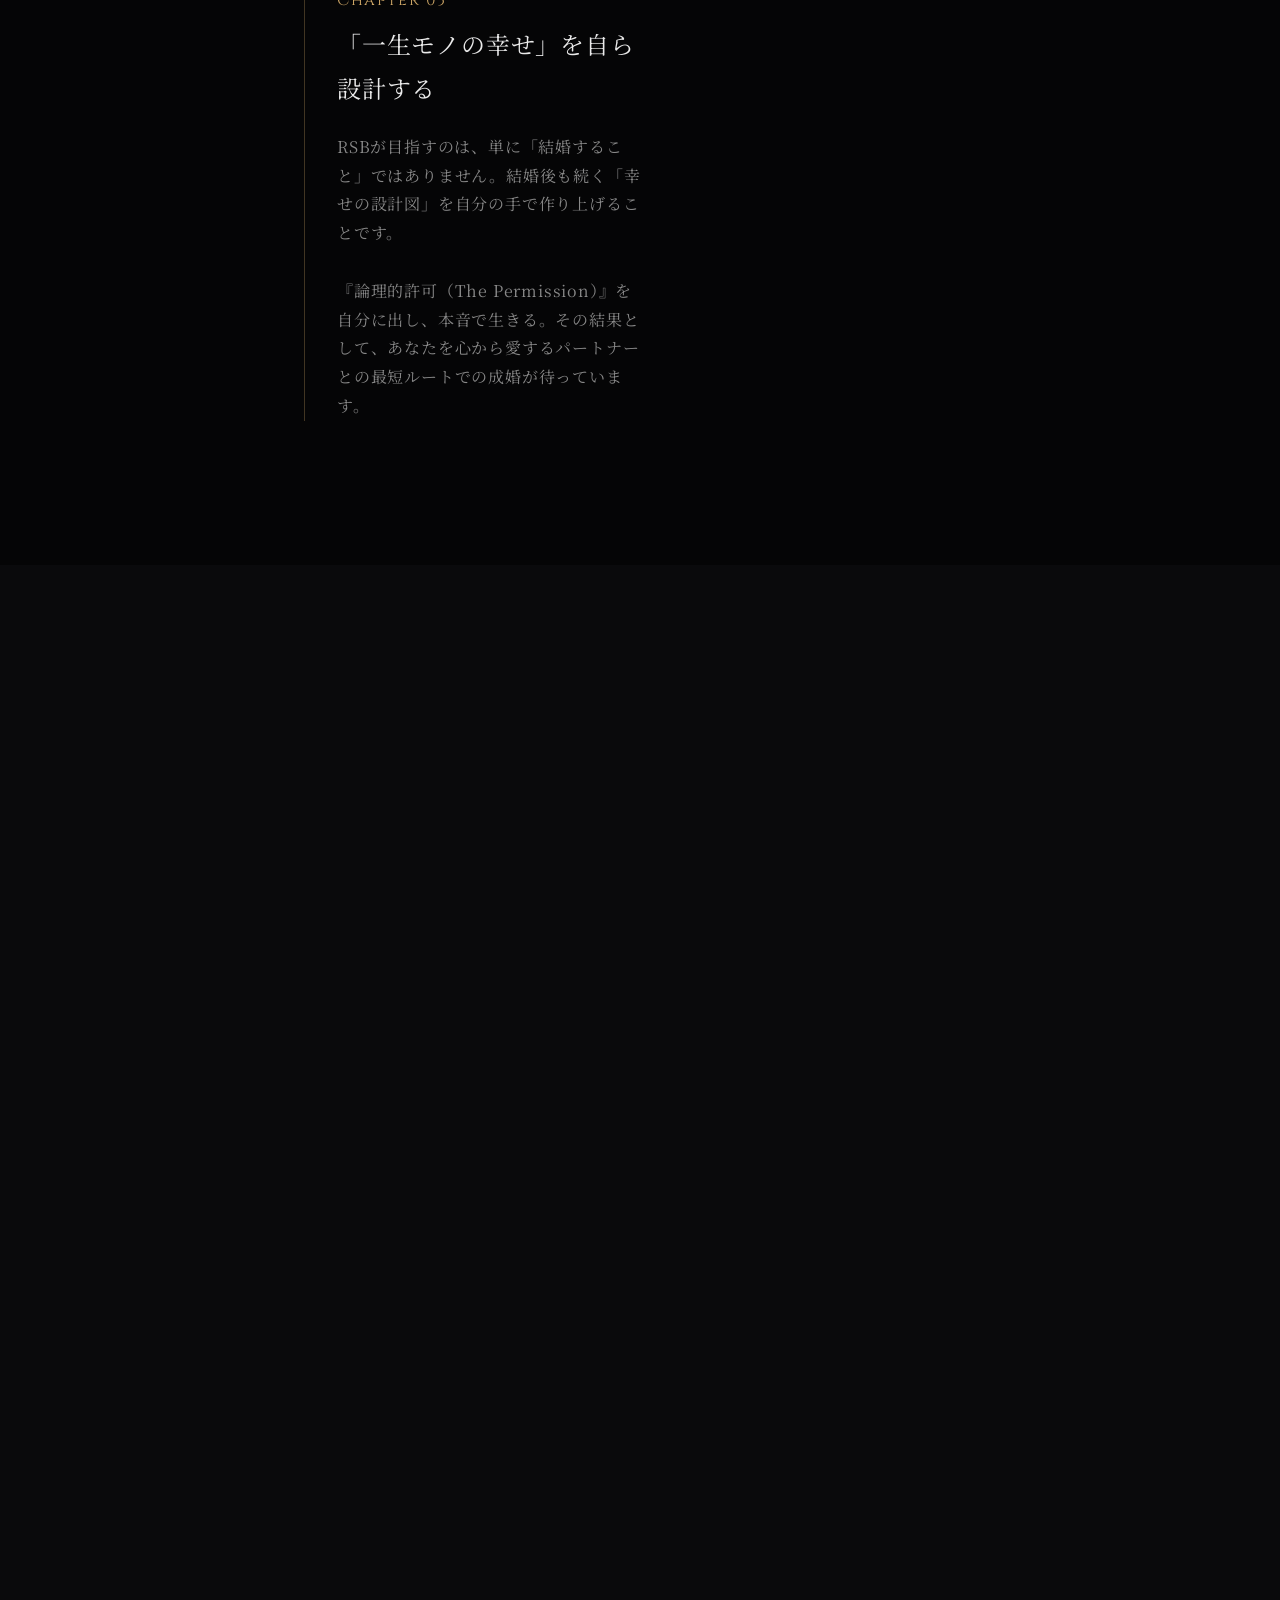
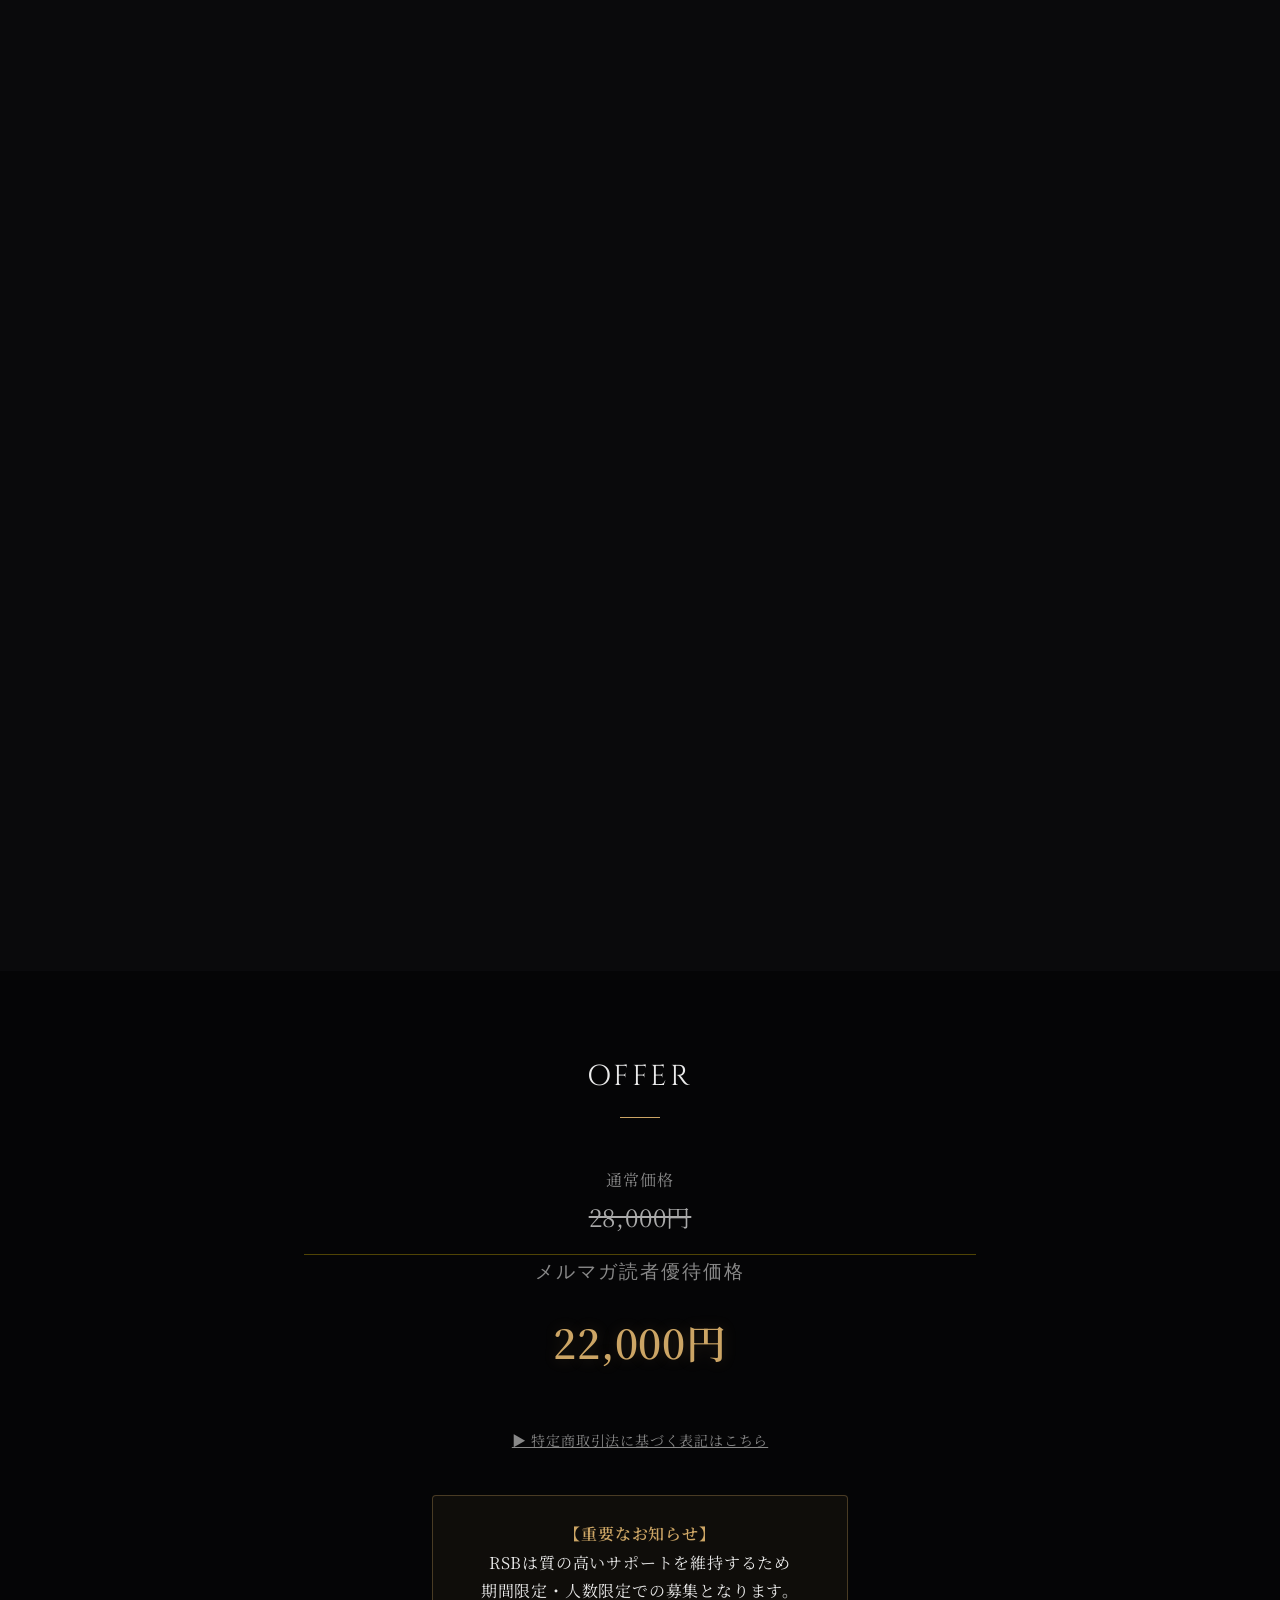
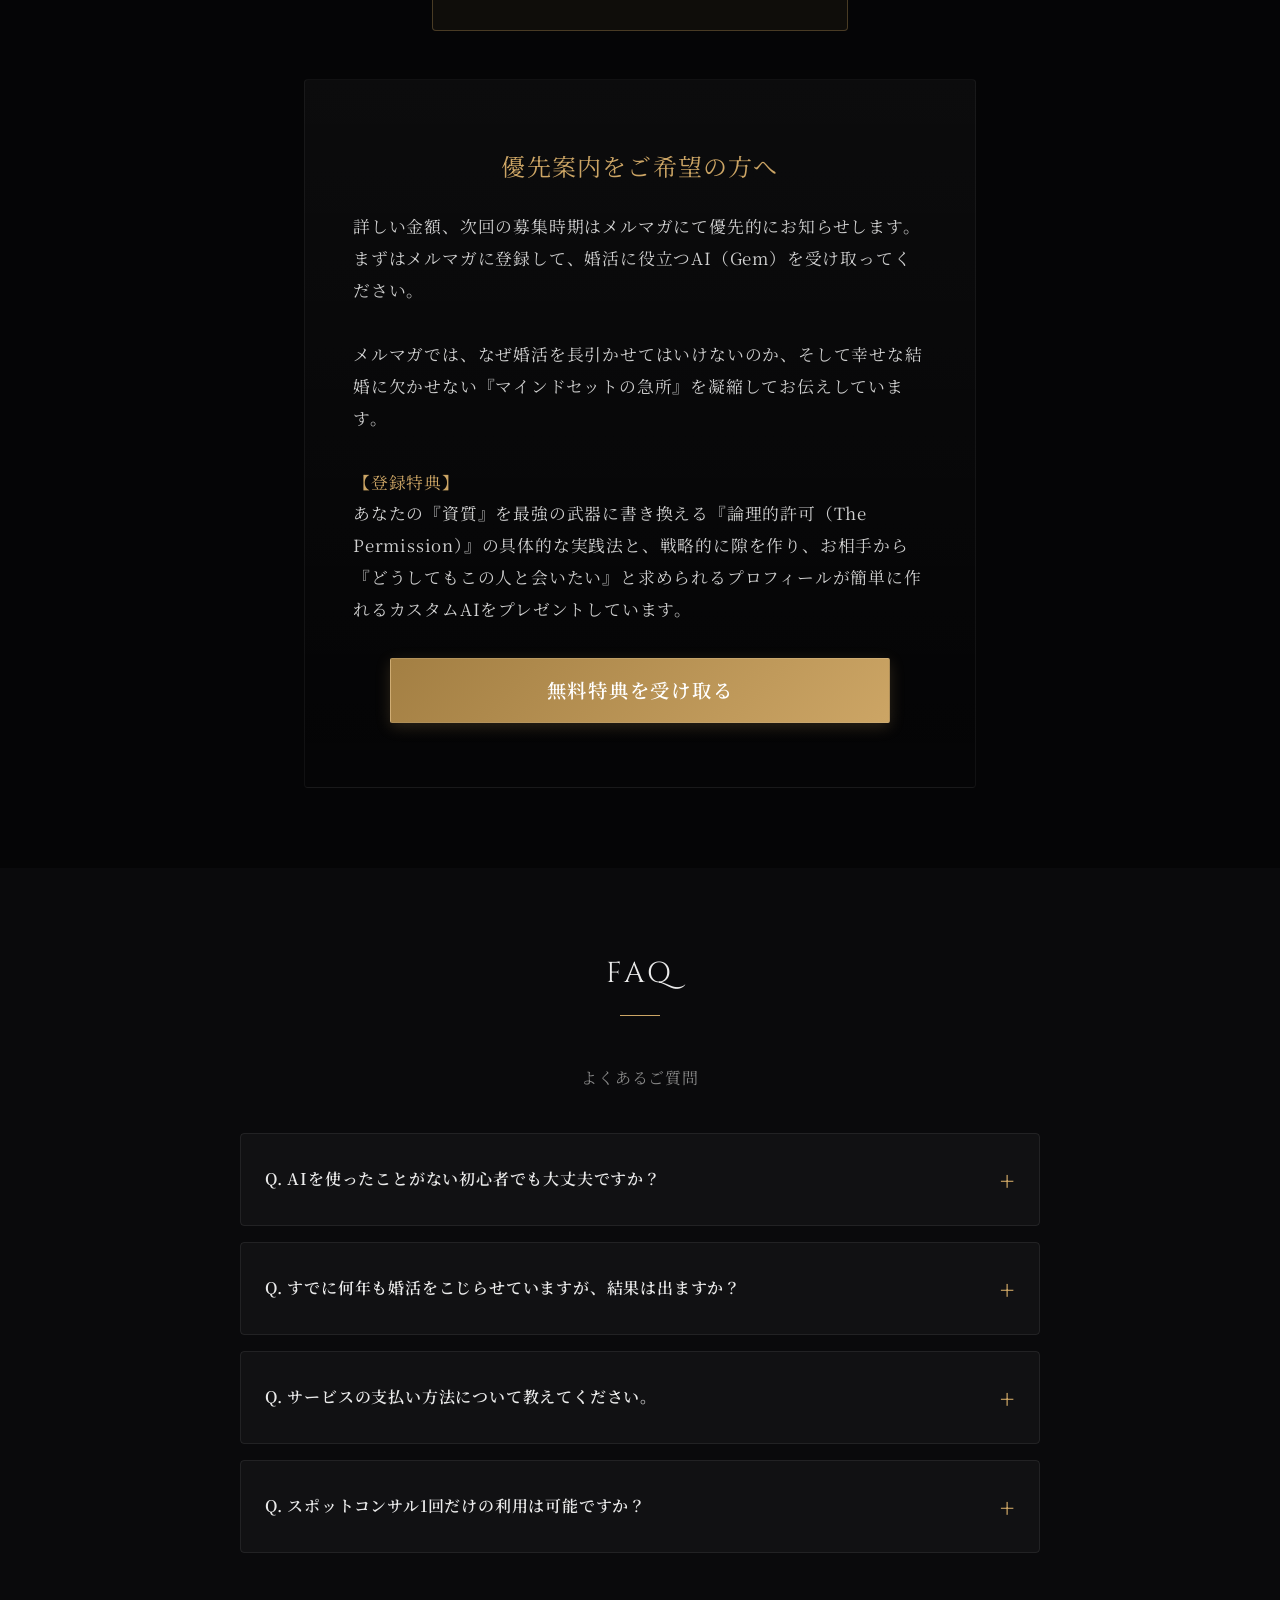
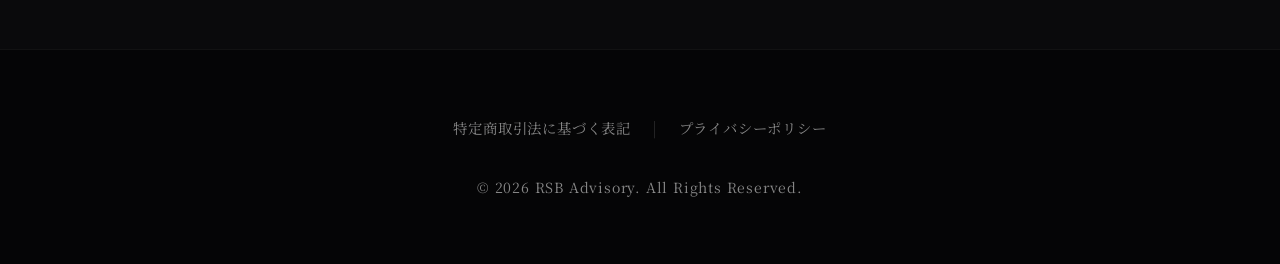
==== commit be3a915b: "20260416修正②" ====
--- a/08RSB LP/index.html
+++ b/08RSB LP/index.html
@@ -330,7 +330,7 @@
                     <span class="gold-text">【登録特典】</span><br>
                     あなたの『資質』を最強の武器に書き換える『論理的許可（The Permission）』の具体的な実践法と、戦略的に隙を作り、お相手から『どうしてもこの人と会いたい』と求められるプロフィールが簡単に作れるカスタムAIをプレゼントしています。
                 </p>
-                <a href="https://rsb90.jp/p/r/1EXuZC2L" target="_blank" rel="noopener noreferrer" class="btn-primary btn-large mt-8" style="padding: 1rem 1.5rem; line-height: 1.6; text-align: center;"><span style="font-size: 1.1em;">無料特典を受け取る</span><b style="font-weight: normal; font-size: 0.8em; margin: -5px 0; display: block;">＋</b><span style="font-size: 0.85em;">コンサル優待価格を確認する</span></a>
+                <a href="https://rsb90.jp/p/r/1EXuZC2L" target="_blank" rel="noopener noreferrer" class="btn-primary btn-large mt-8" style="padding: 1rem 1.5rem; line-height: 1.6; text-align: center;"><span style="font-size: 1.1em;">無料特典を受け取る</span></a>
             </div>
         </div>
     </section>
